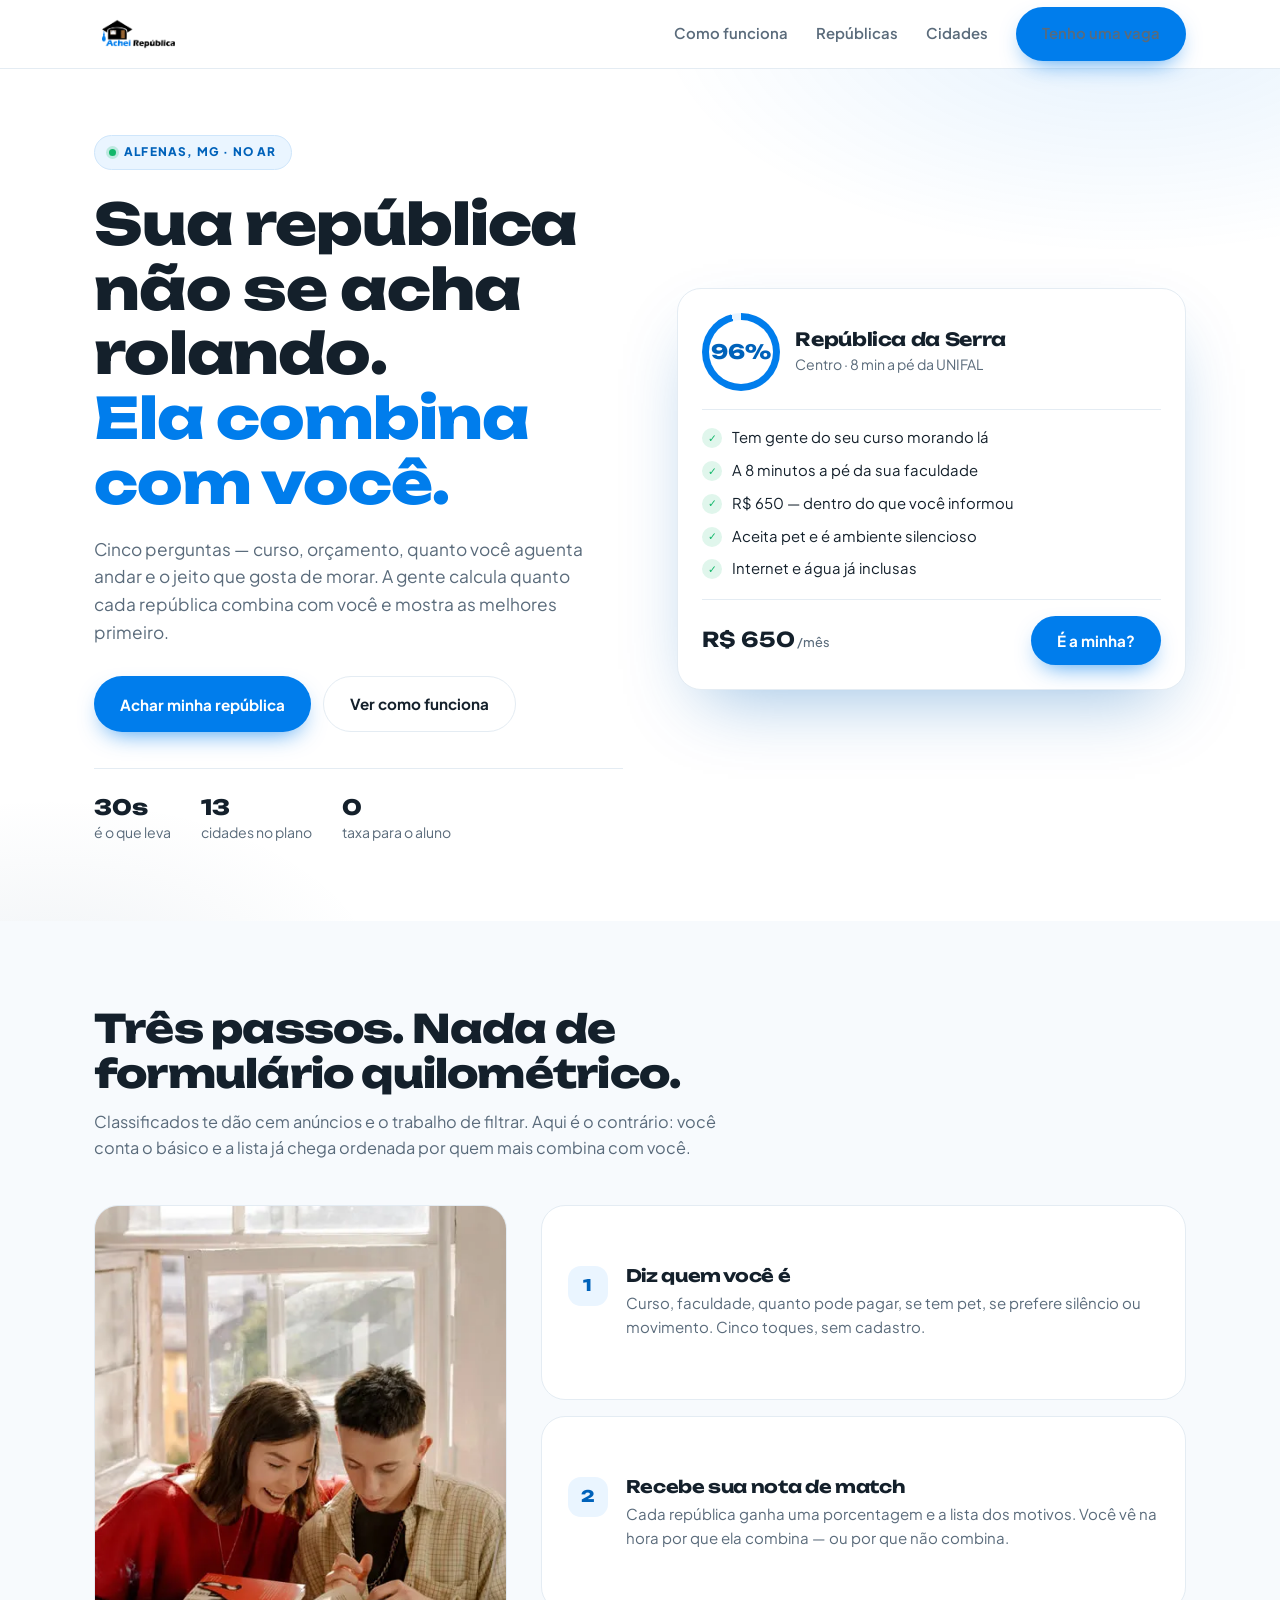
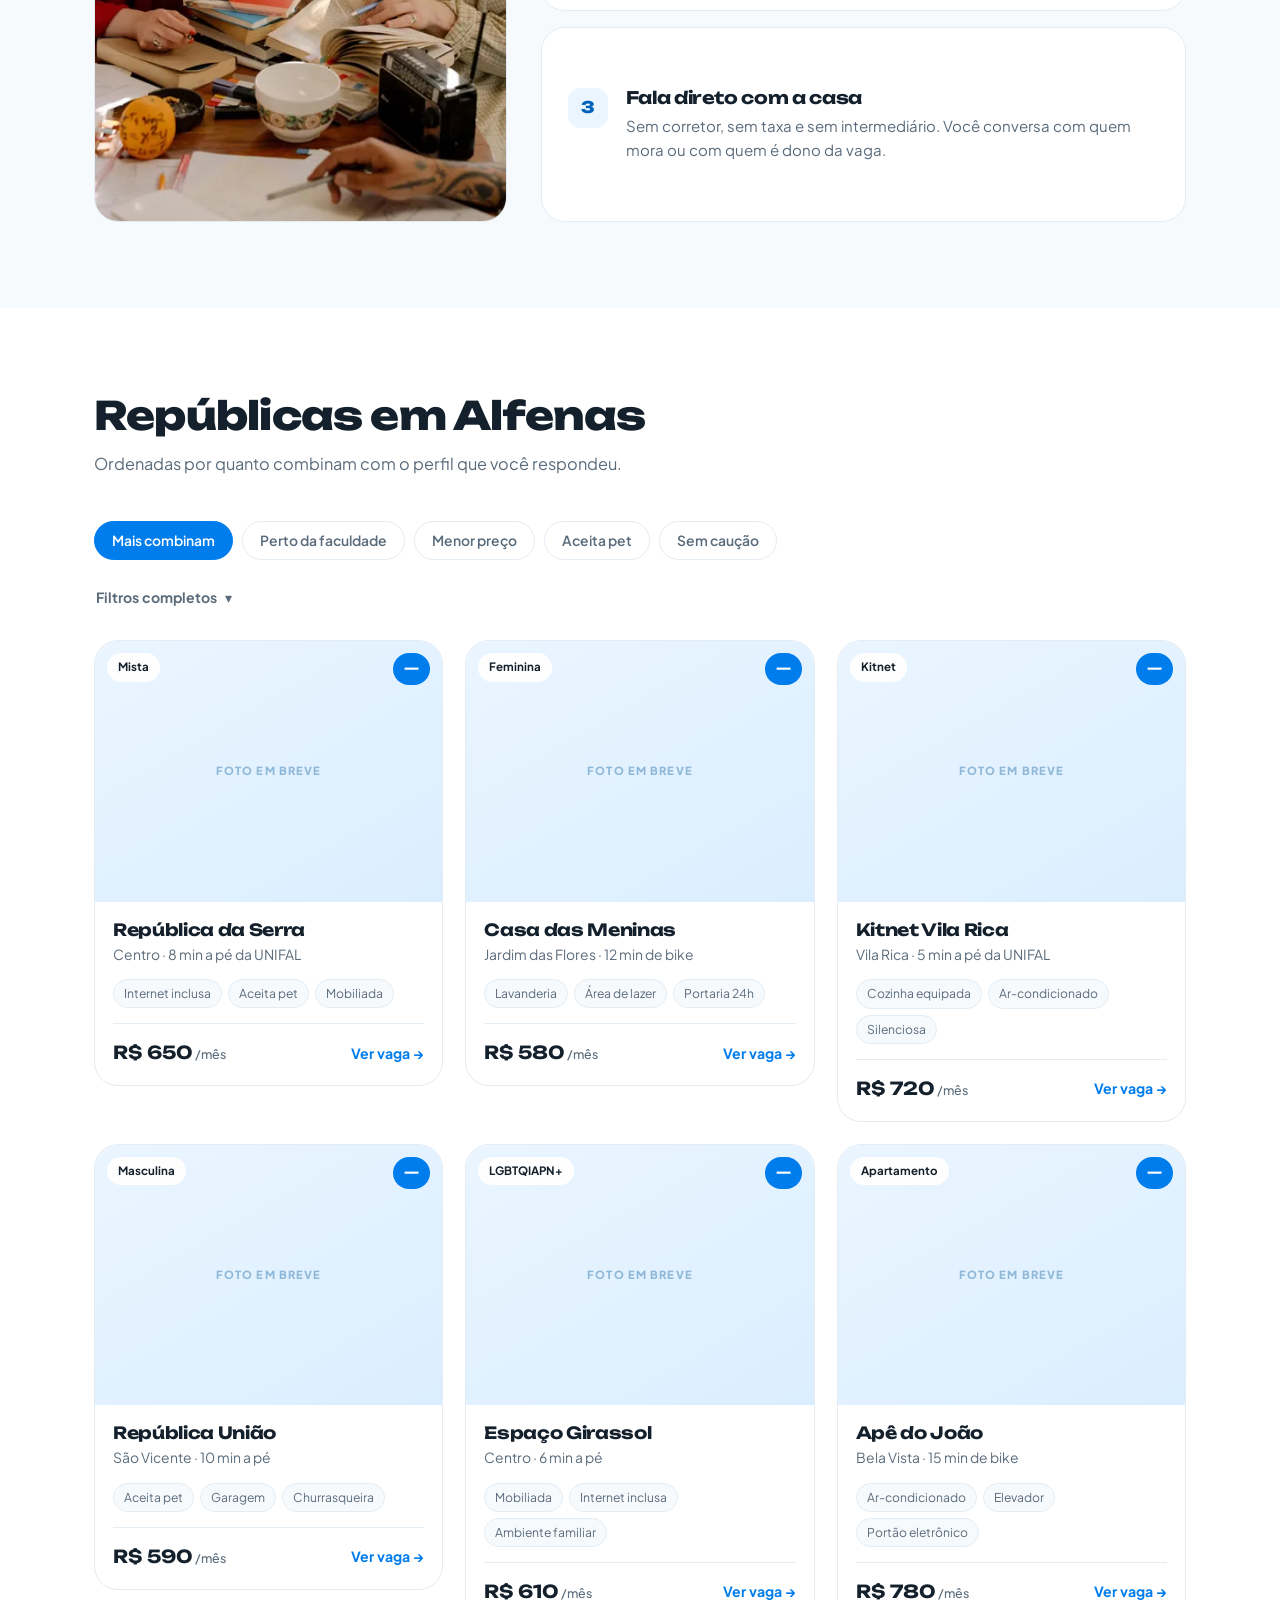
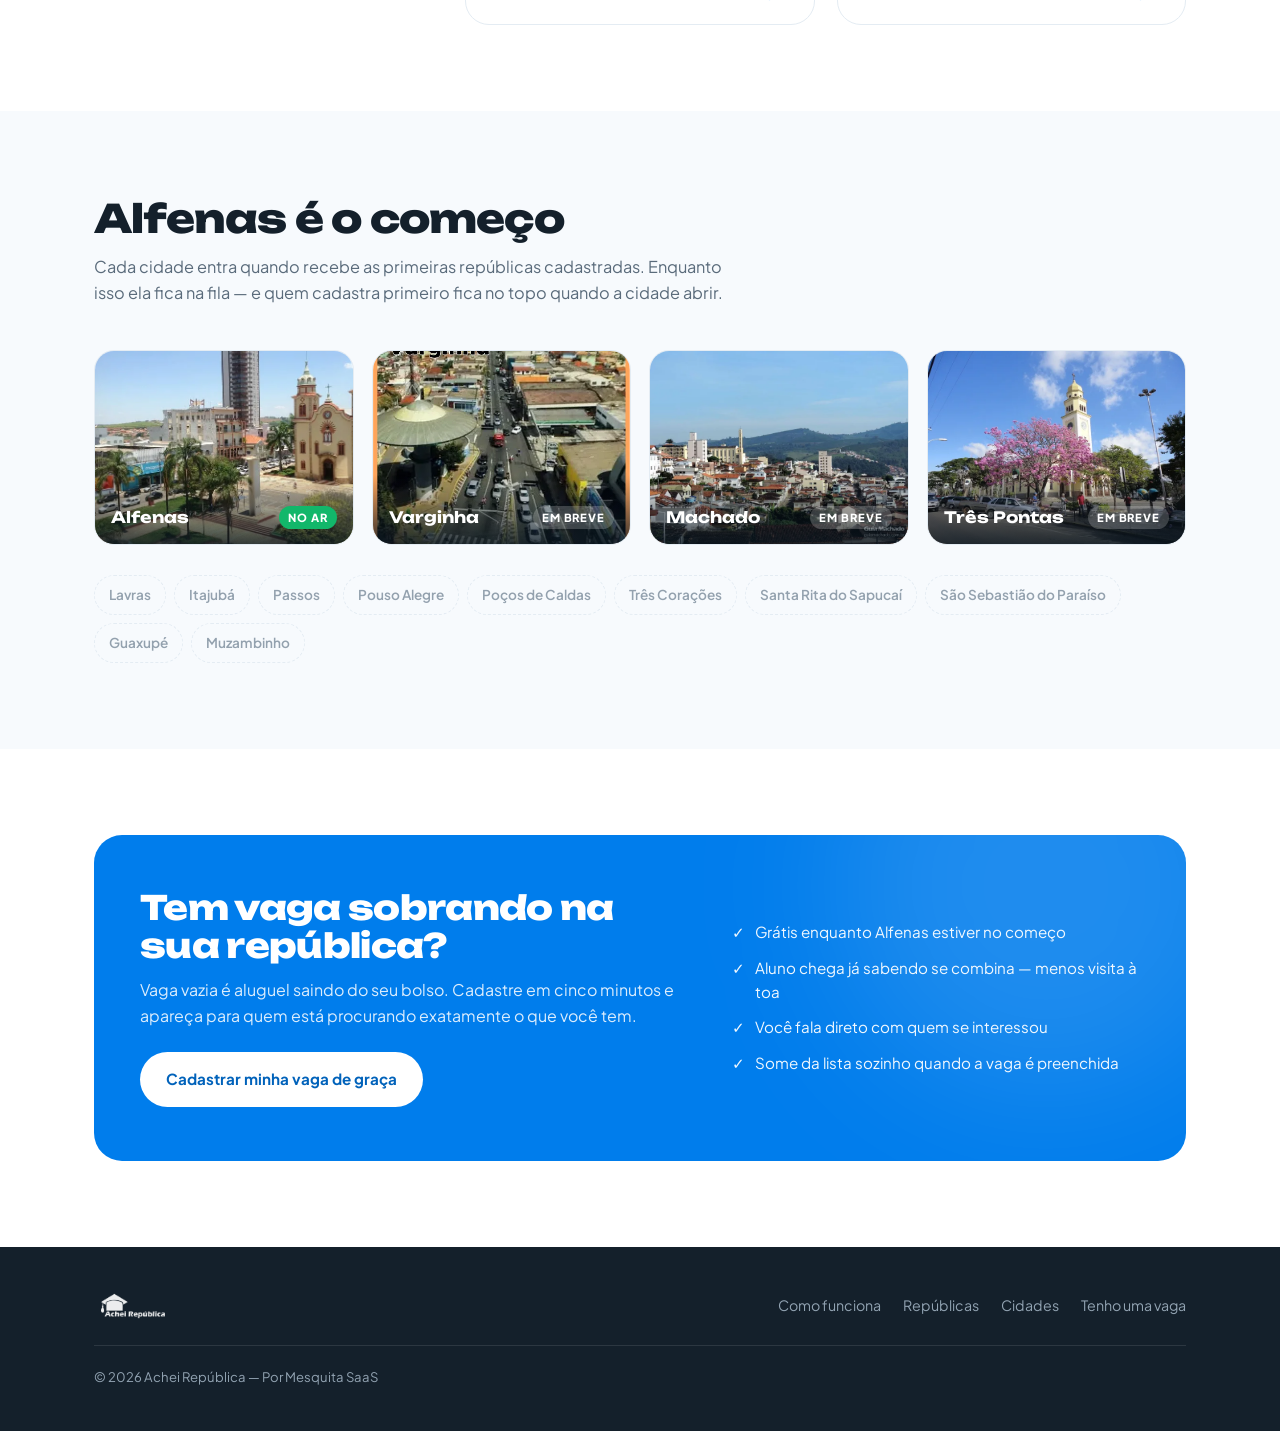
==== achei-republica-prototipo/index.html @ eece2d99 "Rodape assina Mesquita SaaS Sai "nascido em Alfenas, MG" e entra "Por Mesquita SaaS". O produto pass" ====
<!DOCTYPE html>
<html lang="pt-BR">
<head>
<meta charset="UTF-8" />
<meta name="viewport" content="width=device-width, initial-scale=1.0" />
<title>Achei República — a república certa para você, em Alfenas e região</title>
<meta name="description" content="Responda cinco perguntas e veja quais repúblicas combinam com você: curso, orçamento, distância da faculdade e jeito de morar. Alfenas e Sul de Minas." />

<meta property="og:title" content="Achei República — a república certa para você" />
<meta property="og:description" content="Cinco perguntas e a gente diz quanto cada república combina com você. Sem rolar cem anúncios." />
<meta property="og:type" content="website" />

<link rel="icon" type="image/png" href="img/logo.png" />
<link rel="preconnect" href="https://fonts.googleapis.com" />
<link rel="preconnect" href="https://fonts.gstatic.com" crossorigin />
<link href="https://fonts.googleapis.com/css2?family=Unbounded:wght@600;700;800&family=Plus+Jakarta+Sans:wght@400;500;600;700;800&display=swap" rel="stylesheet" />
<link rel="stylesheet" href="css/style.css" />
</head>
<body>

<!-- =====================================================================
     TOPO
     ===================================================================== -->
<header class="topo" id="topo">
  <div class="wrap">
    <div class="topo-barra">
      <a href="#topo" class="marca" aria-label="Achei República">
        <img src="img/logo.png" alt="Achei República" width="800" height="307" />
      </a>

      <button class="menu-botao" type="button" aria-label="Abrir menu" aria-expanded="false" aria-controls="menu">
        <span></span><span></span><span></span>
      </button>

      <nav class="menu" id="menu">
        <a href="#como">Como funciona</a>
        <a href="#republicas">Repúblicas</a>
        <a href="#cidades">Cidades</a>
        <a href="#anunciar" class="btn btn-azul">Tenho uma vaga</a>
      </nav>
    </div>
  </div>
</header>

<!-- =====================================================================
     PRIMEIRA DOBRA — o match, não a busca
     ===================================================================== -->
<section class="heroi">
  <div class="wrap">
    <div class="heroi-grade">

      <div>
        <span class="chapeu"><span class="pisca"></span>Alfenas, MG · no ar</span>

        <h1>Sua república não se acha rolando.<br /><em>Ela combina com você.</em></h1>

        <p class="heroi-linha">
          Cinco perguntas — curso, orçamento, quanto você aguenta andar e o
          jeito que gosta de morar. A gente calcula quanto cada república
          combina com você e mostra as melhores primeiro.
        </p>

        <div class="heroi-acoes">
          <button type="button" class="btn btn-azul" data-abre-quiz>Achar minha república</button>
          <a href="#como" class="btn btn-linha">Ver como funciona</a>
        </div>

        <div class="heroi-prova">
          <div><b>30s</b>é o que leva</div>
          <div><b>13</b>cidades no plano</div>
          <div><b>0</b>taxa para o aluno</div>
        </div>
      </div>

      <div class="palco">
        <!-- O cartão de compatibilidade: o produto inteiro numa peça só. -->
        <article class="match" id="cartaoMatch">
          <div class="match-topo">
            <div class="match-nota" id="notaMatch" role="img" aria-label="96 por cento de compatibilidade">
              <b>96%</b>
            </div>
            <div class="match-quem">
              <h3>República da Serra</h3>
              <p>Centro · 8 min a pé da UNIFAL</p>
            </div>
          </div>

          <ul class="match-lista">
            <li><span class="ok">✓</span>Tem gente do seu curso morando lá</li>
            <li><span class="ok">✓</span>A 8 minutos a pé da sua faculdade</li>
            <li><span class="ok">✓</span>R$ 650 — dentro do que você informou</li>
            <li><span class="ok">✓</span>Aceita pet e é ambiente silencioso</li>
            <li><span class="ok">✓</span>Internet e água já inclusas</li>
          </ul>

          <div class="match-pe">
            <div class="match-preco">R$ 650<span> /mês</span></div>
            <button type="button" class="btn btn-azul" data-abre-quiz>É a minha?</button>
          </div>
        </article>

      </div>

    </div>
  </div>
</section>

<!-- =====================================================================
     COMO FUNCIONA
     ===================================================================== -->
<section class="secao nevoa" id="como">
  <div class="wrap">
    <div class="cabeca">
      <h2>Três passos. Nada de formulário quilométrico.</h2>
      <p>
        Classificados te dão cem anúncios e o trabalho de filtrar. Aqui é o
        contrário: você conta o básico e a lista já chega ordenada por quem
        mais combina com você.
      </p>
    </div>

    <div class="como-grade">
      <figure class="como-foto">
        <img src="img/estudantes.webp" alt="Dois estudantes estudando juntos em casa"
             width="467" height="700" loading="lazy" />
      </figure>

      <div class="passos">
      <div class="passo">
        <div class="passo-num">1</div>
        <h3>Diz quem você é</h3>
        <p>
          Curso, faculdade, quanto pode pagar, se tem pet, se prefere silêncio
          ou movimento. Cinco toques, sem cadastro.
        </p>
      </div>
      <div class="passo">
        <div class="passo-num">2</div>
        <h3>Recebe sua nota de match</h3>
        <p>
          Cada república ganha uma porcentagem e a lista dos motivos. Você vê
          na hora por que ela combina — ou por que não combina.
        </p>
      </div>
      <div class="passo">
        <div class="passo-num">3</div>
        <h3>Fala direto com a casa</h3>
        <p>
          Sem corretor, sem taxa e sem intermediário. Você conversa com quem
          mora ou com quem é dono da vaga.
        </p>
      </div>
      </div>
    </div>
  </div>
</section>

<!-- =====================================================================
     REPÚBLICAS
     ===================================================================== -->
<section class="secao" id="republicas">
  <div class="wrap">
    <div class="cabeca">
      <h2>Repúblicas em Alfenas</h2>
      <p>Ordenadas por quanto combinam com o perfil que você respondeu.</p>
    </div>

    <!-- Aparece depois que a pessoa responde: diz que a lista mudou por
         causa dela, senão a reordenação passa despercebida. -->
    <div class="resultado-aviso" id="resultadoAviso" role="status">
      <span>✨ <b>Ordenado para você.</b> As notas abaixo são o quanto cada república combina com o que você respondeu.</span>
      <button type="button" id="refazerQuiz">Refazer as perguntas</button>
    </div>

    <div class="fichas" role="group" aria-label="Ordenar por">
      <button class="ficha ativa" type="button">Mais combinam</button>
      <button class="ficha" type="button">Perto da faculdade</button>
      <button class="ficha" type="button">Menor preço</button>
      <button class="ficha" type="button">Aceita pet</button>
      <button class="ficha" type="button">Sem caução</button>
    </div>

    <button class="abrir-filtros" id="abrirFiltros" type="button"
            aria-expanded="false" aria-controls="painelFiltros">
      Filtros completos <span class="seta" aria-hidden="true">▾</span>
    </button>

    <!-- Todos os filtros do documento continuam aqui, mas fechados. -->
    <div class="painel" id="painelFiltros">
      <div class="painel-caixa">

        <div class="grupo">
          <h4>Localização</h4>
          <div class="campos">
            <div class="campo">
              <label for="fBairro">Bairro</label>
              <select id="fBairro"><option>Todos</option><option>Centro</option><option>Jardim das Flores</option><option>Vila Rica</option><option>São Vicente</option><option>Bela Vista</option></select>
            </div>
            <div class="campo">
              <label for="fUni">Faculdade</label>
              <select id="fUni"><option>Todas</option><option>UNIFAL</option><option>UNIFENAS</option><option>IFSULDEMINAS</option></select>
            </div>
            <div class="campo">
              <label for="fComo">Como você vai</label>
              <select id="fComo"><option>A pé</option><option>De bike</option><option>De carro</option></select>
            </div>
            <div class="campo">
              <label for="fTempo">Tempo máximo</label>
              <select id="fTempo"><option>Até 5 min</option><option>Até 10 min</option><option>Até 15 min</option><option>Até 20 min</option></select>
            </div>
          </div>
        </div>

        <div class="grupo">
          <h4>Tipo de acomodação</h4>
          <div class="marcas">
            <label class="marca-item"><input type="checkbox" /><span>Cama</span></label>
            <label class="marca-item"><input type="checkbox" /><span>Quarto compartilhado</span></label>
            <label class="marca-item"><input type="checkbox" /><span>Quarto individual</span></label>
            <label class="marca-item"><input type="checkbox" /><span>Kitnet</span></label>
            <label class="marca-item"><input type="checkbox" /><span>Apartamento</span></label>
            <label class="marca-item"><input type="checkbox" /><span>Casa</span></label>
            <label class="marca-item"><input type="checkbox" /><span>República</span></label>
          </div>
        </div>

        <div class="grupo">
          <h4>Valor</h4>
          <div class="campos" style="margin-bottom:14px">
            <div class="campo">
              <label for="fMin">De</label>
              <input type="number" id="fMin" placeholder="R$ 300" />
            </div>
            <div class="campo">
              <label for="fMax">Até</label>
              <input type="number" id="fMax" placeholder="R$ 900" />
            </div>
          </div>
          <div class="marcas">
            <label class="marca-item"><input type="checkbox" /><span>Sem caução</span></label>
            <label class="marca-item"><input type="checkbox" /><span>Sem taxa de condomínio</span></label>
            <label class="marca-item"><input type="checkbox" /><span>Sem taxa de limpeza</span></label>
          </div>
        </div>

        <div class="grupo">
          <h4>Já vem incluso</h4>
          <div class="marcas">
            <label class="marca-item"><input type="checkbox" /><span>Água</span></label>
            <label class="marca-item"><input type="checkbox" /><span>Energia</span></label>
            <label class="marca-item"><input type="checkbox" /><span>Internet</span></label>
            <label class="marca-item"><input type="checkbox" /><span>Gás</span></label>
            <label class="marca-item"><input type="checkbox" /><span>IPTU</span></label>
            <label class="marca-item"><input type="checkbox" /><span>Condomínio</span></label>
          </div>
        </div>

        <div class="grupo">
          <h4>Estrutura</h4>
          <div class="marcas">
            <label class="marca-item"><input type="checkbox" /><span>Mobiliado</span></label>
            <label class="marca-item"><input type="checkbox" /><span>Cozinha equipada</span></label>
            <label class="marca-item"><input type="checkbox" /><span>Máquina de lavar</span></label>
            <label class="marca-item"><input type="checkbox" /><span>Escrivaninha</span></label>
            <label class="marca-item"><input type="checkbox" /><span>Guarda-roupa</span></label>
            <label class="marca-item"><input type="checkbox" /><span>Ar-condicionado</span></label>
            <label class="marca-item"><input type="checkbox" /><span>Garagem</span></label>
            <label class="marca-item"><input type="checkbox" /><span>Área de lazer</span></label>
            <label class="marca-item"><input type="checkbox" /><span>Churrasqueira</span></label>
            <label class="marca-item"><input type="checkbox" /><span>Piscina</span></label>
            <label class="marca-item"><input type="checkbox" /><span>Academia</span></label>
            <label class="marca-item"><input type="checkbox" /><span>Lavanderia</span></label>
            <label class="marca-item"><input type="checkbox" /><span>Sacada</span></label>
            <label class="marca-item"><input type="checkbox" /><span>Elevador</span></label>
            <label class="marca-item"><input type="checkbox" /><span>Portaria 24h</span></label>
            <label class="marca-item"><input type="checkbox" /><span>Câmeras</span></label>
            <label class="marca-item"><input type="checkbox" /><span>Portão eletrônico</span></label>
            <label class="marca-item"><input type="checkbox" /><span>Acessível (PCD)</span></label>
          </div>
        </div>

        <div class="grupo">
          <h4>Jeito da casa</h4>
          <div class="marcas">
            <label class="marca-item"><input type="checkbox" /><span>Mista</span></label>
            <label class="marca-item"><input type="checkbox" /><span>Somente feminina</span></label>
            <label class="marca-item"><input type="checkbox" /><span>Somente masculina</span></label>
            <label class="marca-item"><input type="checkbox" /><span>LGBTQIAPN+</span></label>
            <label class="marca-item"><input type="checkbox" /><span>Ambiente silencioso</span></label>
            <label class="marca-item"><input type="checkbox" /><span>Ambiente familiar</span></label>
            <label class="marca-item"><input type="checkbox" /><span>Aceita calouros</span></label>
            <label class="marca-item"><input type="checkbox" /><span>Aceita intercambistas</span></label>
          </div>
        </div>

        <div class="grupo">
          <h4>Regras</h4>
          <div class="marcas">
            <label class="marca-item"><input type="checkbox" /><span>Aceita pet</span></label>
            <label class="marca-item"><input type="checkbox" /><span>Aceita visitas</span></label>
            <label class="marca-item"><input type="checkbox" /><span>Permite pernoite</span></label>
            <label class="marca-item"><input type="checkbox" /><span>Horário de silêncio</span></label>
            <label class="marca-item"><input type="checkbox" /><span>Sem festas</span></label>
            <label class="marca-item"><input type="checkbox" /><span>Tem festas</span></label>
            <label class="marca-item"><input type="checkbox" /><span>Aceita fumantes</span></label>
          </div>
        </div>

        <div class="grupo">
          <h4>Quando você entra</h4>
          <div class="campos">
            <div class="campo">
              <label for="fData">Data de entrada</label>
              <input type="date" id="fData" />
            </div>
            <div class="campo">
              <label for="fVagas">Vagas (mínimo)</label>
              <input type="number" id="fVagas" min="1" placeholder="1" />
            </div>
          </div>
          <div class="marcas" style="margin-top:14px">
            <label class="marca-item"><input type="checkbox" /><span>Disponível agora</span></label>
          </div>
        </div>

        <div class="painel-pe">
          <button class="limpar" id="limparFiltros" type="button">Limpar tudo</button>
          <button class="btn btn-azul" type="button">Aplicar filtros</button>
        </div>

      </div>
    </div>

    <!-- Os dados de cada república ficam no próprio cartão. Assim a
         página funciona sem script nenhum, e o questionário só entra por
         cima reordenando e recalculando as notas. -->
    <div class="vitrine" id="vitrine">

      <article class="anuncio" data-uni="UNIFAL" data-cursos="Medicina,Enfermagem"
               data-preco="650" data-min="8" data-modo="pe" data-perfil="silencioso,pet,mista">
        <div class="anuncio-foto">
          <small>Foto em breve</small>
          <span class="selo-tipo">Mista</span>
          <span class="selo-match">—</span>
        </div>
        <div class="anuncio-corpo">
          <h3>República da Serra</h3>
          <p class="anuncio-onde">Centro · 8 min a pé da UNIFAL</p>
          <div class="mimos"><span class="mimo">Internet inclusa</span><span class="mimo">Aceita pet</span><span class="mimo">Mobiliada</span></div>
          <div class="anuncio-pe">
            <div class="preco">R$ 650<span> /mês</span></div>
            <a href="#" class="ver">Ver vaga →</a>
          </div>
        </div>
      </article>

      <article class="anuncio" data-uni="UNIFAL" data-cursos="Enfermagem,Nutrição"
               data-preco="580" data-min="12" data-modo="bike" data-perfil="silencioso,feminina">
        <div class="anuncio-foto">
          <small>Foto em breve</small>
          <span class="selo-tipo">Feminina</span>
          <span class="selo-match">—</span>
        </div>
        <div class="anuncio-corpo">
          <h3>Casa das Meninas</h3>
          <p class="anuncio-onde">Jardim das Flores · 12 min de bike</p>
          <div class="mimos"><span class="mimo">Lavanderia</span><span class="mimo">Área de lazer</span><span class="mimo">Portaria 24h</span></div>
          <div class="anuncio-pe">
            <div class="preco">R$ 580<span> /mês</span></div>
            <a href="#" class="ver">Ver vaga →</a>
          </div>
        </div>
      </article>

      <article class="anuncio" data-uni="UNIFAL" data-cursos="Medicina,Odontologia"
               data-preco="720" data-min="5" data-modo="pe" data-perfil="silencioso,individual">
        <div class="anuncio-foto">
          <small>Foto em breve</small>
          <span class="selo-tipo">Kitnet</span>
          <span class="selo-match">—</span>
        </div>
        <div class="anuncio-corpo">
          <h3>Kitnet Vila Rica</h3>
          <p class="anuncio-onde">Vila Rica · 5 min a pé da UNIFAL</p>
          <div class="mimos"><span class="mimo">Cozinha equipada</span><span class="mimo">Ar-condicionado</span><span class="mimo">Silenciosa</span></div>
          <div class="anuncio-pe">
            <div class="preco">R$ 720<span> /mês</span></div>
            <a href="#" class="ver">Ver vaga →</a>
          </div>
        </div>
      </article>

      <article class="anuncio" data-uni="UNIFENAS" data-cursos="Agronomia,Veterinária"
               data-preco="590" data-min="10" data-modo="pe" data-perfil="pet,festas,masculina">
        <div class="anuncio-foto">
          <small>Foto em breve</small>
          <span class="selo-tipo">Masculina</span>
          <span class="selo-match">—</span>
        </div>
        <div class="anuncio-corpo">
          <h3>República União</h3>
          <p class="anuncio-onde">São Vicente · 10 min a pé</p>
          <div class="mimos"><span class="mimo">Aceita pet</span><span class="mimo">Garagem</span><span class="mimo">Churrasqueira</span></div>
          <div class="anuncio-pe">
            <div class="preco">R$ 590<span> /mês</span></div>
            <a href="#" class="ver">Ver vaga →</a>
          </div>
        </div>
      </article>

      <article class="anuncio" data-uni="UNIFAL" data-cursos="Direito,Letras"
               data-preco="610" data-min="6" data-modo="pe" data-perfil="silencioso,pet,mista">
        <div class="anuncio-foto">
          <small>Foto em breve</small>
          <span class="selo-tipo">LGBTQIAPN+</span>
          <span class="selo-match">—</span>
        </div>
        <div class="anuncio-corpo">
          <h3>Espaço Girassol</h3>
          <p class="anuncio-onde">Centro · 6 min a pé</p>
          <div class="mimos"><span class="mimo">Mobiliada</span><span class="mimo">Internet inclusa</span><span class="mimo">Ambiente familiar</span></div>
          <div class="anuncio-pe">
            <div class="preco">R$ 610<span> /mês</span></div>
            <a href="#" class="ver">Ver vaga →</a>
          </div>
        </div>
      </article>

      <article class="anuncio" data-uni="IFSULDEMINAS" data-cursos="Administração,Informática"
               data-preco="780" data-min="15" data-modo="bike" data-perfil="individual,silencioso">
        <div class="anuncio-foto">
          <small>Foto em breve</small>
          <span class="selo-tipo">Apartamento</span>
          <span class="selo-match">—</span>
        </div>
        <div class="anuncio-corpo">
          <h3>Apê do João</h3>
          <p class="anuncio-onde">Bela Vista · 15 min de bike</p>
          <div class="mimos"><span class="mimo">Ar-condicionado</span><span class="mimo">Elevador</span><span class="mimo">Portão eletrônico</span></div>
          <div class="anuncio-pe">
            <div class="preco">R$ 780<span> /mês</span></div>
            <a href="#" class="ver">Ver vaga →</a>
          </div>
        </div>
      </article>

    </div>
  </div>
</section>

<!-- =====================================================================
     CIDADES
     ===================================================================== -->
<section class="secao nevoa" id="cidades">
  <div class="wrap">
    <div class="cabeca">
      <h2>Alfenas é o começo</h2>
      <p>
        Cada cidade entra quando recebe as primeiras repúblicas cadastradas.
        Enquanto isso ela fica na fila — e quem cadastra primeiro fica no
        topo quando a cidade abrir.
      </p>
    </div>

    <div class="cidades">
      <figure class="cidade viva">
        <img src="img/cidade-alfenas.webp" alt="Praça central de Alfenas, MG" width="537" height="537" loading="lazy" />
        <figcaption><b>Alfenas</b><span class="estado">No ar</span></figcaption>
      </figure>
      <figure class="cidade">
        <img src="img/cidade-varginha.webp" alt="Varginha, MG" width="509" height="509" loading="lazy" />
        <figcaption><b>Varginha</b><span class="estado">Em breve</span></figcaption>
      </figure>
      <figure class="cidade">
        <img src="img/cidade-machado.webp" alt="Machado, MG" width="800" height="564" loading="lazy" />
        <figcaption><b>Machado</b><span class="estado">Em breve</span></figcaption>
      </figure>
      <figure class="cidade">
        <img src="img/cidade-tres-pontas.webp" alt="Três Pontas, MG" width="640" height="480" loading="lazy" />
        <figcaption><b>Três Pontas</b><span class="estado">Em breve</span></figcaption>
      </figure>
    </div>

    <div class="proximas">
      <span class="proxima">Lavras</span>
      <span class="proxima">Itajubá</span>
      <span class="proxima">Passos</span>
      <span class="proxima">Pouso Alegre</span>
      <span class="proxima">Poços de Caldas</span>
      <span class="proxima">Três Corações</span>
      <span class="proxima">Santa Rita do Sapucaí</span>
      <span class="proxima">São Sebastião do Paraíso</span>
      <span class="proxima">Guaxupé</span>
      <span class="proxima">Muzambinho</span>
    </div>
  </div>
</section>

<!-- =====================================================================
     LADO DO DONO — sem oferta não existe marketplace
     ===================================================================== -->
<section class="secao" id="anunciar">
  <div class="wrap">
    <div class="dono">
      <div>
        <h2>Tem vaga sobrando na sua república?</h2>
        <p>
          Vaga vazia é aluguel saindo do seu bolso. Cadastre em cinco minutos
          e apareça para quem está procurando exatamente o que você tem.
        </p>
        <a href="#" class="btn btn-branco">Cadastrar minha vaga de graça</a>
      </div>
      <ul>
        <li><span class="ok">✓</span>Grátis enquanto Alfenas estiver no começo</li>
        <li><span class="ok">✓</span>Aluno chega já sabendo se combina — menos visita à toa</li>
        <li><span class="ok">✓</span>Você fala direto com quem se interessou</li>
        <li><span class="ok">✓</span>Some da lista sozinho quando a vaga é preenchida</li>
      </ul>
    </div>
  </div>
</section>

<!-- =====================================================================
     RODAPÉ
     ===================================================================== -->
<footer class="rodape">
  <div class="wrap">
    <div class="rodape-inner">
      <a href="#topo"><img src="img/logo.png" alt="Achei República" width="800" height="307" /></a>
      <nav class="rodape-links">
        <a href="#como">Como funciona</a>
        <a href="#republicas">Repúblicas</a>
        <a href="#cidades">Cidades</a>
        <a href="#anunciar">Tenho uma vaga</a>
      </nav>
    </div>
    <p class="direitos">© 2026 Achei República — Por Mesquita SaaS</p>
  </div>
</footer>

<!-- =====================================================================
     QUESTIONÁRIO

     Uma pergunta por tela, resposta num toque. É o que a página promete
     na primeira linha; sem ele o botão principal só rolava para uma
     lista parada.
     ===================================================================== -->
<div class="quiz" id="quiz" role="dialog" aria-modal="true" aria-labelledby="quizPergunta" hidden>
  <div class="quiz-caixa">

    <div class="quiz-topo">
      <div class="quiz-progresso"><span id="quizBarra"></span></div>
      <button class="quiz-fechar" id="quizFechar" type="button" aria-label="Fechar">✕</button>
    </div>

    <div class="quiz-corpo">
      <span class="quiz-conta" id="quizConta">Pergunta 1 de 5</span>
      <h2 id="quizPergunta">Onde você estuda?</h2>
      <p class="quiz-dica" id="quizDica">Assim a gente calcula o trajeto de verdade.</p>
      <div class="quiz-opcoes" id="quizOpcoes"></div>
    </div>

    <div class="quiz-pe">
      <button class="quiz-voltar" id="quizVoltar" type="button">← Voltar</button>
      <button class="btn btn-azul" id="quizSeguir" type="button">Continuar</button>
    </div>

  </div>
</div>

<a class="subir" href="#topo" aria-label="Voltar ao início">
  <svg viewBox="0 0 24 24" aria-hidden="true"><path d="M12 4.6 4.9 11.7a1 1 0 0 0 1.4 1.4L11 8.4V19a1 1 0 1 0 2 0V8.4l4.7 4.7a1 1 0 0 0 1.4-1.4z"/></svg>
</a>

<script src="js/script.js" defer></script>

</body>
</html>
---- achei-republica-prototipo/css/style.css ----
/* =====================================================================
   Achei República — protótipo.

   Branco dominante, azul da logo como única cor de ação. O laranja da
   logo antiga e o roxo do protótipo anterior saíram: três cores de
   marca no mesmo produto confundem, e a versão azul da logo é a que
   combina com um produto de tecnologia.

   Regra que guia tudo aqui: o aluno decide em segundos, no celular,
   com uma mão. Então pouco texto, alvo grande e uma ação clara por
   tela. Nada de parede de caixinha.
   ===================================================================== */

:root {
    --azul: #007dec;
    --azul-forte: #0062ba;
    --azul-fraco: #eaf5ff;
    --azul-linha: #cfe6fb;
    --petroleo: #26547c;

    --papel: #ffffff;
    --nevoa: #f7fafd;
    --tinta: #14202b;
    --tinta-suave: #5a6b7b;
    --tinta-fraca: #93a1ae;
    --linha: #e4ecf3;

    --verde: #12b76a;

    --raio: 14px;
    --raio-g: 24px;
    --sombra: 0 1px 2px rgba(20,32,43,.04), 0 16px 34px -18px rgba(20,32,43,.2);
    --sombra-alta: 0 30px 70px -26px rgba(0,98,186,.42);

    --display: 'Unbounded', system-ui, sans-serif;
    --texto: 'Plus Jakarta Sans', system-ui, sans-serif;
}

* { box-sizing: border-box; margin: 0; padding: 0; }

html { scroll-behavior: smooth; }
@media (prefers-reduced-motion: reduce) { html { scroll-behavior: auto; } }

body {
    background: var(--papel);
    color: var(--tinta);
    font-family: var(--texto);
    font-size: 16px;
    line-height: 1.6;
    -webkit-font-smoothing: antialiased;
}

a { color: inherit; text-decoration: none; }
img { max-width: 100%; display: block; }
button, select, input { font-family: inherit; font-size: inherit; }
button { cursor: pointer; border: none; background: none; color: inherit; }
h1, h2, h3 { font-family: var(--display); line-height: 1.14; letter-spacing: -0.02em; }

.wrap { max-width: 1140px; margin: 0 auto; padding: 0 24px; }

/* ---------- Botões ---------- */
.btn {
    display: inline-flex;
    align-items: center;
    justify-content: center;
    gap: 8px;
    font-weight: 700;
    font-size: .95rem;
    padding: 15px 26px;
    border-radius: 999px;
    transition: transform .14s, background-color .2s, box-shadow .2s;
    white-space: nowrap;
}
.btn:active { transform: translateY(1px); }

.btn-azul { background: var(--azul); color: #fff; box-shadow: 0 10px 24px -10px rgba(0,125,236,.8); }
.btn-azul:hover { background: var(--azul-forte); }

.btn-linha { border: 1.5px solid var(--linha); color: var(--tinta); background: #fff; }
.btn-linha:hover { border-color: var(--azul); color: var(--azul-forte); }

.btn-branco { background: #fff; color: var(--azul-forte); }
.btn-branco:hover { background: var(--azul-fraco); }

/* ---------- Topo ---------- */
/* Grudado no alto porque a página é de busca e se rola muito: trocar de
   cidade ou anunciar não pode exigir voltar lá em cima. */
.topo {
    position: sticky;
    top: 0;
    z-index: 80;
    background: rgba(255,255,255,.86);
    backdrop-filter: blur(14px);
    border-bottom: 1px solid var(--linha);
}

.topo-barra {
    position: relative;
    display: flex;
    align-items: center;
    gap: 18px;
    height: 68px;
}

.marca img { height: 34px; width: auto; }

.menu {
    display: flex;
    align-items: center;
    gap: 28px;
    margin-left: auto;
}
.menu a { font-size: .93rem; font-weight: 600; color: var(--tinta-suave); transition: color .18s; }
.menu a:hover { color: var(--azul-forte); }

.menu-botao {
    display: none;
    flex-direction: column;
    gap: 5px;
    width: 42px; height: 38px;
    margin-left: auto;
    align-items: center;
    justify-content: center;
    border: 1px solid var(--linha);
    border-radius: 10px;
}
.menu-botao span {
    display: block; width: 17px; height: 2px;
    border-radius: 2px; background: var(--tinta);
    transition: transform .2s, opacity .2s;
}
.menu-botao.aberto span:nth-child(1) { transform: translateY(7px) rotate(45deg); }
.menu-botao.aberto span:nth-child(2) { opacity: 0; }
.menu-botao.aberto span:nth-child(3) { transform: translateY(-7px) rotate(-45deg); }

@media (max-width: 880px) {
    .menu-botao { display: flex; }
    .menu {
        display: none;
        position: absolute;
        top: calc(100% + 10px);
        left: 0; right: 0;
        flex-direction: column;
        align-items: stretch;
        gap: 2px;
        padding: 10px;
        background: #fff;
        border: 1px solid var(--linha);
        border-radius: 18px;
        box-shadow: var(--sombra);
    }
    .menu.aberto { display: flex; }
    .menu a { padding: 13px 14px; border-radius: 11px; }
    .menu a:hover { background: var(--azul-fraco); }
    .menu .btn { margin-top: 6px; }
}

/* ---------- Primeira dobra ---------- */
.heroi {
    position: relative;
    padding: 66px 0 78px;
    overflow: hidden;
    background:
        radial-gradient(760px 380px at 88% -6%, rgba(0,125,236,.10), transparent 62%),
        radial-gradient(560px 320px at 4% 108%, rgba(38,84,124,.07), transparent 60%);
}

.heroi-grade {
    display: grid;
    grid-template-columns: 1.02fr .98fr;
    gap: 54px;
    align-items: center;
}
@media (max-width: 980px) { .heroi-grade { grid-template-columns: 1fr; gap: 44px; } }

.chapeu {
    display: inline-flex;
    align-items: center;
    gap: 8px;
    font-size: .74rem;
    font-weight: 800;
    letter-spacing: .1em;
    text-transform: uppercase;
    color: var(--azul-forte);
    background: var(--azul-fraco);
    border: 1px solid var(--azul-linha);
    padding: 7px 14px;
    border-radius: 999px;
    margin-bottom: 22px;
}
.chapeu .pisca {
    width: 7px; height: 7px; border-radius: 50%;
    background: var(--verde);
    box-shadow: 0 0 0 3px rgba(18,183,106,.2);
}

.heroi h1 {
    font-size: clamp(2.15rem, 5.6vw, 3.55rem);
    font-weight: 800;
    margin-bottom: 20px;
}
.heroi h1 em { font-style: normal; color: var(--azul); }

.heroi-linha {
    font-size: 1.08rem;
    color: var(--tinta-suave);
    max-width: 29em;
    margin-bottom: 30px;
}

.heroi-acoes { display: flex; gap: 12px; flex-wrap: wrap; }

.heroi-prova {
    display: flex;
    gap: 30px;
    flex-wrap: wrap;
    margin-top: 36px;
    padding-top: 26px;
    border-top: 1px solid var(--linha);
    font-size: .88rem;
    color: var(--tinta-suave);
}
.heroi-prova b {
    display: block;
    font-family: var(--display);
    font-weight: 800;
    font-size: 1.32rem;
    color: var(--tinta);
    line-height: 1.2;
}

/* ---------- Cartão de compatibilidade ---------- */
/* É o produto inteiro num cartão. Vem antes de qualquer anúncio de
   propósito: mostra na primeira olhada que aqui não é lista de
   classificados, é recomendação — e é o que o aluno manda no grupo. */
.palco { position: relative; }

.match {
    background: #fff;
    border: 1px solid var(--linha);
    border-radius: var(--raio-g);
    padding: 24px;
    box-shadow: var(--sombra-alta);
    position: relative;
    z-index: 1;
}

.match-topo {
    display: flex;
    align-items: center;
    gap: 15px;
    padding-bottom: 18px;
    border-bottom: 1px solid var(--linha);
}

.match-nota {
    position: relative;
    width: 78px; height: 78px;
    flex-shrink: 0;
    border-radius: 50%;
    display: grid; place-items: center;
    background: conic-gradient(var(--azul) var(--fatia, 0deg), var(--azul-fraco) 0);
    transition: background .9s ease;
}
.match-nota::after {
    content: '';
    position: absolute; inset: 7px;
    background: #fff; border-radius: 50%;
}
.match-nota b {
    position: relative; z-index: 1;
    font-family: var(--display); font-weight: 800; font-size: 1.24rem;
    color: var(--azul-forte);
}

.match-quem h3 { font-size: 1.14rem; font-weight: 700; margin-bottom: 3px; }
.match-quem p { font-size: .88rem; color: var(--tinta-suave); }

.match-lista { padding-top: 16px; display: grid; gap: 9px; list-style: none; }

.match-lista li {
    display: flex; align-items: flex-start; gap: 10px;
    font-size: .93rem;
    opacity: 0; transform: translateY(6px);
    animation: entra .5s ease forwards;
}
.match-lista li:nth-child(1) { animation-delay: .15s; }
.match-lista li:nth-child(2) { animation-delay: .30s; }
.match-lista li:nth-child(3) { animation-delay: .45s; }
.match-lista li:nth-child(4) { animation-delay: .60s; }
.match-lista li:nth-child(5) { animation-delay: .75s; }

@keyframes entra { to { opacity: 1; transform: none; } }
@media (prefers-reduced-motion: reduce) {
    .match-lista li { opacity: 1; transform: none; animation: none; }
    .match-nota { transition: none; }
}

.match-lista .ok {
    width: 20px; height: 20px; flex-shrink: 0; margin-top: 2px;
    border-radius: 50%;
    background: rgba(18,183,106,.13);
    color: var(--verde);
    display: grid; place-items: center;
    font-size: .66rem; font-weight: 900;
}

.match-pe {
    margin-top: 18px; padding-top: 16px;
    border-top: 1px solid var(--linha);
    display: flex; align-items: center; justify-content: space-between; gap: 12px;
}
.match-preco { font-family: var(--display); font-weight: 700; font-size: 1.28rem; }
.match-preco span { font-family: var(--texto); font-size: .8rem; font-weight: 500; color: var(--tinta-suave); }

/* ---------- Como funciona ---------- */
/* A foto ao lado dos passos, e não atrás do cartão do match: encoberta
   pelo cartão ela aparecia pela metade e não valia o peso que custa. */
.como-grade {
    display: grid;
    grid-template-columns: .78fr 1.22fr;
    gap: 34px;
    align-items: stretch;
}
@media (max-width: 900px) { .como-grade { grid-template-columns: 1fr; } }

.como-foto {
    border-radius: var(--raio-g);
    overflow: hidden;
    border: 1px solid var(--linha);
    min-height: 100%;
}
/* width/height do <img> valem como altura fixa: sem o height:auto eles
   engolem o object-fit e a foto sai com a altura original do arquivo. */
.como-foto img { width: 100%; height: 100%; min-height: 320px; object-fit: cover; }
@media (max-width: 900px) { .como-foto img { min-height: 240px; max-height: 320px; } }

/* ---------- Seções ---------- */
.secao { padding: 86px 0; }
.secao.nevoa { background: var(--nevoa); }

.cabeca { max-width: 40em; margin-bottom: 44px; }
.cabeca h2 { font-size: clamp(1.7rem, 3.9vw, 2.45rem); font-weight: 800; margin-bottom: 12px; }
.cabeca p { color: var(--tinta-suave); font-size: 1.02rem; }

/* ---------- Como funciona ---------- */
/* Os três passos empilhados ao lado da foto: lidos de cima para baixo,
   na ordem em que acontecem. Lado a lado em três colunas eles perdem a
   noção de sequência. */
.passos { display: grid; gap: 16px; }

.passo {
    background: #fff;
    border: 1px solid var(--linha);
    border-radius: var(--raio-g);
    padding: 24px 26px;
    display: grid;
    grid-template-columns: 40px 1fr;
    grid-template-rows: auto auto;
    column-gap: 18px;
    row-gap: 0;
    /* Os passos esticam para acompanhar a altura da foto ao lado; o
       conteúdo centralizado evita que sobre um vazio no pé de cada um. */
    align-content: center;
}
/* O número ocupa as duas linhas da coluna da esquerda; título e texto
   ficam empilhados na direita. Sem isto o texto cairia embaixo do
   número em vez de ao lado. */
.passo-num {
    grid-row: 1 / span 2;
    width: 40px; height: 40px; border-radius: 13px;
    background: var(--azul-fraco); color: var(--azul-forte);
    display: grid; place-items: center;
    font-family: var(--display); font-weight: 800;
}
.passo h3 { grid-column: 2; font-size: 1.08rem; font-weight: 700; margin-bottom: 6px; }
.passo p { grid-column: 2; color: var(--tinta-suave); font-size: .94rem; }

/* ---------- Vitrine ---------- */
.fichas { display: flex; gap: 9px; flex-wrap: wrap; margin-bottom: 20px; }

.ficha {
    font-size: .87rem; font-weight: 600;
    padding: 10px 17px; border-radius: 999px;
    border: 1px solid var(--linha); background: #fff;
    color: var(--tinta-suave);
    transition: all .16s;
}
.ficha:hover { border-color: var(--azul-linha); color: var(--azul-forte); }
.ficha.ativa { background: var(--azul); border-color: var(--azul); color: #fff; }

.abrir-filtros {
    display: inline-flex; align-items: center; gap: 8px;
    font-size: .88rem; font-weight: 700; color: var(--tinta-suave);
    padding: 8px 2px; margin-bottom: 26px;
}
.abrir-filtros:hover { color: var(--azul-forte); }
.abrir-filtros .seta { transition: transform .2s; }
.abrir-filtros.aberto .seta { transform: rotate(180deg); }

/* Os oitenta filtros continuam existindo, mas fechados por padrão.
   Abertos de largada viram um paredão de caixinha e o aluno desiste
   antes de ver o primeiro anúncio. */
.painel { display: none; margin-bottom: 30px; }
.painel.aberto { display: block; }

.painel-caixa {
    background: #fff; border: 1px solid var(--linha);
    border-radius: var(--raio-g); padding: 28px;
    display: grid; gap: 26px;
}

.grupo h4 {
    font-family: var(--texto);
    font-size: .73rem; font-weight: 800;
    letter-spacing: .1em; text-transform: uppercase;
    color: var(--tinta-fraca); margin-bottom: 12px;
}

.marcas { display: flex; gap: 8px; flex-wrap: wrap; }
.marca-item input { position: absolute; opacity: 0; width: 0; height: 0; }
.marca-item span {
    display: inline-block;
    font-size: .86rem; padding: 8px 14px;
    border-radius: 999px; border: 1px solid var(--linha);
    color: var(--tinta-suave); cursor: pointer;
    transition: all .16s;
}
.marca-item input:checked + span {
    background: var(--azul-fraco); border-color: var(--azul);
    color: var(--azul-forte); font-weight: 700;
}
.marca-item input:focus-visible + span { outline: 2px solid var(--azul); outline-offset: 2px; }

.campos { display: grid; grid-template-columns: repeat(4, 1fr); gap: 14px; }
@media (max-width: 840px) { .campos { grid-template-columns: 1fr 1fr; } }
@media (max-width: 520px) { .campos { grid-template-columns: 1fr; } }

.campo label { display: block; font-size: .73rem; font-weight: 800; color: var(--tinta-fraca); margin-bottom: 6px; }
.campo select, .campo input {
    width: 100%; padding: 12px 13px;
    border: 1px solid var(--linha); border-radius: 12px;
    background: #fff; color: var(--tinta);
}
.campo select:focus, .campo input:focus { outline: 2px solid var(--azul); outline-offset: -1px; }

.painel-pe { display: flex; align-items: center; justify-content: space-between; gap: 14px; flex-wrap: wrap; }
.limpar { font-size: .88rem; font-weight: 700; color: var(--tinta-suave); }
.limpar:hover { color: var(--azul-forte); }

/* ---------- Cartões de anúncio ---------- */
.vitrine { display: grid; grid-template-columns: repeat(3, 1fr); gap: 22px; align-items: start; }
@media (max-width: 940px) { .vitrine { grid-template-columns: repeat(2, 1fr); } }
@media (max-width: 620px) { .vitrine { grid-template-columns: 1fr; } }

.anuncio {
    background: #fff;
    border: 1px solid var(--linha);
    border-radius: var(--raio-g);
    overflow: hidden;
    transition: transform .18s, box-shadow .18s, border-color .18s;
}
.anuncio:hover { transform: translateY(-3px); border-color: var(--azul-linha); box-shadow: var(--sombra); }

.anuncio-foto {
    position: relative;
    aspect-ratio: 4 / 3;
    background: linear-gradient(150deg, var(--azul-fraco), #dbeeff);
    display: grid; place-items: center;
}
/* Marcador honesto: ainda não há foto real de república nenhuma, e
   maquete não pode passar por anúncio de verdade. */
.anuncio-foto small {
    font-size: .7rem; font-weight: 800;
    letter-spacing: .1em; text-transform: uppercase;
    color: #8fb8d8;
}

.selo-tipo {
    position: absolute; top: 12px; left: 12px;
    font-size: .72rem; font-weight: 700;
    background: rgba(255,255,255,.95); color: var(--tinta);
    padding: 5px 11px; border-radius: 999px;
}
.selo-match {
    position: absolute; top: 12px; right: 12px;
    font-family: var(--display); font-size: .78rem; font-weight: 800;
    background: var(--azul); color: #fff;
    padding: 6px 11px; border-radius: 999px;
}

.anuncio-corpo { padding: 18px; }
.anuncio-corpo h3 { font-size: 1.05rem; font-weight: 700; margin-bottom: 5px; }
.anuncio-onde { font-size: .87rem; color: var(--tinta-suave); margin-bottom: 13px; }

.mimos { display: flex; gap: 6px; flex-wrap: wrap; margin-bottom: 15px; }
.mimo {
    font-size: .76rem;
    background: var(--nevoa); border: 1px solid var(--linha);
    color: var(--tinta-suave);
    padding: 4px 10px; border-radius: 999px;
}

.anuncio-pe {
    display: flex; align-items: center; justify-content: space-between;
    gap: 10px; padding-top: 14px; border-top: 1px solid var(--linha);
}
.preco { font-family: var(--display); font-weight: 700; font-size: 1.12rem; }
.preco span { font-family: var(--texto); font-size: .78rem; font-weight: 500; color: var(--tinta-suave); }
.ver { font-size: .88rem; font-weight: 700; color: var(--azul); }
.ver:hover { color: var(--azul-forte); text-decoration: underline; }

/* ---------- Cidades ---------- */
.cidades { display: grid; grid-template-columns: repeat(4, 1fr); gap: 18px; margin-bottom: 30px; }
@media (max-width: 900px) { .cidades { grid-template-columns: repeat(2, 1fr); } }
@media (max-width: 520px) { .cidades { grid-template-columns: 1fr; } }

.cidade {
    position: relative;
    border-radius: 20px;
    overflow: hidden;
    border: 1px solid var(--linha);
    background: #fff;
}
.cidade img { width: 100%; height: auto; aspect-ratio: 4/3; object-fit: cover; }
.cidade figcaption {
    position: absolute; left: 0; right: 0; bottom: 0;
    padding: 30px 16px 14px;
    background: linear-gradient(transparent, rgba(10,22,32,.82));
    color: #fff;
    display: flex; align-items: center; justify-content: space-between; gap: 8px;
}
.cidade b { font-family: var(--display); font-weight: 700; font-size: .98rem; }
.cidade .estado {
    font-size: .7rem; font-weight: 800; text-transform: uppercase; letter-spacing: .08em;
    background: rgba(255,255,255,.2); padding: 3px 9px; border-radius: 999px;
}
.cidade.viva .estado { background: var(--verde); }

.proximas { display: flex; gap: 8px; flex-wrap: wrap; }
.proxima {
    font-size: .85rem; font-weight: 600;
    padding: 8px 14px; border-radius: 999px;
    border: 1px dashed var(--linha); color: var(--tinta-fraca);
}

/* ---------- Chamada do dono ---------- */
/* Marketplace morre por falta de oferta, não de procura. Esta seção é
   para o outro lado: quem tem vaga vazia e paga aluguel do mesmo jeito. */
.dono {
    background: var(--azul);
    color: #fff;
    border-radius: 28px;
    padding: 54px 46px;
    display: grid; grid-template-columns: 1.15fr .85fr; gap: 40px; align-items: center;
    position: relative; overflow: hidden;
}
.dono::before {
    content: ''; position: absolute;
    width: 420px; height: 420px; border-radius: 50%;
    background: rgba(255,255,255,.12); filter: blur(70px);
    top: -160px; right: -70px; pointer-events: none;
}
@media (max-width: 840px) { .dono { grid-template-columns: 1fr; padding: 38px 26px; } }

.dono > * { position: relative; }
.dono h2 { font-size: clamp(1.55rem, 3.5vw, 2.1rem); font-weight: 800; margin-bottom: 12px; }
.dono p { color: rgba(255,255,255,.86); margin-bottom: 24px; }
.dono ul { display: grid; gap: 11px; list-style: none; }
.dono li { display: flex; gap: 10px; align-items: flex-start; font-size: .95rem; color: rgba(255,255,255,.94); }
.dono li .ok { font-weight: 900; }

/* ---------- Rodapé ---------- */
.rodape { background: var(--tinta); color: #92a3b2; padding: 44px 0; font-size: .89rem; }
.rodape-inner { display: flex; align-items: center; justify-content: space-between; gap: 20px; flex-wrap: wrap; }
.rodape img { height: 30px; width: auto; filter: brightness(0) invert(1); opacity: .92; }
.rodape-links { display: flex; gap: 22px; flex-wrap: wrap; }
.rodape a:hover { color: #fff; }
.direitos { margin-top: 24px; padding-top: 20px; border-top: 1px solid rgba(255,255,255,.1); font-size: .82rem; }

/* ---------- Voltar ao topo ---------- */
.subir {
    position: fixed; right: 20px; bottom: 20px; z-index: 90;
    width: 46px; height: 46px; border-radius: 50%;
    background: var(--azul);
    box-shadow: 0 10px 26px -8px rgba(0,125,236,.8);
    display: grid; place-items: center;
    opacity: 0; visibility: hidden;
    transition: opacity .25s, visibility .25s, background-color .2s;
}
.subir.aparece { opacity: 1; visibility: visible; }
.subir:hover { background: var(--azul-forte); }
.subir svg { width: 20px; height: 20px; fill: #fff; }

/* ---------- Questionário ---------- */
/* Tela cheia e uma pergunta de cada vez. Formulário longo é onde o
   aluno desiste; aqui cada tela pede uma decisão só, em alvo grande o
   bastante para o polegar. */
.quiz {
    position: fixed;
    inset: 0;
    z-index: 200;
    background: rgba(10, 22, 32, .55);
    backdrop-filter: blur(6px);
    display: grid;
    place-items: center;
    padding: 20px;
}
.quiz[hidden] { display: none; }

.quiz-caixa {
    width: min(560px, 100%);
    max-height: 92vh;
    overflow: auto;
    background: #fff;
    border-radius: 26px;
    box-shadow: 0 40px 90px -30px rgba(0,0,0,.6);
    display: flex;
    flex-direction: column;
    animation: sobe .28s ease;
}
@keyframes sobe { from { opacity: 0; transform: translateY(14px); } }
@media (prefers-reduced-motion: reduce) { .quiz-caixa { animation: none; } }

.quiz-topo {
    display: flex; align-items: center; gap: 16px;
    padding: 20px 22px 0;
}

.quiz-progresso {
    flex: 1;
    height: 6px;
    background: var(--azul-fraco);
    border-radius: 999px;
    overflow: hidden;
}
.quiz-progresso span {
    display: block; height: 100%; width: 20%;
    background: var(--azul);
    border-radius: 999px;
    transition: width .32s ease;
}

.quiz-fechar {
    width: 34px; height: 34px; border-radius: 50%;
    color: var(--tinta-fraca); font-size: .9rem;
    display: grid; place-items: center;
    flex-shrink: 0;
}
.quiz-fechar:hover { background: var(--nevoa); color: var(--tinta); }

.quiz-corpo { padding: 22px 26px 8px; }
.quiz-conta {
    font-size: .74rem; font-weight: 800;
    letter-spacing: .1em; text-transform: uppercase;
    color: var(--azul-forte);
}
.quiz-corpo h2 { font-size: 1.6rem; font-weight: 800; margin: 10px 0 6px; }
.quiz-dica { color: var(--tinta-suave); font-size: .94rem; margin-bottom: 22px; }

.quiz-opcoes { display: grid; gap: 10px; }

/* Alvo de 56px: dá para acertar com o polegar andando na rua, que é
   onde o aluno vai mexer nisto. */
.opcao {
    display: flex; align-items: center; gap: 13px;
    min-height: 56px;
    padding: 12px 18px;
    border: 1.5px solid var(--linha);
    border-radius: 15px;
    background: #fff;
    font-size: .98rem; font-weight: 600;
    text-align: left;
    transition: border-color .16s, background-color .16s;
}
.opcao:hover { border-color: var(--azul-linha); background: var(--azul-fraco); }

.opcao .marca {
    width: 22px; height: 22px; flex-shrink: 0;
    border: 2px solid var(--linha);
    border-radius: 50%;
    display: grid; place-items: center;
    font-size: .62rem; color: transparent;
    transition: all .16s;
}
.opcao.escolhida { border-color: var(--azul); background: var(--azul-fraco); }
.opcao.escolhida .marca { background: var(--azul); border-color: var(--azul); color: #fff; }

.quiz-opcoes.multi { grid-template-columns: 1fr 1fr; }
@media (max-width: 480px) { .quiz-opcoes.multi { grid-template-columns: 1fr; } }
.quiz-opcoes.multi .marca { border-radius: 7px; }

.quiz-pe {
    display: flex; align-items: center; justify-content: space-between;
    gap: 12px; padding: 18px 26px 24px;
}
.quiz-voltar { font-size: .92rem; font-weight: 700; color: var(--tinta-suave); padding: 10px 2px; }
.quiz-voltar:hover { color: var(--tinta); }
.quiz-voltar[hidden] { visibility: hidden; display: block; }
.quiz-pe .btn:disabled { opacity: .4; cursor: not-allowed; box-shadow: none; }

/* Aviso que aparece na vitrine depois de responder. */
.resultado-aviso {
    display: none;
    align-items: center; gap: 12px; flex-wrap: wrap;
    background: var(--azul-fraco);
    border: 1px solid var(--azul-linha);
    border-radius: var(--raio);
    padding: 14px 18px;
    margin-bottom: 22px;
    font-size: .93rem;
}
.resultado-aviso.aparece { display: flex; }
.resultado-aviso b { font-weight: 800; }
.resultado-aviso button {
    margin-left: auto; font-size: .88rem; font-weight: 700;
    color: var(--azul-forte); text-decoration: underline;
}
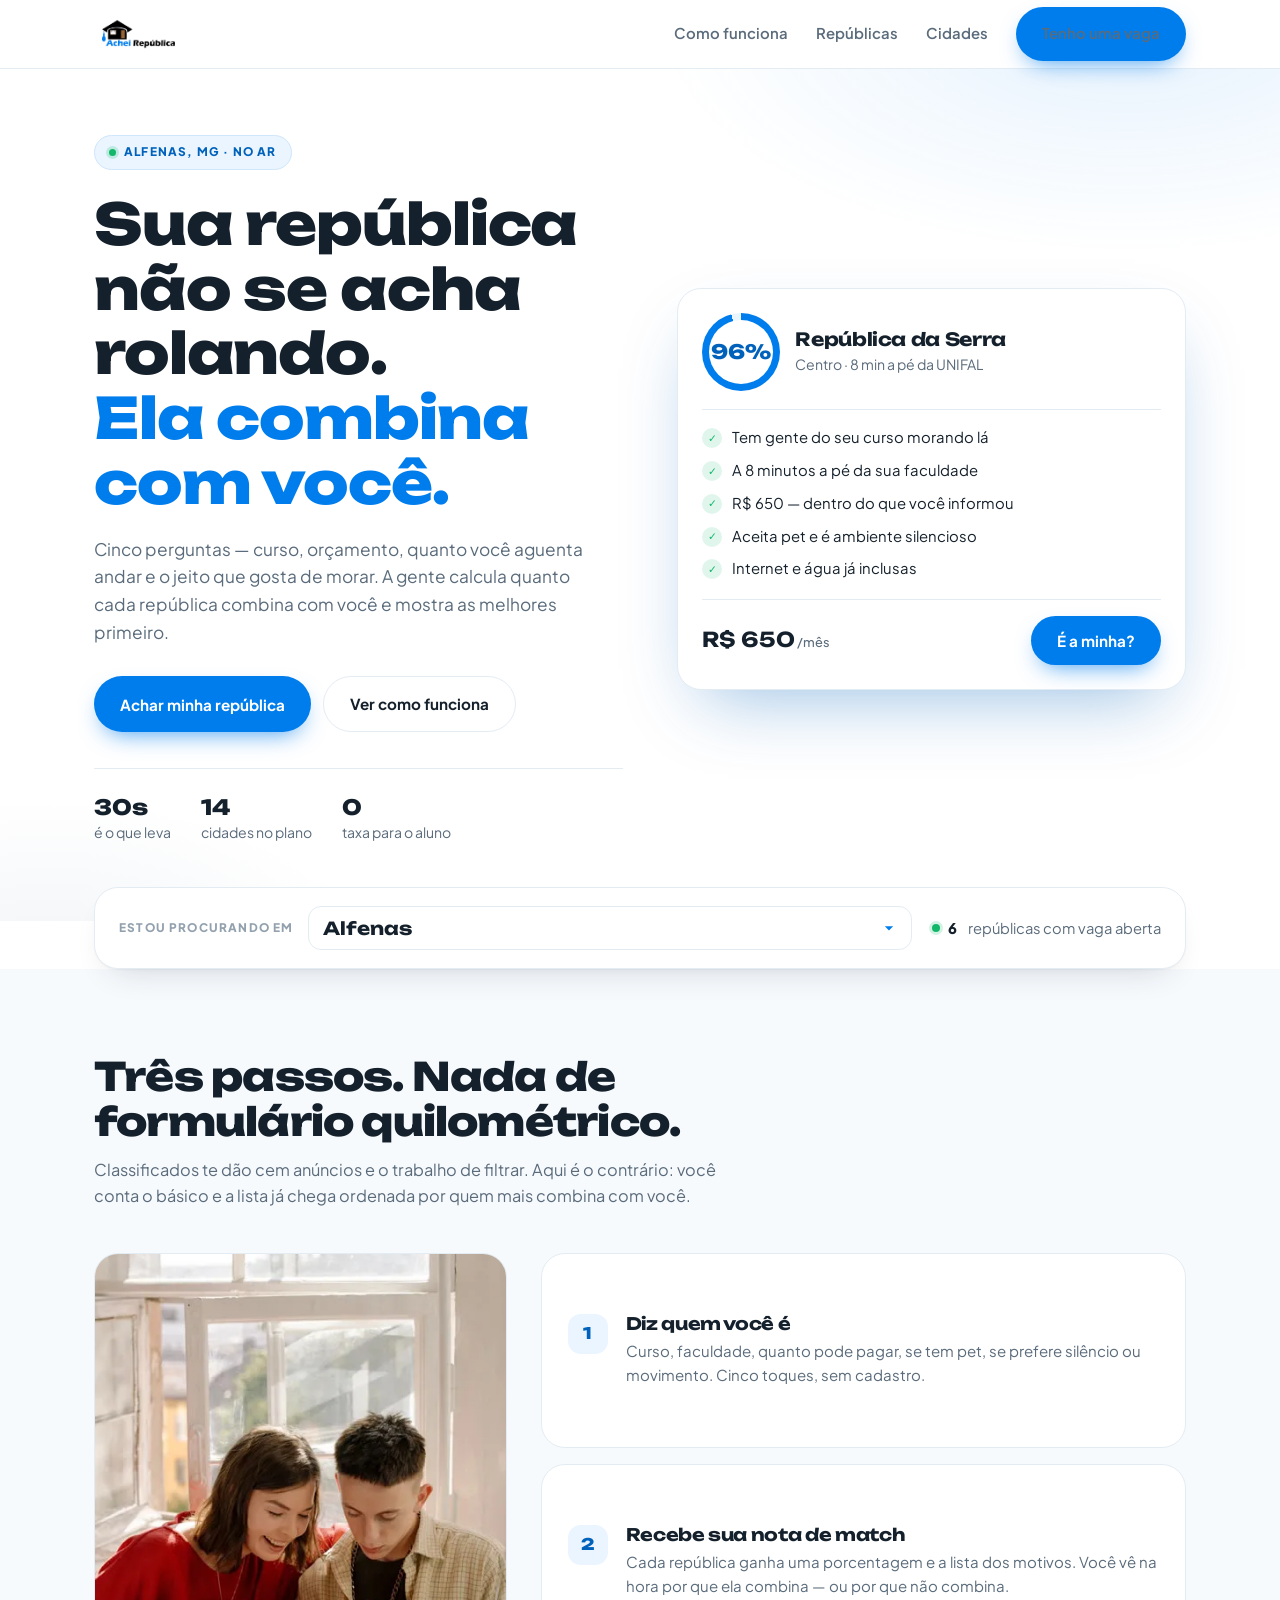
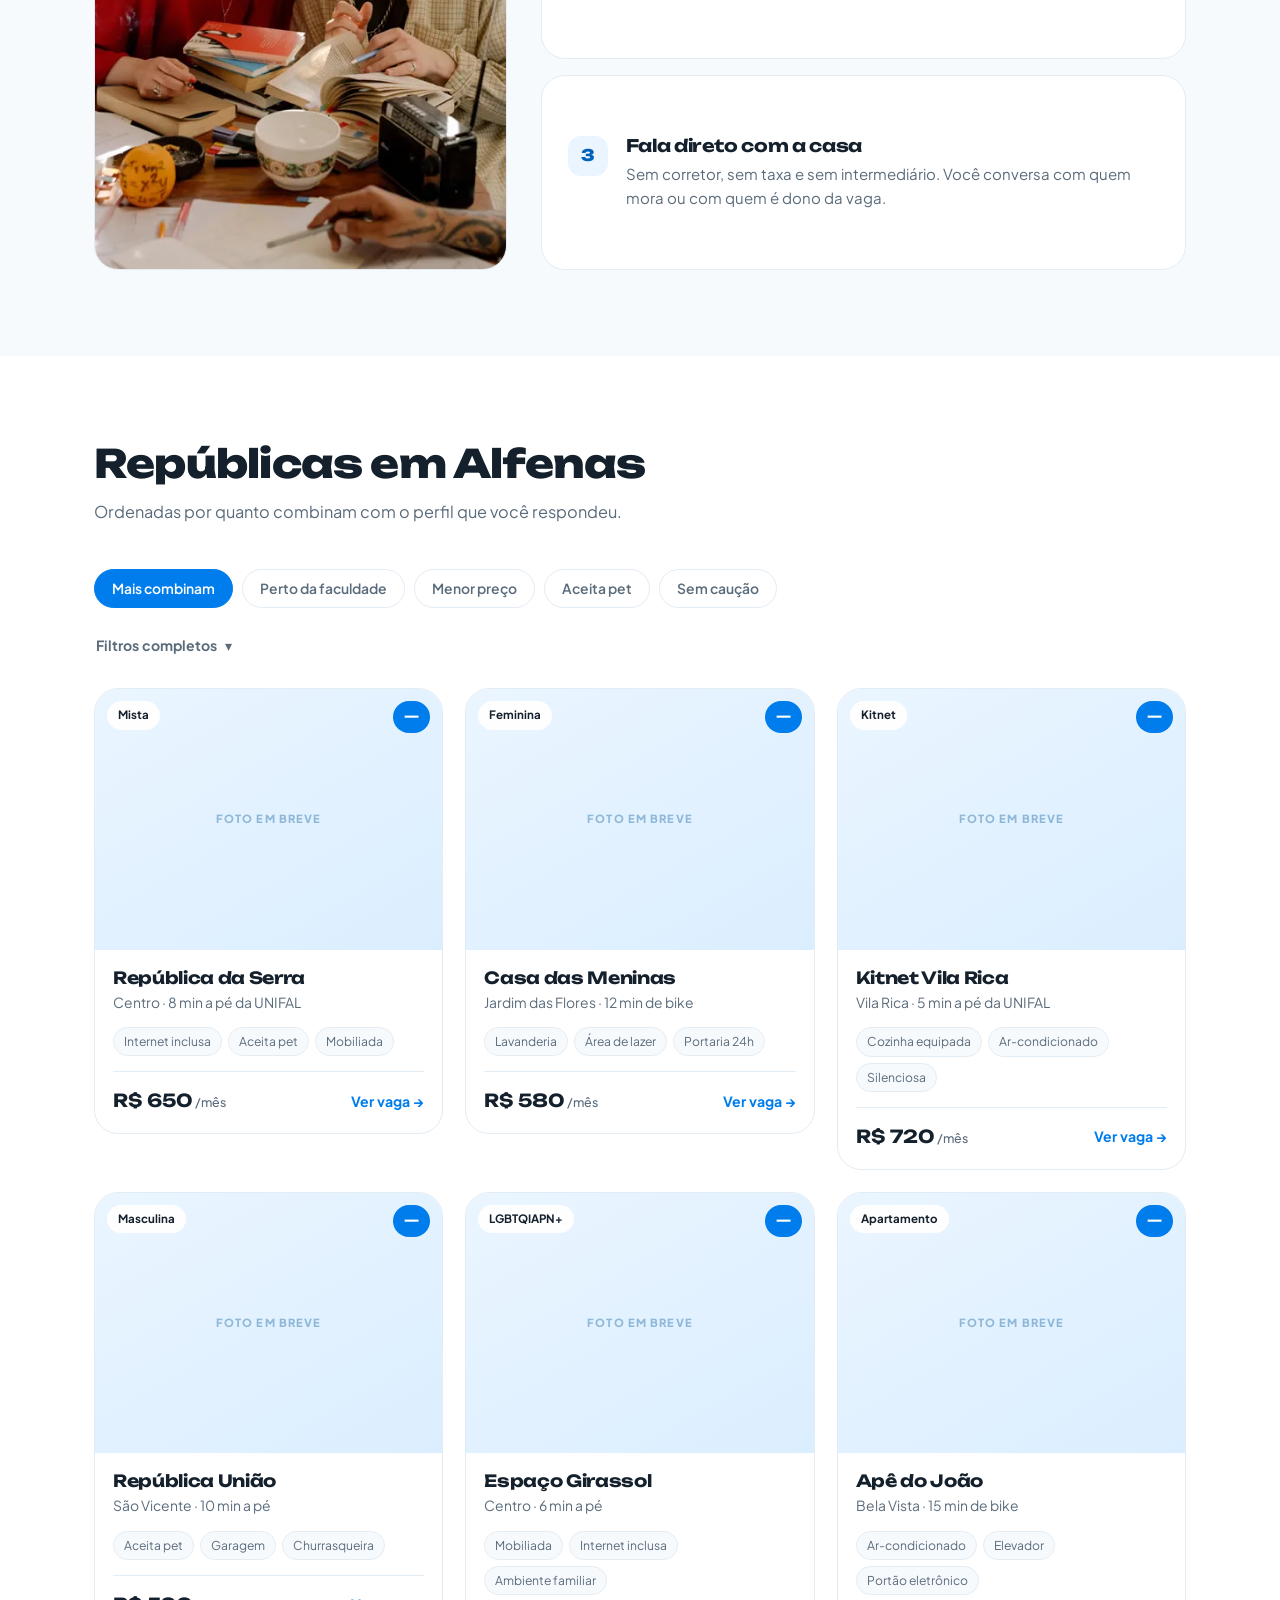
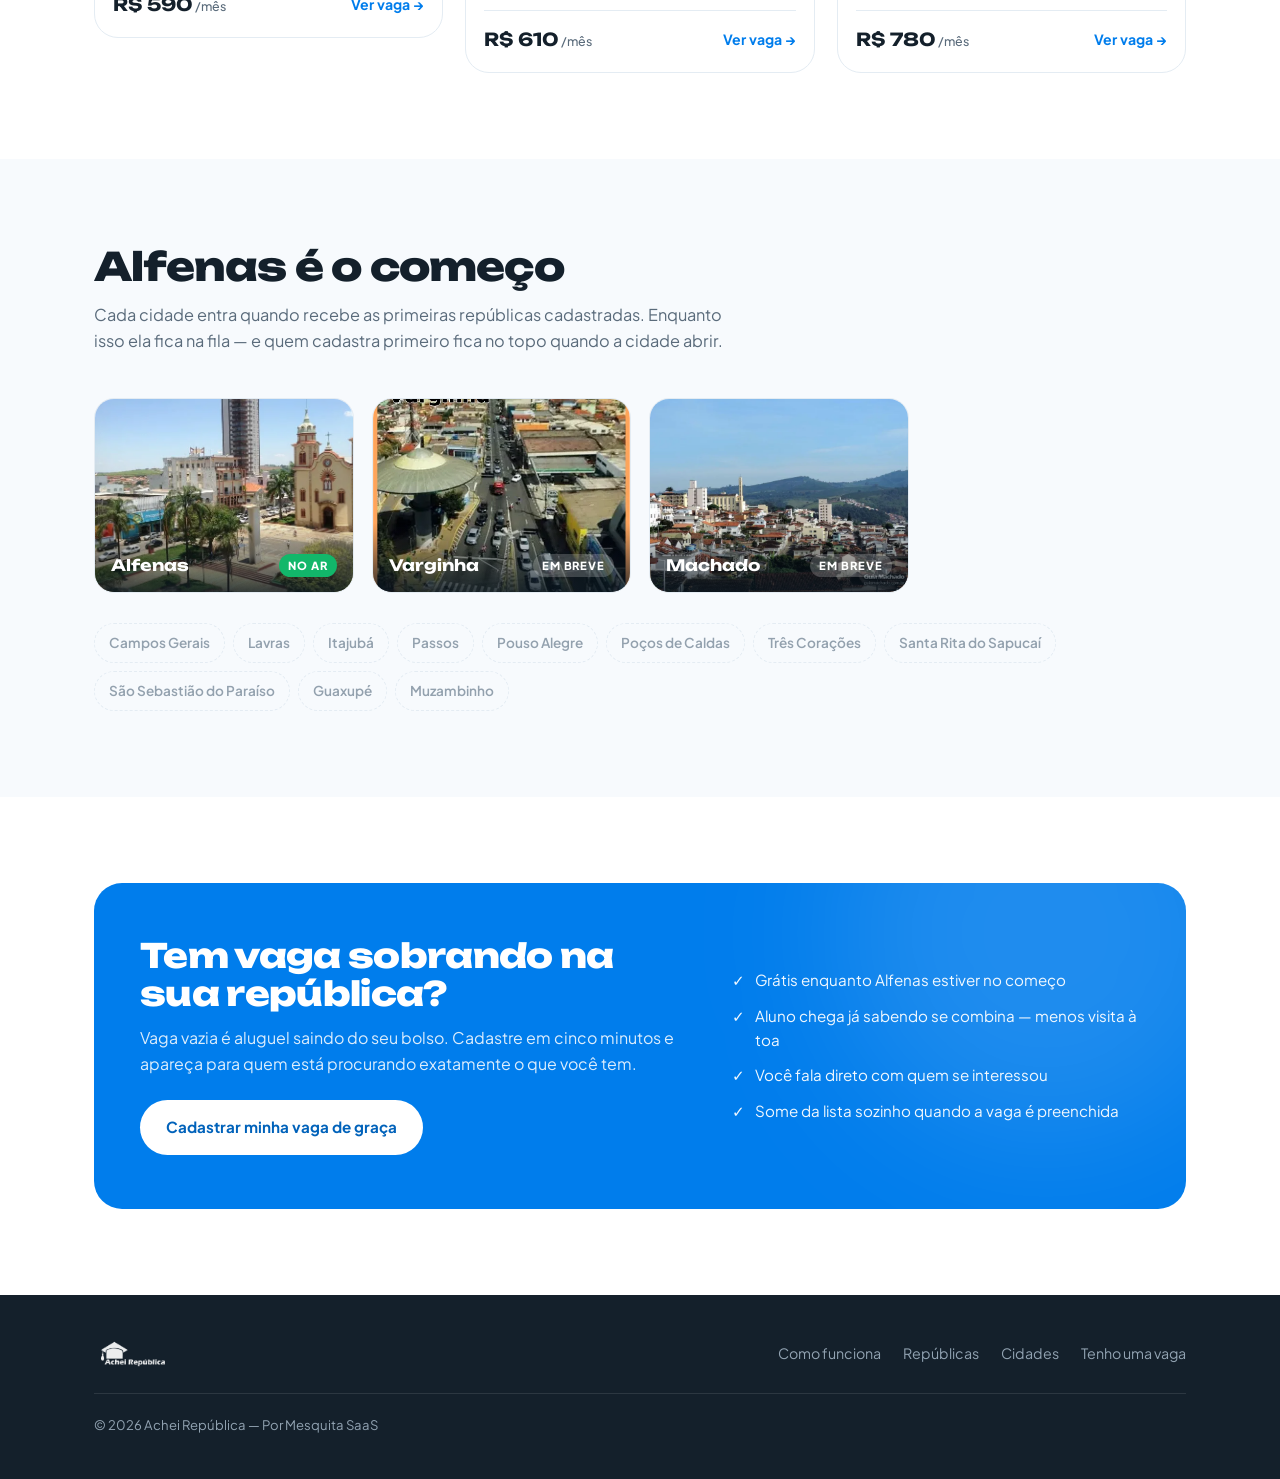
==== commit aa126cf0: "Cidade escolhida manda na pagina inteira Entra um seletor entre a primeira dobra e o "Tres passos", " ====
--- a/achei-republica-prototipo/index.html
+++ b/achei-republica-prototipo/index.html
@@ -67,7 +67,7 @@
 
         <div class="heroi-prova">
           <div><b>30s</b>é o que leva</div>
-          <div><b>13</b>cidades no plano</div>
+          <div><b>14</b>cidades no plano</div>
           <div><b>0</b>taxa para o aluno</div>
         </div>
       </div>
@@ -101,6 +101,40 @@
 
       </div>
 
+    </div>
+  </div>
+</section>
+
+<!-- =====================================================================
+     SELETOR DE CIDADE
+
+     Fica entre a primeira dobra e o resto porque é a primeira decisão
+     que importa: tudo abaixo — título da vitrine, anúncios e contagem —
+     passa a falar da cidade escolhida aqui.
+     ===================================================================== -->
+<section class="barra-cidade" id="cidade">
+  <div class="wrap">
+    <div class="barra-caixa">
+      <div class="barra-campo">
+        <label for="selCidade">Estou procurando em</label>
+        <select id="selCidade">
+          <option value="alfenas" selected>Alfenas</option>
+          <option value="campos-gerais">Campos Gerais</option>
+          <option value="guaxupe">Guaxupé</option>
+          <option value="itajuba">Itajubá</option>
+          <option value="lavras">Lavras</option>
+          <option value="machado">Machado</option>
+          <option value="muzambinho">Muzambinho</option>
+          <option value="passos">Passos</option>
+          <option value="pocos-de-caldas">Poços de Caldas</option>
+          <option value="pouso-alegre">Pouso Alegre</option>
+          <option value="santa-rita-do-sapucai">Santa Rita do Sapucaí</option>
+          <option value="sao-sebastiao-do-paraiso">São Sebastião do Paraíso</option>
+          <option value="tres-coracoes">Três Corações</option>
+          <option value="varginha">Varginha</option>
+        </select>
+      </div>
+      <p class="barra-conta" id="barraConta"></p>
     </div>
   </div>
 </section>
@@ -161,7 +195,7 @@
 <section class="secao" id="republicas">
   <div class="wrap">
     <div class="cabeca">
-      <h2>Repúblicas em Alfenas</h2>
+      <h2>Repúblicas em <span id="nomeCidade">Alfenas</span></h2>
       <p>Ordenadas por quanto combinam com o perfil que você respondeu.</p>
     </div>
 
@@ -336,7 +370,7 @@
          cima reordenando e recalculando as notas. -->
     <div class="vitrine" id="vitrine">
 
-      <article class="anuncio" data-uni="UNIFAL" data-cursos="Medicina,Enfermagem"
+      <article class="anuncio" data-cidade="alfenas" data-uni="UNIFAL" data-cursos="Medicina,Enfermagem"
                data-preco="650" data-min="8" data-modo="pe" data-perfil="silencioso,pet,mista">
         <div class="anuncio-foto">
           <small>Foto em breve</small>
@@ -354,7 +388,7 @@
         </div>
       </article>
 
-      <article class="anuncio" data-uni="UNIFAL" data-cursos="Enfermagem,Nutrição"
+      <article class="anuncio" data-cidade="alfenas" data-uni="UNIFAL" data-cursos="Enfermagem,Nutrição"
                data-preco="580" data-min="12" data-modo="bike" data-perfil="silencioso,feminina">
         <div class="anuncio-foto">
           <small>Foto em breve</small>
@@ -372,7 +406,7 @@
         </div>
       </article>
 
-      <article class="anuncio" data-uni="UNIFAL" data-cursos="Medicina,Odontologia"
+      <article class="anuncio" data-cidade="alfenas" data-uni="UNIFAL" data-cursos="Medicina,Odontologia"
                data-preco="720" data-min="5" data-modo="pe" data-perfil="silencioso,individual">
         <div class="anuncio-foto">
           <small>Foto em breve</small>
@@ -390,7 +424,7 @@
         </div>
       </article>
 
-      <article class="anuncio" data-uni="UNIFENAS" data-cursos="Agronomia,Veterinária"
+      <article class="anuncio" data-cidade="alfenas" data-uni="UNIFENAS" data-cursos="Agronomia,Veterinária"
                data-preco="590" data-min="10" data-modo="pe" data-perfil="pet,festas,masculina">
         <div class="anuncio-foto">
           <small>Foto em breve</small>
@@ -408,7 +442,7 @@
         </div>
       </article>
 
-      <article class="anuncio" data-uni="UNIFAL" data-cursos="Direito,Letras"
+      <article class="anuncio" data-cidade="alfenas" data-uni="UNIFAL" data-cursos="Direito,Letras"
                data-preco="610" data-min="6" data-modo="pe" data-perfil="silencioso,pet,mista">
         <div class="anuncio-foto">
           <small>Foto em breve</small>
@@ -426,7 +460,7 @@
         </div>
       </article>
 
-      <article class="anuncio" data-uni="IFSULDEMINAS" data-cursos="Administração,Informática"
+      <article class="anuncio" data-cidade="alfenas" data-uni="IFSULDEMINAS" data-cursos="Administração,Informática"
                data-preco="780" data-min="15" data-modo="bike" data-perfil="individual,silencioso">
         <div class="anuncio-foto">
           <small>Foto em breve</small>
@@ -444,6 +478,19 @@
         </div>
       </article>
 
+    </div>
+
+    <!-- Cidade sem república cadastrada. Não é erro: é a hora exata de
+         pedir o cadastro para quem mora lá. -->
+    <div class="vazio" id="vitrineVazia" hidden>
+      <div class="vazio-icone" aria-hidden="true">🏠</div>
+      <h3>Ainda não tem república em <span id="nomeCidadeVazia">Lavras</span></h3>
+      <p>
+        Esta cidade entra no ar assim que receber o primeiro anúncio. Se você
+        tem vaga aí, cadastre agora — quem chega primeiro fica no topo quando
+        a cidade abrir.
+      </p>
+      <a href="#anunciar" class="btn btn-azul">Cadastrar a primeira</a>
     </div>
   </div>
 </section>
@@ -475,13 +522,10 @@
         <img src="img/cidade-machado.webp" alt="Machado, MG" width="800" height="564" loading="lazy" />
         <figcaption><b>Machado</b><span class="estado">Em breve</span></figcaption>
       </figure>
-      <figure class="cidade">
-        <img src="img/cidade-tres-pontas.webp" alt="Três Pontas, MG" width="640" height="480" loading="lazy" />
-        <figcaption><b>Três Pontas</b><span class="estado">Em breve</span></figcaption>
-      </figure>
     </div>
 
     <div class="proximas">
+      <span class="proxima">Campos Gerais</span>
       <span class="proxima">Lavras</span>
       <span class="proxima">Itajubá</span>
       <span class="proxima">Passos</span>
--- a/achei-republica-prototipo/css/style.css
+++ b/achei-republica-prototipo/css/style.css
@@ -716,3 +716,93 @@
     margin-left: auto; font-size: .88rem; font-weight: 700;
     color: var(--azul-forte); text-decoration: underline;
 }
+
+/* ---------- Seletor de cidade ---------- */
+/* Um cartão que cavalga a borda entre a primeira dobra e o resto: a
+   escolha de cidade separa fisicamente "o que é o produto" de "o que
+   tem perto de você". */
+.barra-cidade { position: relative; z-index: 2; margin-top: -34px; }
+
+.barra-caixa {
+    background: #fff;
+    border: 1px solid var(--linha);
+    border-radius: var(--raio-g);
+    box-shadow: var(--sombra);
+    padding: 18px 24px;
+    display: flex;
+    align-items: center;
+    gap: 20px;
+    flex-wrap: wrap;
+}
+
+.barra-campo { display: flex; align-items: center; gap: 14px; flex: 1; min-width: 260px; }
+
+.barra-campo label {
+    font-size: .74rem; font-weight: 800;
+    letter-spacing: .1em; text-transform: uppercase;
+    color: var(--tinta-fraca);
+    white-space: nowrap;
+}
+
+/* Continua sendo um <select> de verdade: no celular ele abre a roda
+   nativa do sistema, que é mais fácil de acertar do que qualquer lista
+   que eu desenhasse. */
+.barra-campo select {
+    flex: 1;
+    min-width: 0;
+    font-family: var(--display);
+    font-size: 1.12rem;
+    font-weight: 700;
+    color: var(--tinta);
+    padding: 10px 40px 10px 14px;
+    border: 1.5px solid var(--linha);
+    border-radius: 13px;
+    background: #fff url("data:image/svg+xml;charset=utf8,%3Csvg xmlns='http://www.w3.org/2000/svg' viewBox='0 0 24 24' fill='%23007dec'%3E%3Cpath d='M7 10l5 5 5-5z'/%3E%3C/svg%3E") no-repeat right 12px center;
+    background-size: 20px;
+    appearance: none;
+    cursor: pointer;
+}
+.barra-campo select:hover { border-color: var(--azul-linha); }
+.barra-campo select:focus { outline: 2px solid var(--azul); outline-offset: -1px; }
+
+.barra-conta {
+    font-size: .92rem;
+    color: var(--tinta-suave);
+    display: flex; align-items: center; gap: 8px;
+    white-space: nowrap;
+}
+.barra-conta b { color: var(--tinta); font-weight: 800; }
+.barra-conta .bolinha {
+    width: 8px; height: 8px; border-radius: 50%;
+    background: var(--verde);
+    box-shadow: 0 0 0 3px rgba(18,183,106,.18);
+}
+.barra-conta.vazia .bolinha { background: var(--tinta-fraca); box-shadow: 0 0 0 3px rgba(147,161,174,.2); }
+
+@media (max-width: 640px) {
+    .barra-campo { flex-direction: column; align-items: stretch; gap: 8px; }
+    .barra-campo label { white-space: normal; }
+    .barra-conta { white-space: normal; }
+}
+
+/* ---------- Cidade sem anúncio ---------- */
+/* Não é tela de erro: é o pedido de cadastro na hora exata em que a
+   falta de oferta fica evidente para quem está olhando. */
+.vazio {
+    text-align: center;
+    background: var(--nevoa);
+    border: 1px dashed var(--azul-linha);
+    border-radius: var(--raio-g);
+    padding: 54px 28px;
+}
+.vazio[hidden] { display: none; }
+.vazio-icone { font-size: 2.4rem; margin-bottom: 14px; }
+.vazio h3 { font-size: 1.35rem; font-weight: 800; margin-bottom: 10px; }
+.vazio p { color: var(--tinta-suave); max-width: 34em; margin: 0 auto 22px; }
+
+/* O hidden precisa vencer o display da grade, senão o anúncio de outra
+   cidade continuaria aparecendo. */
+.anuncio[hidden], .vitrine[hidden] { display: none; }
+
+/* Estes usam flex, então o hidden precisa ser dito explicitamente. */
+.fichas[hidden], .abrir-filtros[hidden] { display: none; }
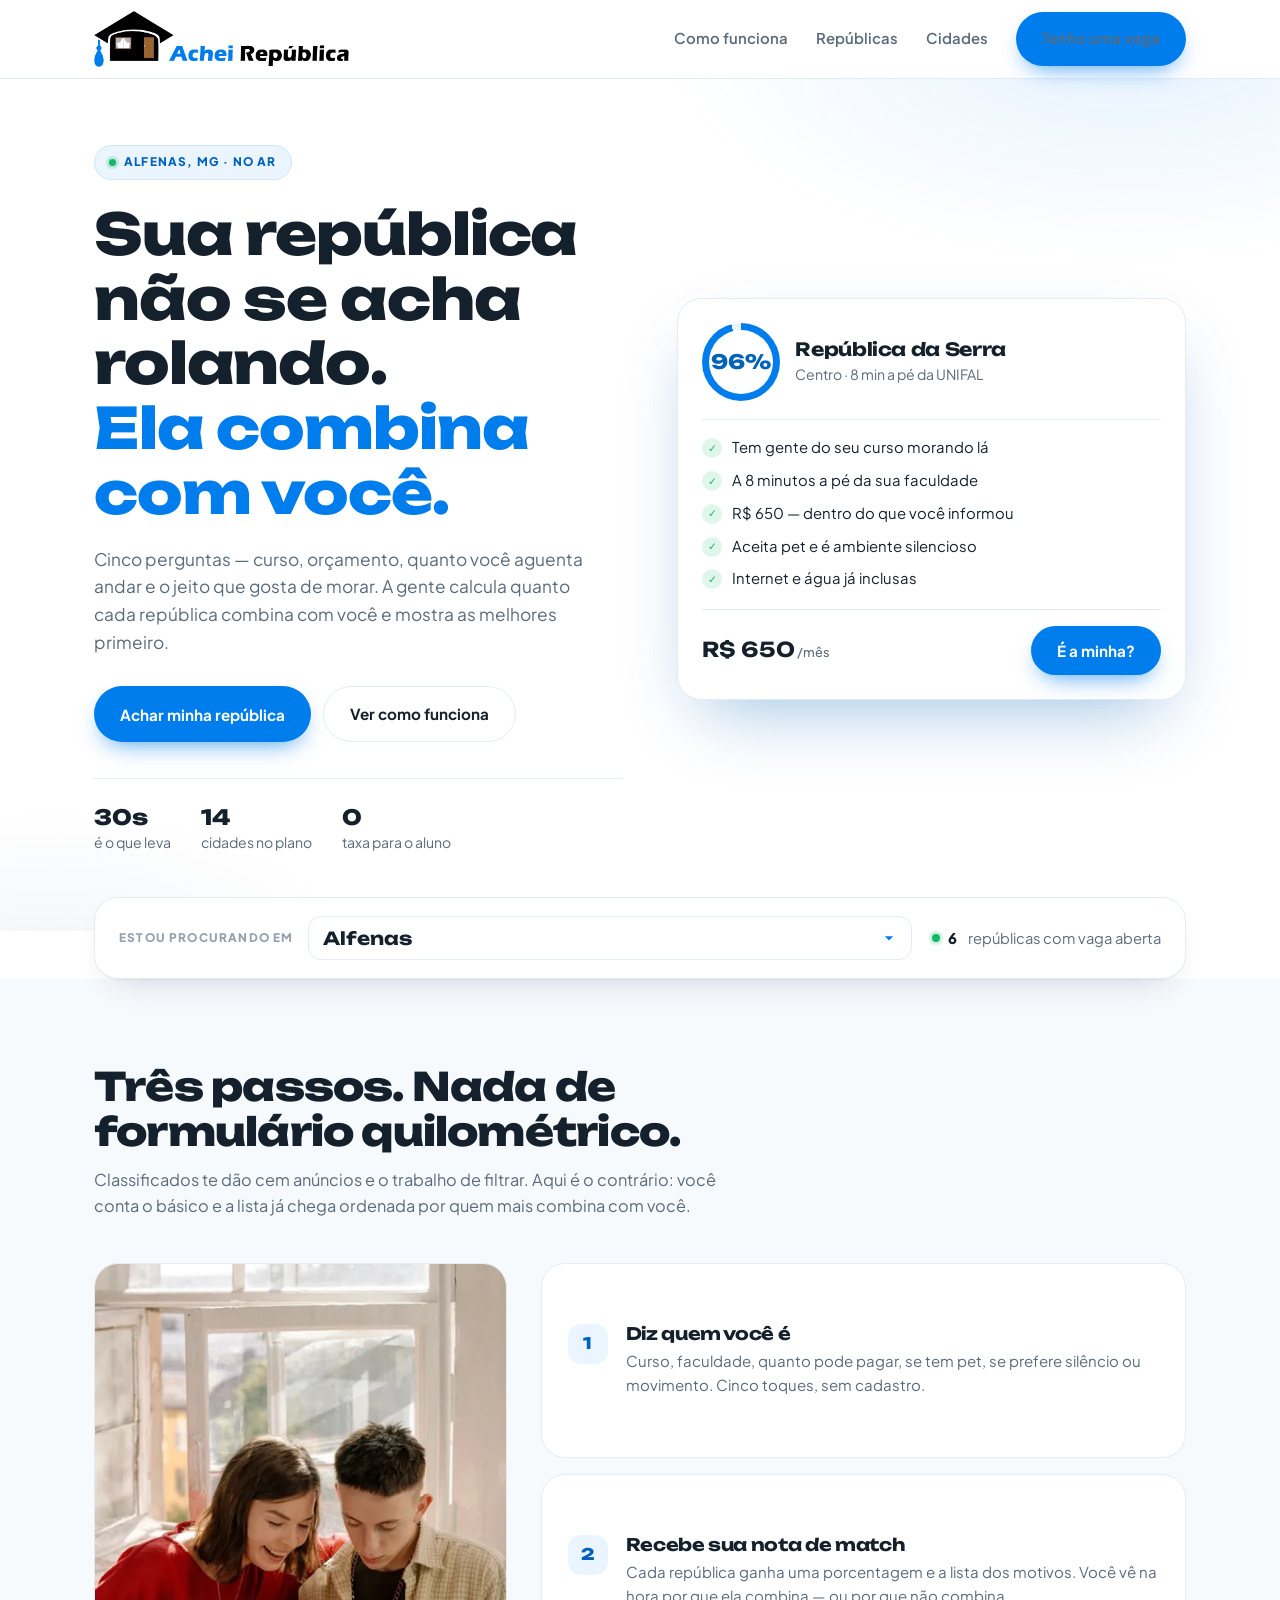
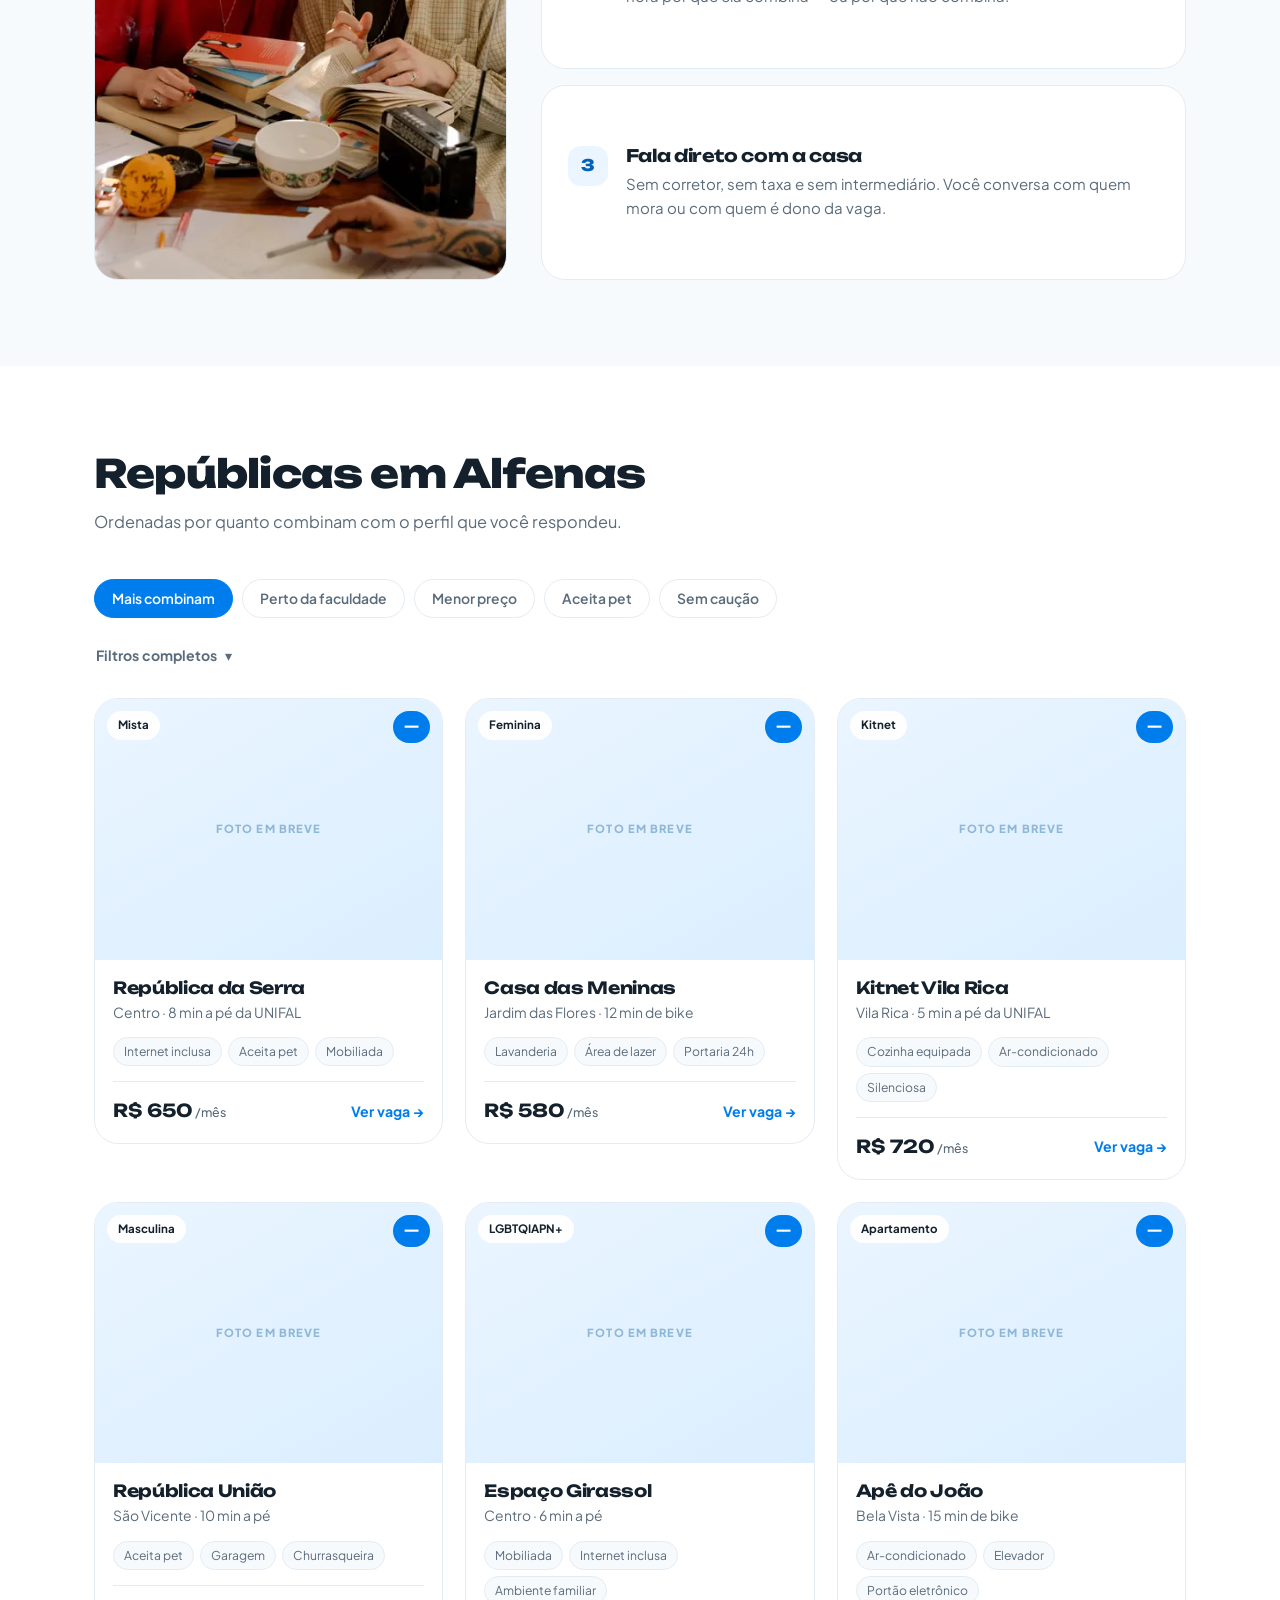
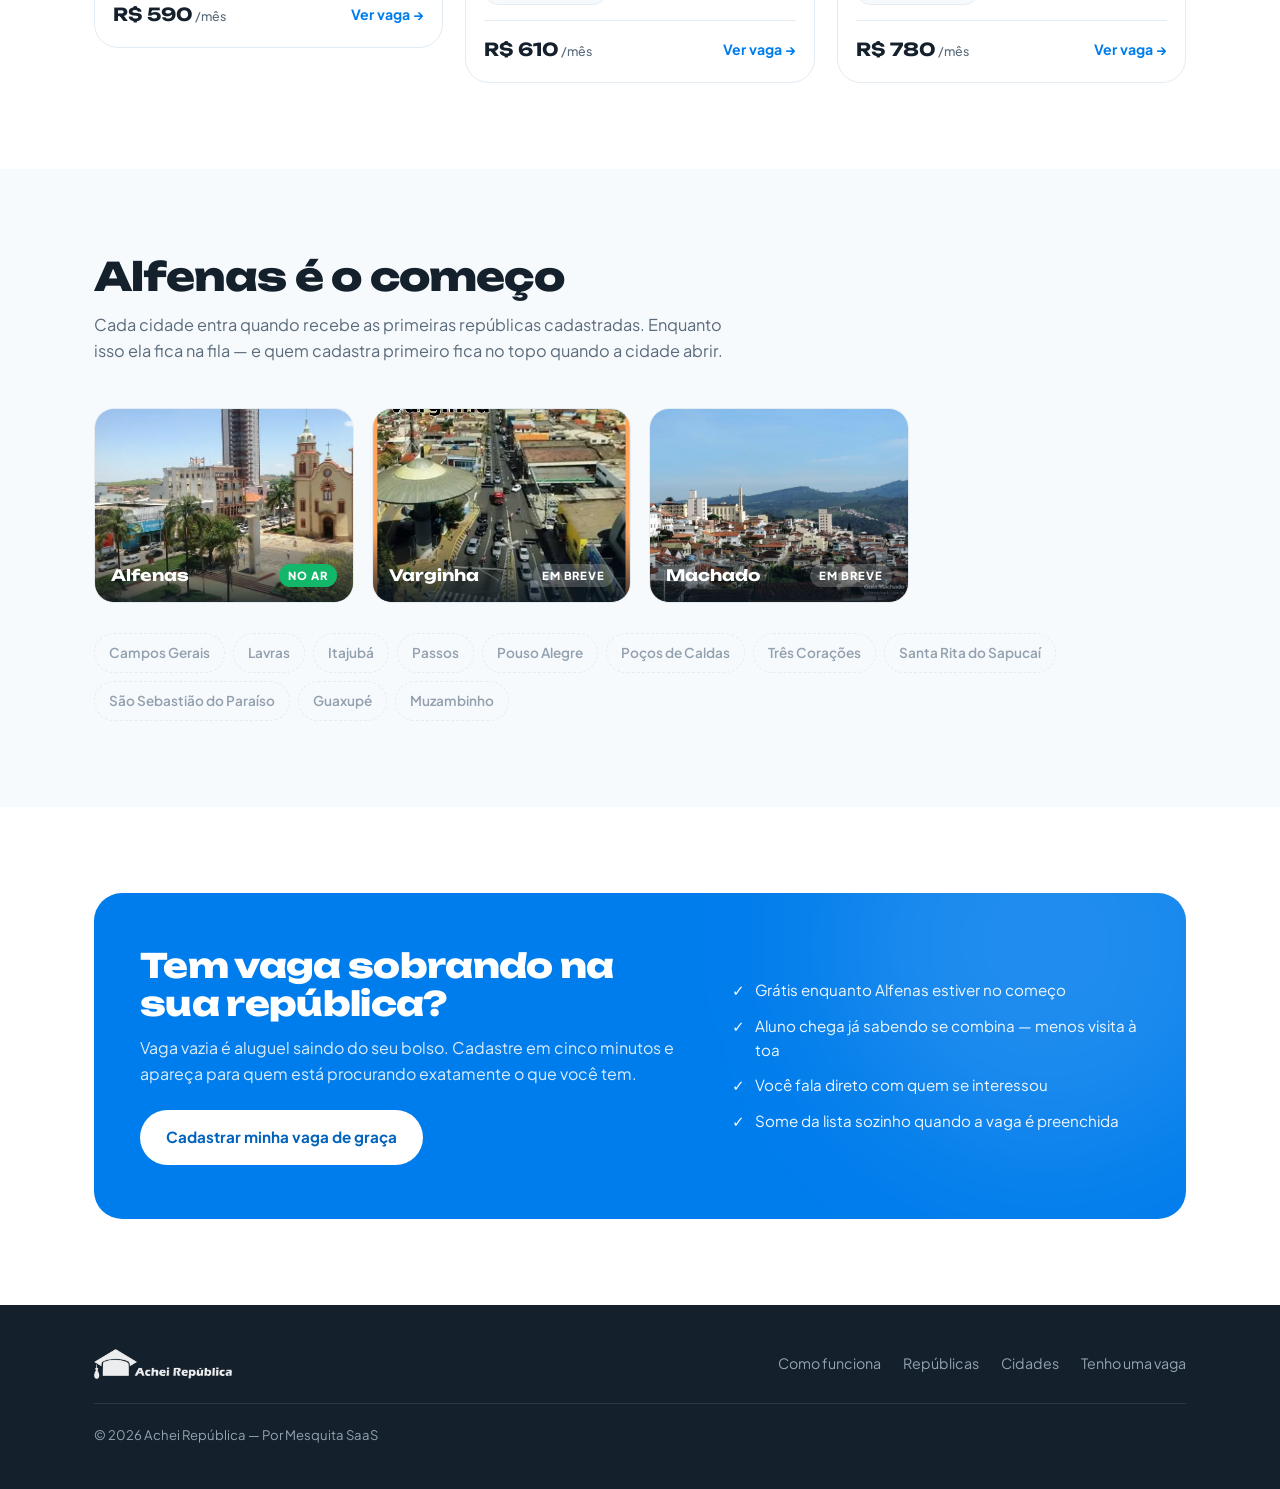
==== commit 9bd547db: "Logo horizontal nova, a 255px Entra a logoHorizontal.png que o Igor mandou: 880x191, proporcao 4,607" ====
--- a/achei-republica-prototipo/index.html
+++ b/achei-republica-prototipo/index.html
@@ -25,7 +25,7 @@
   <div class="wrap">
     <div class="topo-barra">
       <a href="#topo" class="marca" aria-label="Achei República">
-        <img src="img/logo.png" alt="Achei República" width="800" height="307" />
+        <img src="img/logoHorizontal.png" alt="Achei República" width="880" height="191" />
       </a>
 
       <button class="menu-botao" type="button" aria-label="Abrir menu" aria-expanded="false" aria-controls="menu">
@@ -570,7 +570,7 @@
 <footer class="rodape">
   <div class="wrap">
     <div class="rodape-inner">
-      <a href="#topo"><img src="img/logo.png" alt="Achei República" width="800" height="307" /></a>
+      <a href="#topo"><img src="img/logoHorizontal.png" alt="Achei República" width="880" height="191" /></a>
       <nav class="rodape-links">
         <a href="#como">Como funciona</a>
         <a href="#republicas">Repúblicas</a>
--- a/achei-republica-prototipo/css/style.css
+++ b/achei-republica-prototipo/css/style.css
@@ -99,10 +99,20 @@
     display: flex;
     align-items: center;
     gap: 18px;
-    height: 68px;
-}
-
-.marca img { height: 34px; width: auto; }
+    height: 78px;
+}
+
+/* Largura fixa e altura livre: a logo é horizontal, então o que manda
+   na presença dela é a largura. Assim trocar o arquivo por uma versão
+   mais alta ou mais baixa não deforma nada.
+   255px na proporção 4,607 do arquivo dá 55px de altura — por isso a
+   barra acima subiu para 78px, senão a logo ficaria sufocada. */
+.marca img { width: 255px; height: auto; }
+
+/* No celular ela encolhe para caber ao lado do sanduíche com folga. */
+@media (max-width: 520px) {
+    .marca img { width: 200px; }
+}
 
 .menu {
     display: flex;
@@ -806,3 +816,11 @@
 
 /* Estes usam flex, então o hidden precisa ser dito explicitamente. */
 .fichas[hidden], .abrir-filtros[hidden] { display: none; }
+
+/* ---------- Folga para o cabeçalho grudado ---------- */
+/* O cabeçalho tem 68px e fica fixo no alto. Sem esta folga, todo link de
+   âncora — os do menu e a troca de cidade — para com o título escondido
+   atrás da barra. */
+#como, #republicas, #cidades, #anunciar, #cidade {
+    scroll-margin-top: 98px;
+}
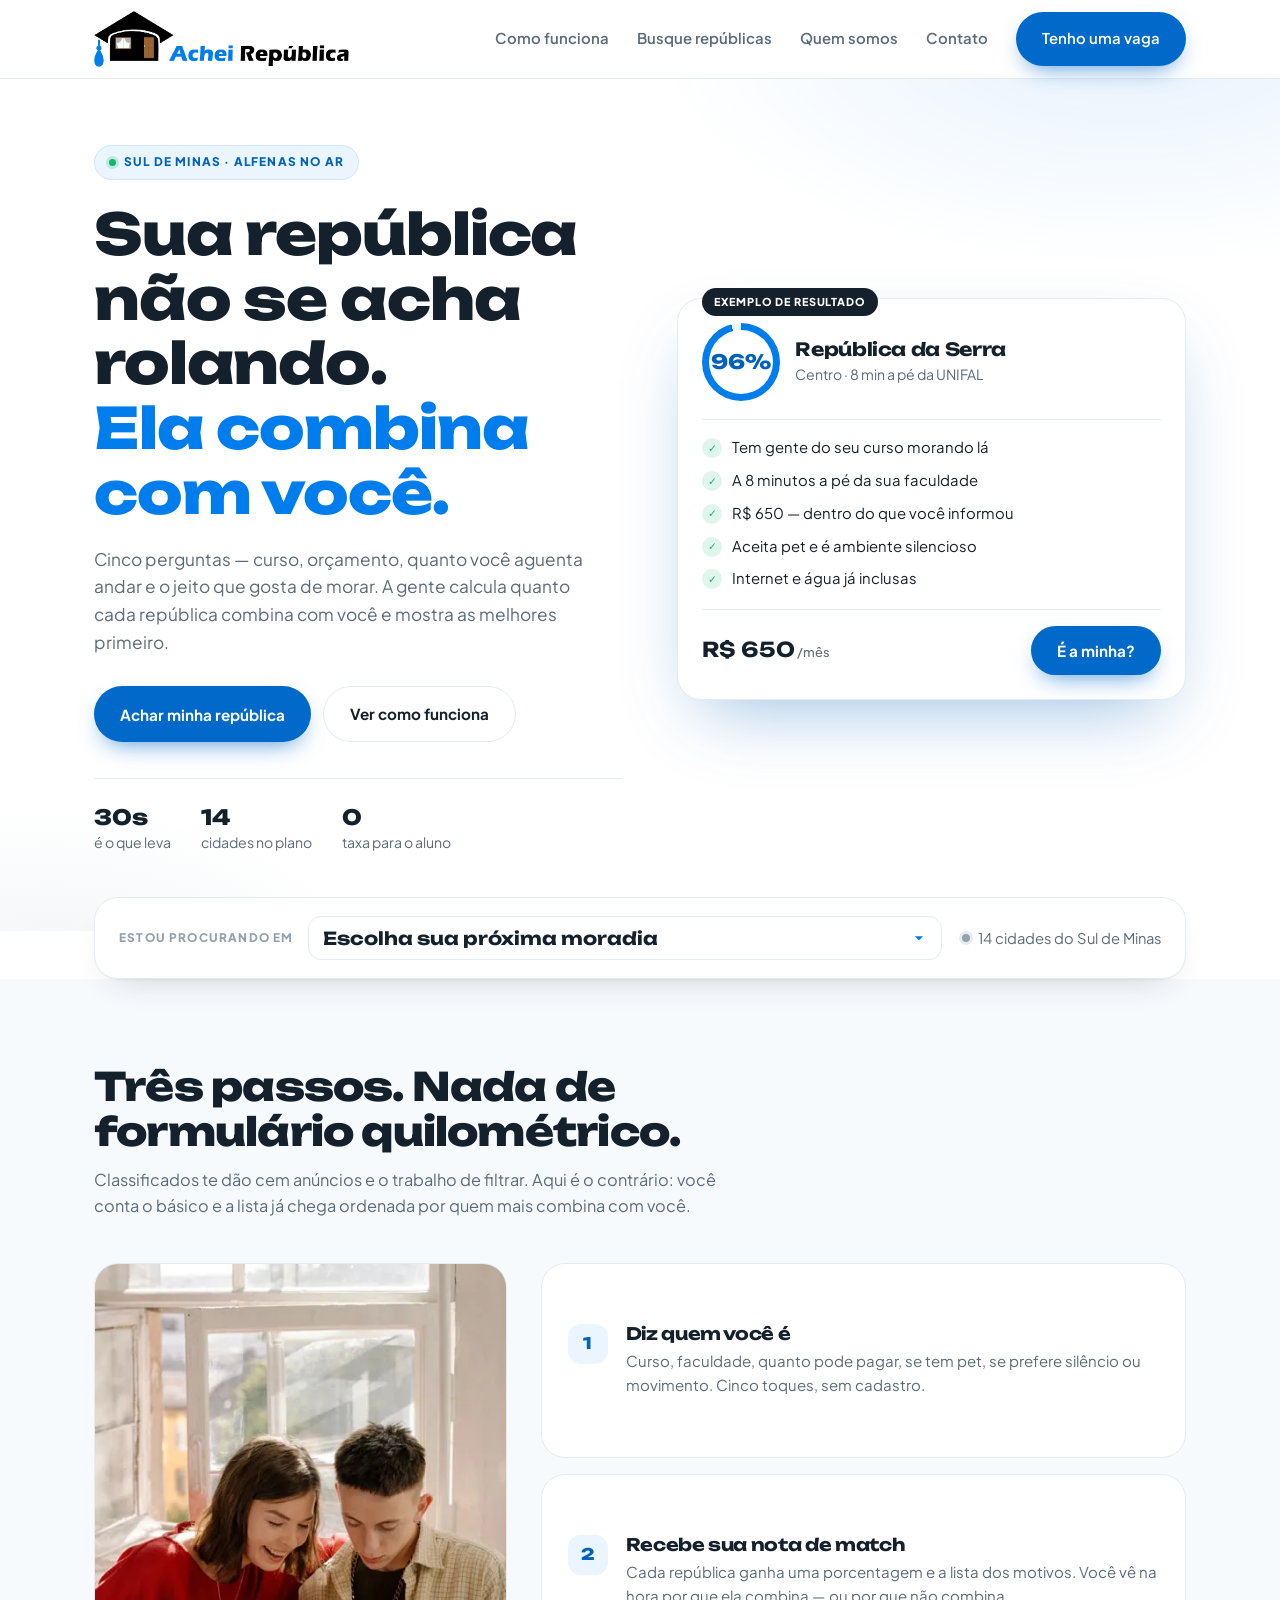
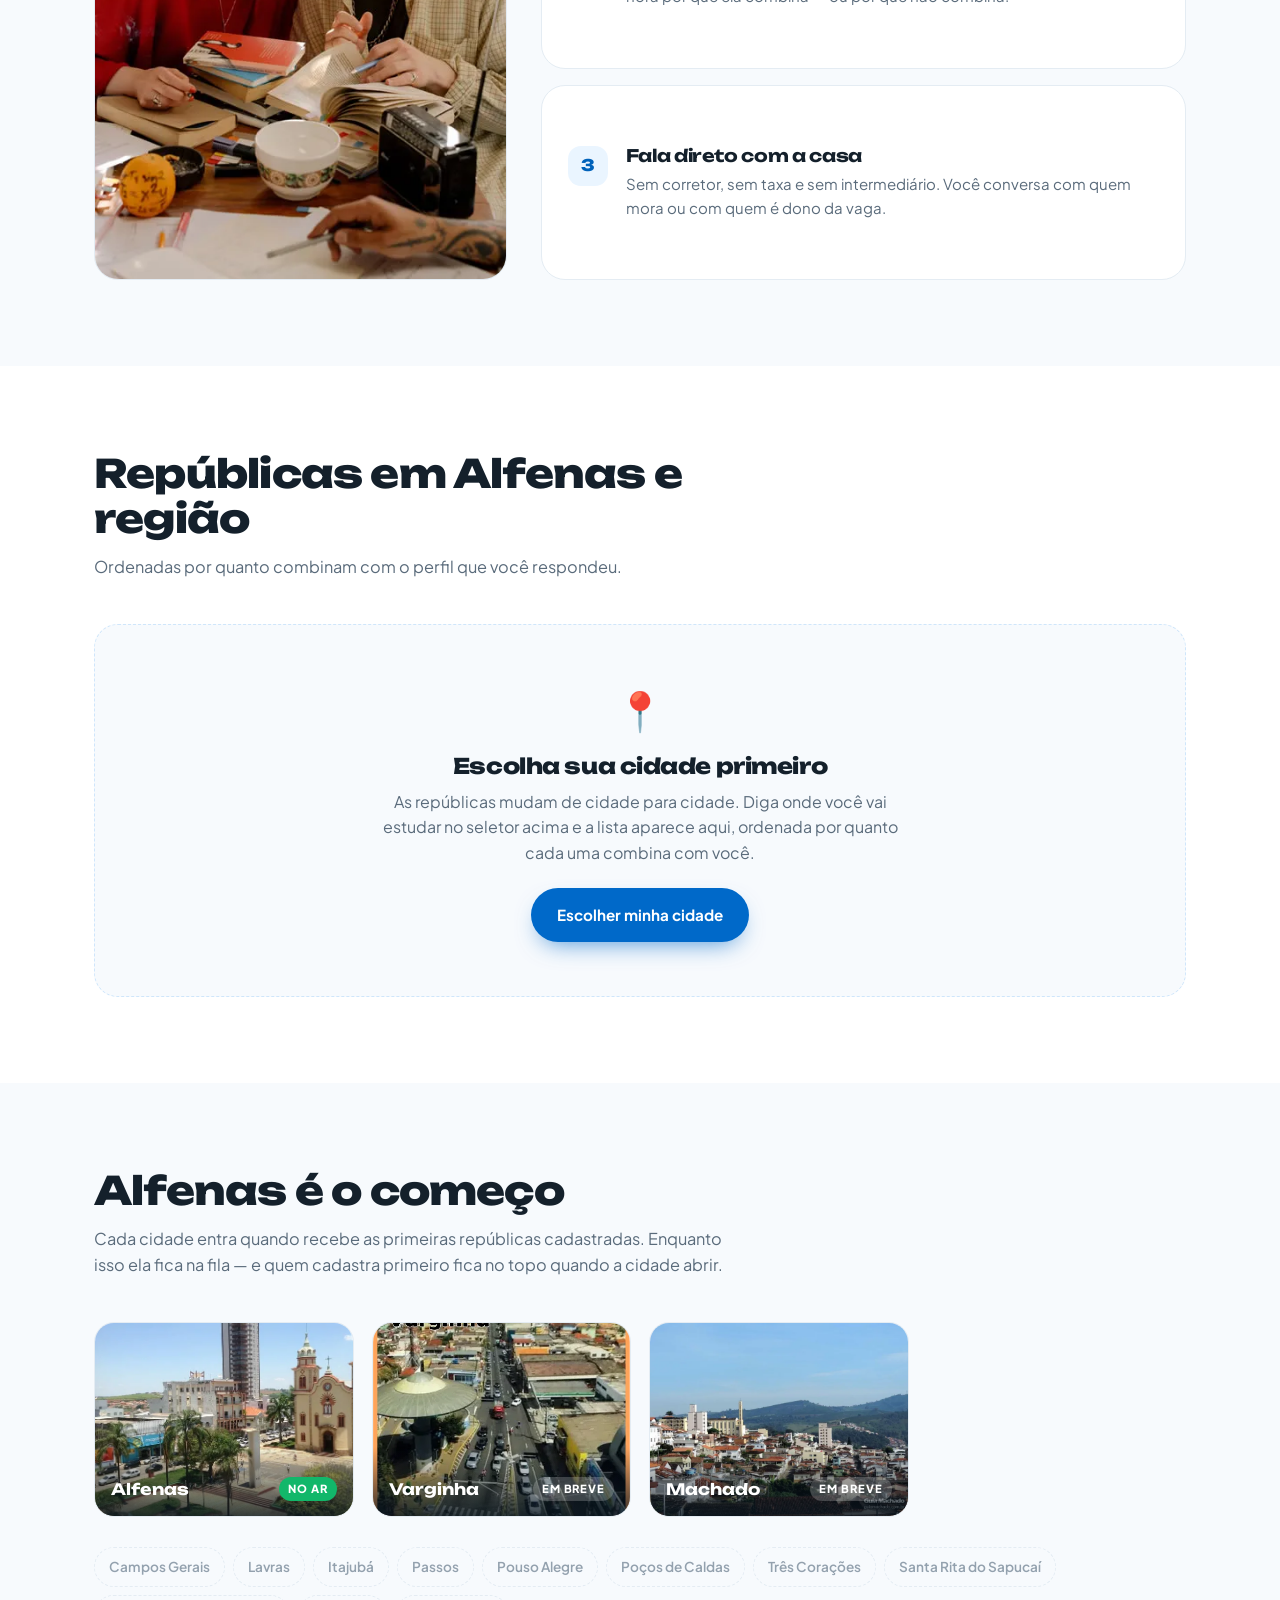
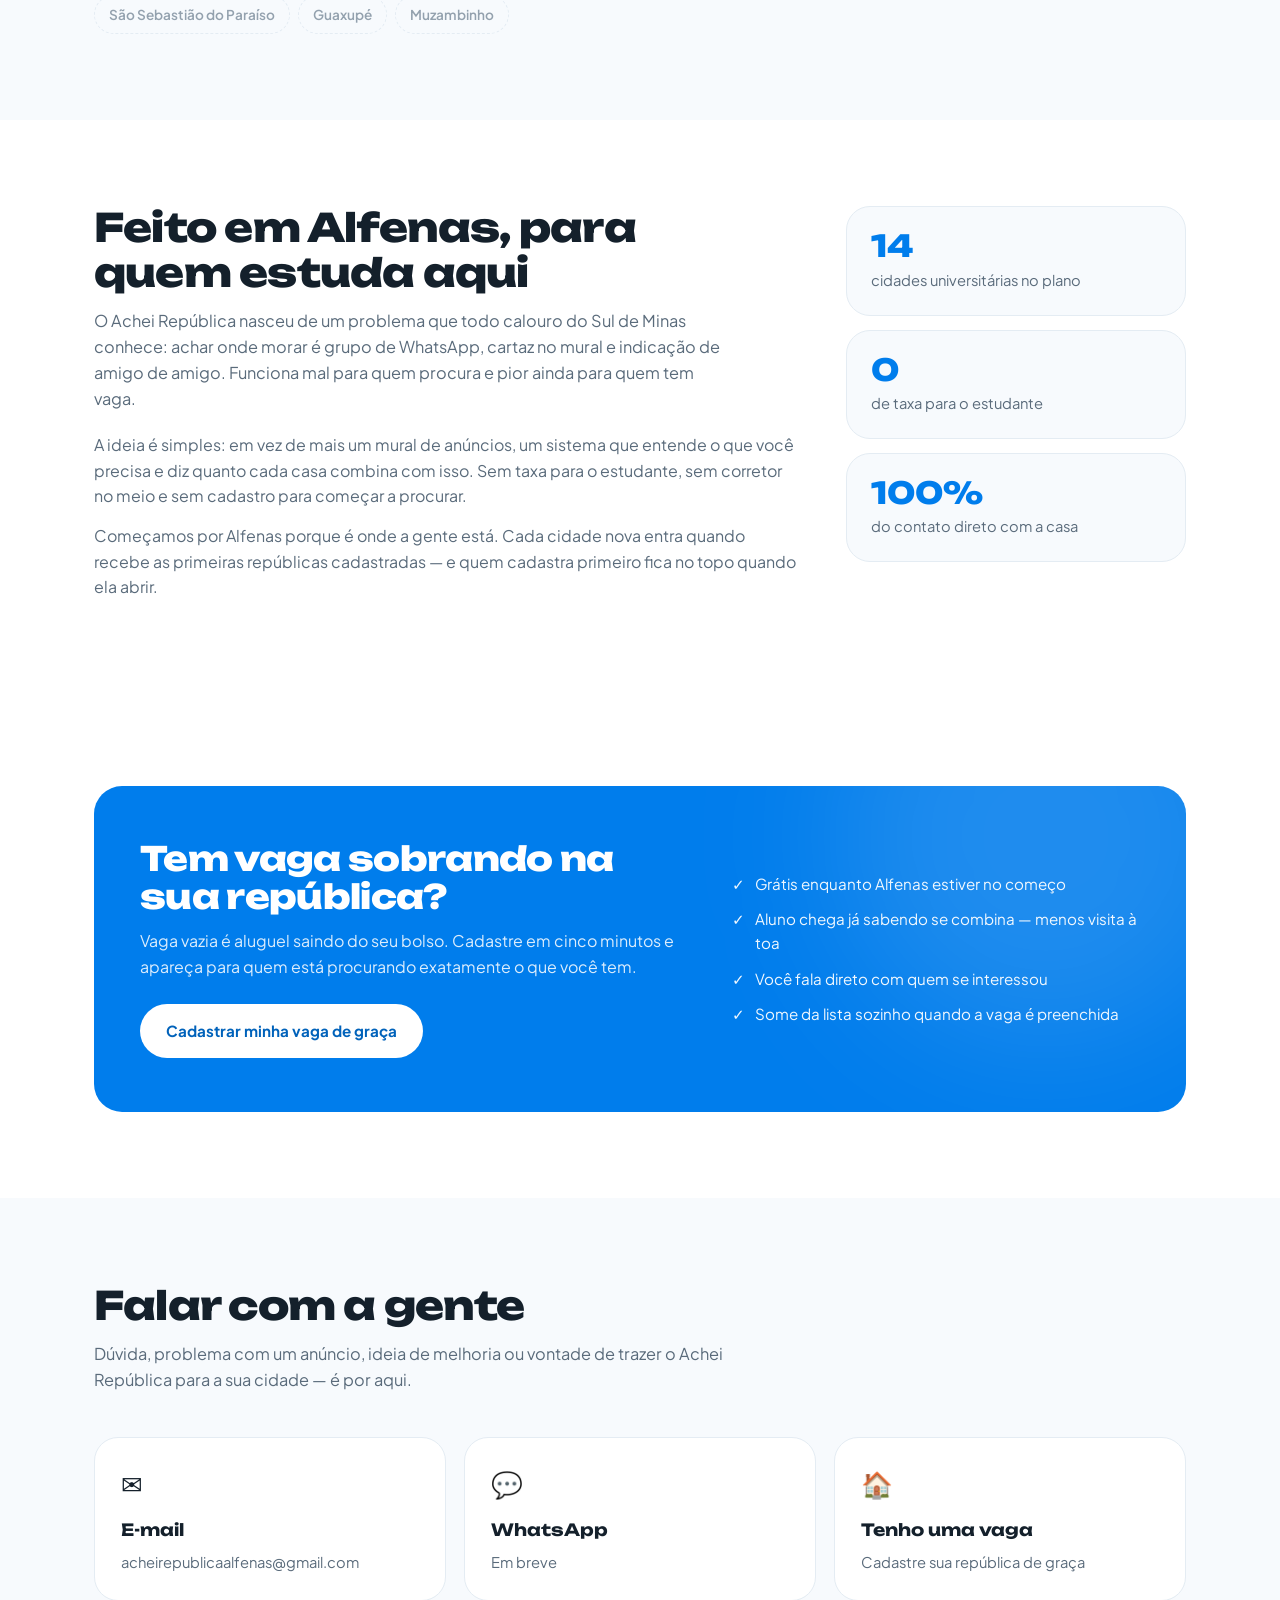
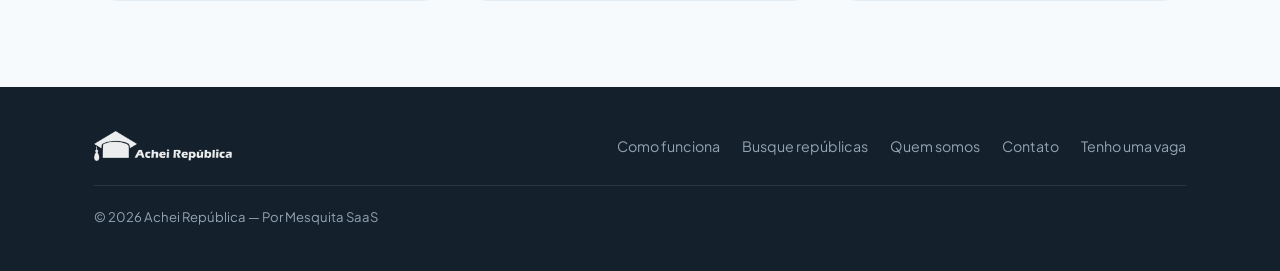
==== commit 5b785a5f: "Cartao assume que e exemplo, cidade comeca sem escolha, menu novo Botao do menu. O texto estava cinz" ====
--- a/achei-republica-prototipo/index.html
+++ b/achei-republica-prototipo/index.html
@@ -34,8 +34,9 @@
 
       <nav class="menu" id="menu">
         <a href="#como">Como funciona</a>
-        <a href="#republicas">Repúblicas</a>
-        <a href="#cidades">Cidades</a>
+        <a href="#cidade">Busque repúblicas</a>
+        <a href="#quem-somos">Quem somos</a>
+        <a href="#contato">Contato</a>
         <a href="#anunciar" class="btn btn-azul">Tenho uma vaga</a>
       </nav>
     </div>
@@ -73,8 +74,13 @@
       </div>
 
       <div class="palco">
-        <!-- O cartão de compatibilidade: o produto inteiro numa peça só. -->
+        <!-- O cartão de compatibilidade: o produto inteiro numa peça só.
+             Enquanto a pessoa não responde nada, ele é assumidamente um
+             exemplo — mostrar "96%" para quem ainda não disse a cidade
+             nem o curso seria resultado inventado. Depois do
+             questionário o selo some e ele vira o resultado real. -->
         <article class="match" id="cartaoMatch">
+          <span class="match-selo" id="matchSelo">Exemplo de resultado</span>
           <div class="match-topo">
             <div class="match-nota" id="notaMatch" role="img" aria-label="96 por cento de compatibilidade">
               <b>96%</b>
@@ -118,7 +124,8 @@
       <div class="barra-campo">
         <label for="selCidade">Estou procurando em</label>
         <select id="selCidade">
-          <option value="alfenas" selected>Alfenas</option>
+          <option value="" selected>Escolha sua próxima moradia</option>
+          <option value="alfenas">Alfenas</option>
           <option value="campos-gerais">Campos Gerais</option>
           <option value="guaxupe">Guaxupé</option>
           <option value="itajuba">Itajubá</option>
@@ -480,6 +487,19 @@
 
     </div>
 
+    <!-- Ninguém escolheu cidade ainda: em vez de mostrar Alfenas por
+         conta própria, a página pede a escolha. -->
+    <div class="vazio" id="vitrineEscolha">
+      <div class="vazio-icone" aria-hidden="true">📍</div>
+      <h3>Escolha sua cidade primeiro</h3>
+      <p>
+        As repúblicas mudam de cidade para cidade. Diga onde você vai estudar
+        no seletor acima e a lista aparece aqui, ordenada por quanto cada uma
+        combina com você.
+      </p>
+      <a href="#cidade" class="btn btn-azul">Escolher minha cidade</a>
+    </div>
+
     <!-- Cidade sem república cadastrada. Não é erro: é a hora exata de
          pedir o cadastro para quem mora lá. -->
     <div class="vazio" id="vitrineVazia" hidden>
@@ -541,6 +561,49 @@
 </section>
 
 <!-- =====================================================================
+     QUEM SOMOS
+
+     IGOR: escrevi só o que dá para afirmar com honestidade hoje. Se
+     quiser contar sua história — quem construiu, por que Alfenas, o que
+     te levou a isso — o texto fica muito mais forte. Ninguém compete
+     com a sua história.
+     ===================================================================== -->
+<section class="secao" id="quem-somos">
+  <div class="wrap">
+    <div class="quem">
+      <div>
+        <div class="cabeca">
+          <h2>Feito em Alfenas, para quem estuda aqui</h2>
+          <p>
+            O Achei República nasceu de um problema que todo calouro do Sul de
+            Minas conhece: achar onde morar é grupo de WhatsApp, cartaz no mural
+            e indicação de amigo de amigo. Funciona mal para quem procura e pior
+            ainda para quem tem vaga.
+          </p>
+        </div>
+        <p class="quem-texto">
+          A ideia é simples: em vez de mais um mural de anúncios, um sistema que
+          entende o que você precisa e diz quanto cada casa combina com isso.
+          Sem taxa para o estudante, sem corretor no meio e sem cadastro para
+          começar a procurar.
+        </p>
+        <p class="quem-texto">
+          Começamos por Alfenas porque é onde a gente está. Cada cidade nova
+          entra quando recebe as primeiras repúblicas cadastradas — e quem
+          cadastra primeiro fica no topo quando ela abrir.
+        </p>
+      </div>
+
+      <ul class="quem-numeros">
+        <li><b>14</b><span>cidades universitárias no plano</span></li>
+        <li><b>0</b><span>de taxa para o estudante</span></li>
+        <li><b>100%</b><span>do contato direto com a casa</span></li>
+      </ul>
+    </div>
+  </div>
+</section>
+
+<!-- =====================================================================
      LADO DO DONO — sem oferta não existe marketplace
      ===================================================================== -->
 <section class="secao" id="anunciar">
@@ -565,6 +628,46 @@
 </section>
 
 <!-- =====================================================================
+     CONTATO
+
+     IGOR: o e-mail veio do seu documento do projeto. Falta o WhatsApp —
+     e num produto para estudante ele importa mais que o e-mail: aluno
+     não manda e-mail, manda mensagem. Me passe o número que eu ligo o
+     botão. Deixei sem link em vez de inventar um.
+     ===================================================================== -->
+<section class="secao nevoa" id="contato">
+  <div class="wrap">
+    <div class="cabeca">
+      <h2>Falar com a gente</h2>
+      <p>
+        Dúvida, problema com um anúncio, ideia de melhoria ou vontade de trazer
+        o Achei República para a sua cidade — é por aqui.
+      </p>
+    </div>
+
+    <div class="contatos">
+      <a class="contato" href="mailto:acheirepublicaalfenas@gmail.com">
+        <span class="contato-icone" aria-hidden="true">✉️</span>
+        <b>E-mail</b>
+        <span>acheirepublicaalfenas@gmail.com</span>
+      </a>
+
+      <div class="contato">
+        <span class="contato-icone" aria-hidden="true">💬</span>
+        <b>WhatsApp</b>
+        <span>Em breve</span>
+      </div>
+
+      <a class="contato" href="#anunciar">
+        <span class="contato-icone" aria-hidden="true">🏠</span>
+        <b>Tenho uma vaga</b>
+        <span>Cadastre sua república de graça</span>
+      </a>
+    </div>
+  </div>
+</section>
+
+<!-- =====================================================================
      RODAPÉ
      ===================================================================== -->
 <footer class="rodape">
@@ -573,8 +676,9 @@
       <a href="#topo"><img src="img/logoHorizontal.png" alt="Achei República" width="880" height="191" /></a>
       <nav class="rodape-links">
         <a href="#como">Como funciona</a>
-        <a href="#republicas">Repúblicas</a>
-        <a href="#cidades">Cidades</a>
+        <a href="#cidade">Busque repúblicas</a>
+        <a href="#quem-somos">Quem somos</a>
+        <a href="#contato">Contato</a>
         <a href="#anunciar">Tenho uma vaga</a>
       </nav>
     </div>
--- a/achei-republica-prototipo/css/style.css
+++ b/achei-republica-prototipo/css/style.css
@@ -14,6 +14,7 @@
 :root {
     --azul: #007dec;
     --azul-forte: #0062ba;
+    --azul-botao: #0069c9;
     --azul-fraco: #eaf5ff;
     --azul-linha: #cfe6fb;
     --petroleo: #26547c;
@@ -73,7 +74,12 @@
 }
 .btn:active { transform: translateY(1px); }
 
-.btn-azul { background: var(--azul); color: #fff; box-shadow: 0 10px 24px -10px rgba(0,125,236,.8); }
+/* Fundo mais escuro que o azul da marca de propósito: branco sobre
+   #007DEC dá 4,08:1 de contraste e reprova no mínimo de 4,5. Com
+   #0069c9 sobe para 5,43 — e isso é o aluno conseguindo ler o botão no
+   sol, na rua, que é onde ele vai usar. O #007DEC continua nos textos e
+   detalhes, onde fica sobre branco e o problema não existe. */
+.btn-azul { background: var(--azul-botao); color: #fff; box-shadow: 0 10px 24px -10px rgba(0,105,201,.75); }
 .btn-azul:hover { background: var(--azul-forte); }
 
 .btn-linha { border: 1.5px solid var(--linha); color: var(--tinta); background: #fff; }
@@ -821,6 +827,68 @@
 /* O cabeçalho tem 68px e fica fixo no alto. Sem esta folga, todo link de
    âncora — os do menu e a troca de cidade — para com o título escondido
    atrás da barra. */
-#como, #republicas, #cidades, #anunciar, #cidade {
+#como, #republicas, #cidades, #anunciar, #cidade, #quem-somos, #contato {
     scroll-margin-top: 98px;
 }
+
+/* Botão dentro do menu: o texto tem de ser branco.
+   Sem esta regra, o seletor .menu a (0-1-1) vence .btn-azul (0-1-0) na
+   disputa de especificidade e pinta o texto do botão com o cinza do
+   menu, sobre o fundo azul. Fica ilegível. */
+.menu a.btn-azul,
+.menu a.btn-azul:hover { color: #fff; }
+
+/* Selo de exemplo no cartão da primeira dobra. Some quando o
+   questionário é respondido e o cartão passa a mostrar resultado real. */
+.match { position: relative; }
+.match-selo {
+    position: absolute;
+    top: -11px; left: 24px;
+    font-size: .68rem; font-weight: 800;
+    letter-spacing: .08em; text-transform: uppercase;
+    background: var(--tinta);
+    color: #fff;
+    padding: 5px 12px;
+    border-radius: 999px;
+}
+.match-selo[hidden] { display: none; }
+
+/* ---------- Quem somos ---------- */
+.quem { display: grid; grid-template-columns: 1.35fr .65fr; gap: 46px; align-items: start; }
+@media (max-width: 900px) { .quem { grid-template-columns: 1fr; gap: 32px; } }
+
+.quem .cabeca { margin-bottom: 20px; }
+.quem-texto { color: var(--tinta-suave); margin-bottom: 14px; max-width: 44em; }
+
+.quem-numeros { list-style: none; display: grid; gap: 14px; }
+.quem-numeros li {
+    background: var(--nevoa);
+    border: 1px solid var(--linha);
+    border-radius: var(--raio-g);
+    padding: 22px 24px;
+}
+.quem-numeros b {
+    display: block;
+    font-family: var(--display); font-weight: 800;
+    font-size: 1.9rem; color: var(--azul);
+    line-height: 1.1; margin-bottom: 4px;
+}
+.quem-numeros span { font-size: .92rem; color: var(--tinta-suave); }
+
+/* ---------- Contato ---------- */
+.contatos { display: grid; grid-template-columns: repeat(3, 1fr); gap: 18px; }
+@media (max-width: 820px) { .contatos { grid-template-columns: 1fr; } }
+
+.contato {
+    display: block;
+    background: #fff;
+    border: 1px solid var(--linha);
+    border-radius: var(--raio-g);
+    padding: 26px;
+    transition: border-color .18s, transform .18s, box-shadow .18s;
+}
+a.contato:hover { border-color: var(--azul-linha); transform: translateY(-3px); box-shadow: var(--sombra); }
+
+.contato-icone { font-size: 1.6rem; display: block; margin-bottom: 12px; }
+.contato b { display: block; font-family: var(--display); font-size: 1.05rem; margin-bottom: 5px; }
+.contato span:not(.contato-icone) { font-size: .92rem; color: var(--tinta-suave); word-break: break-word; }
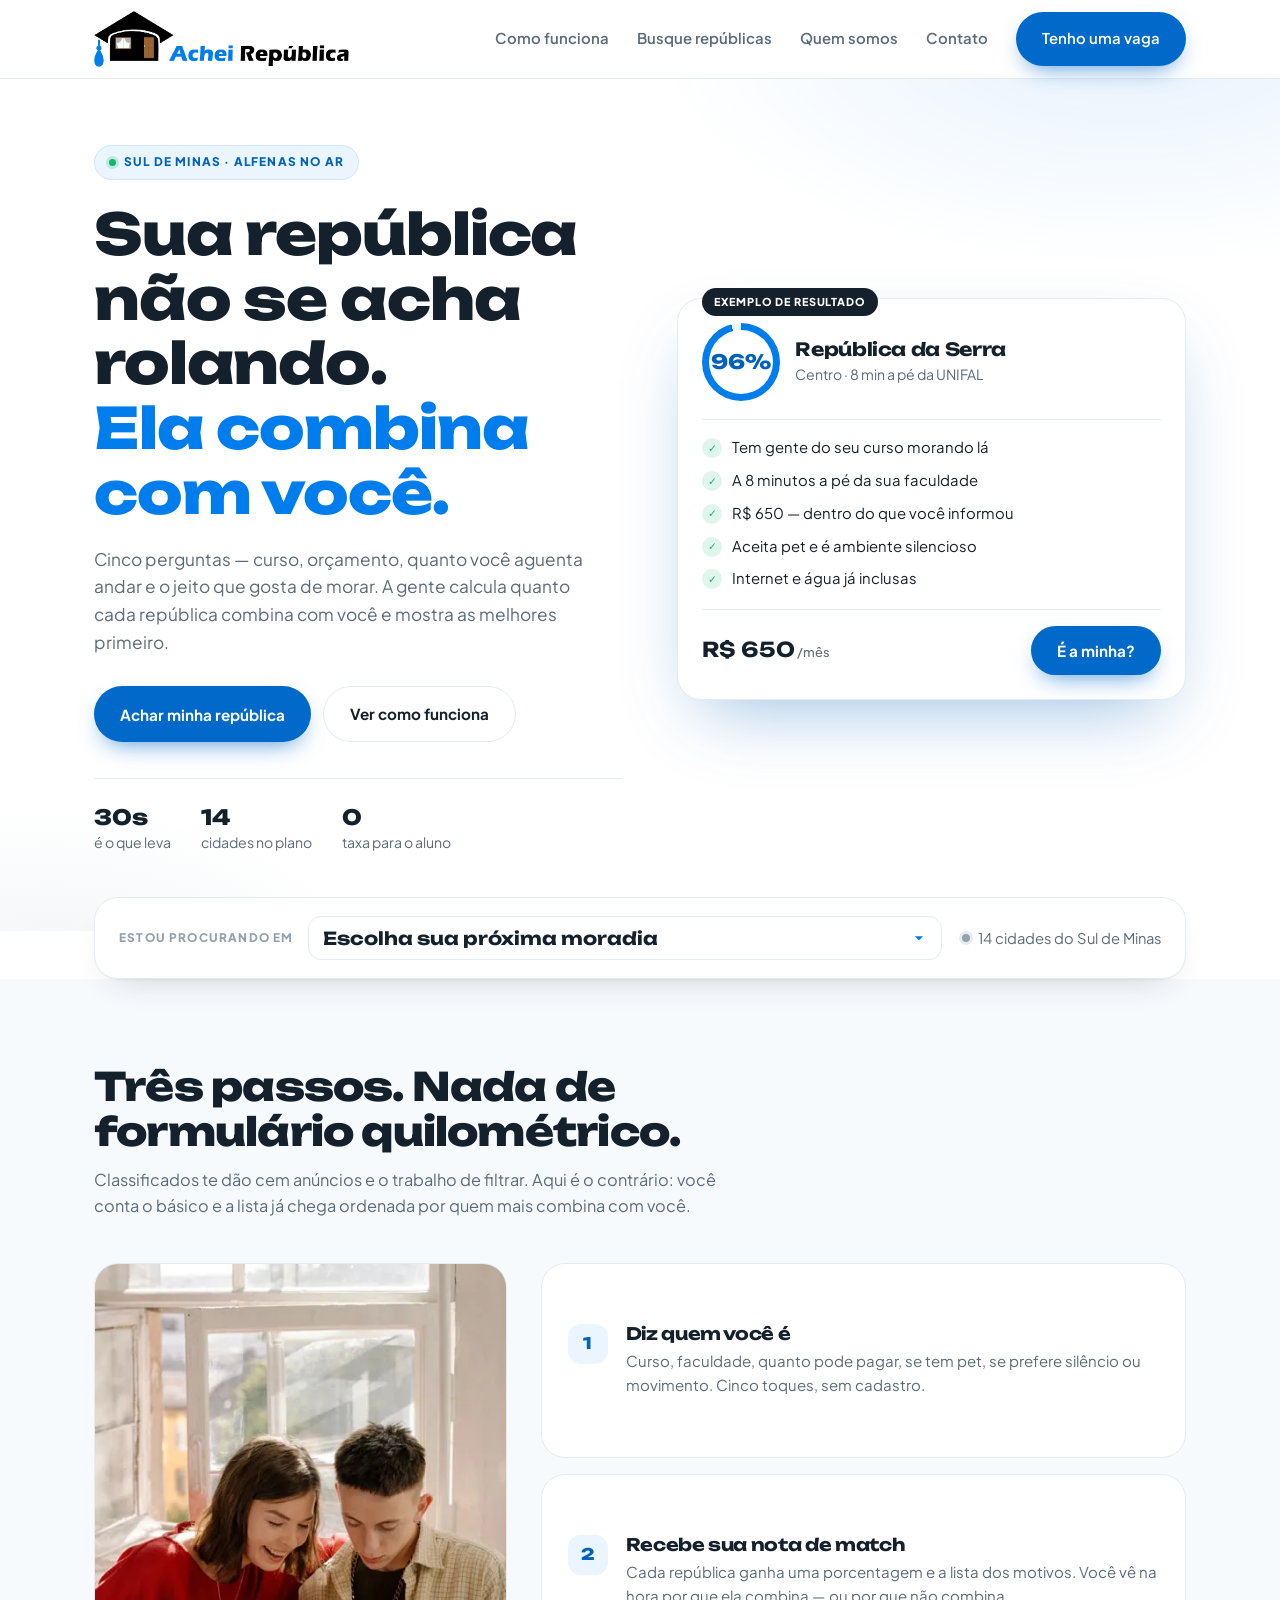
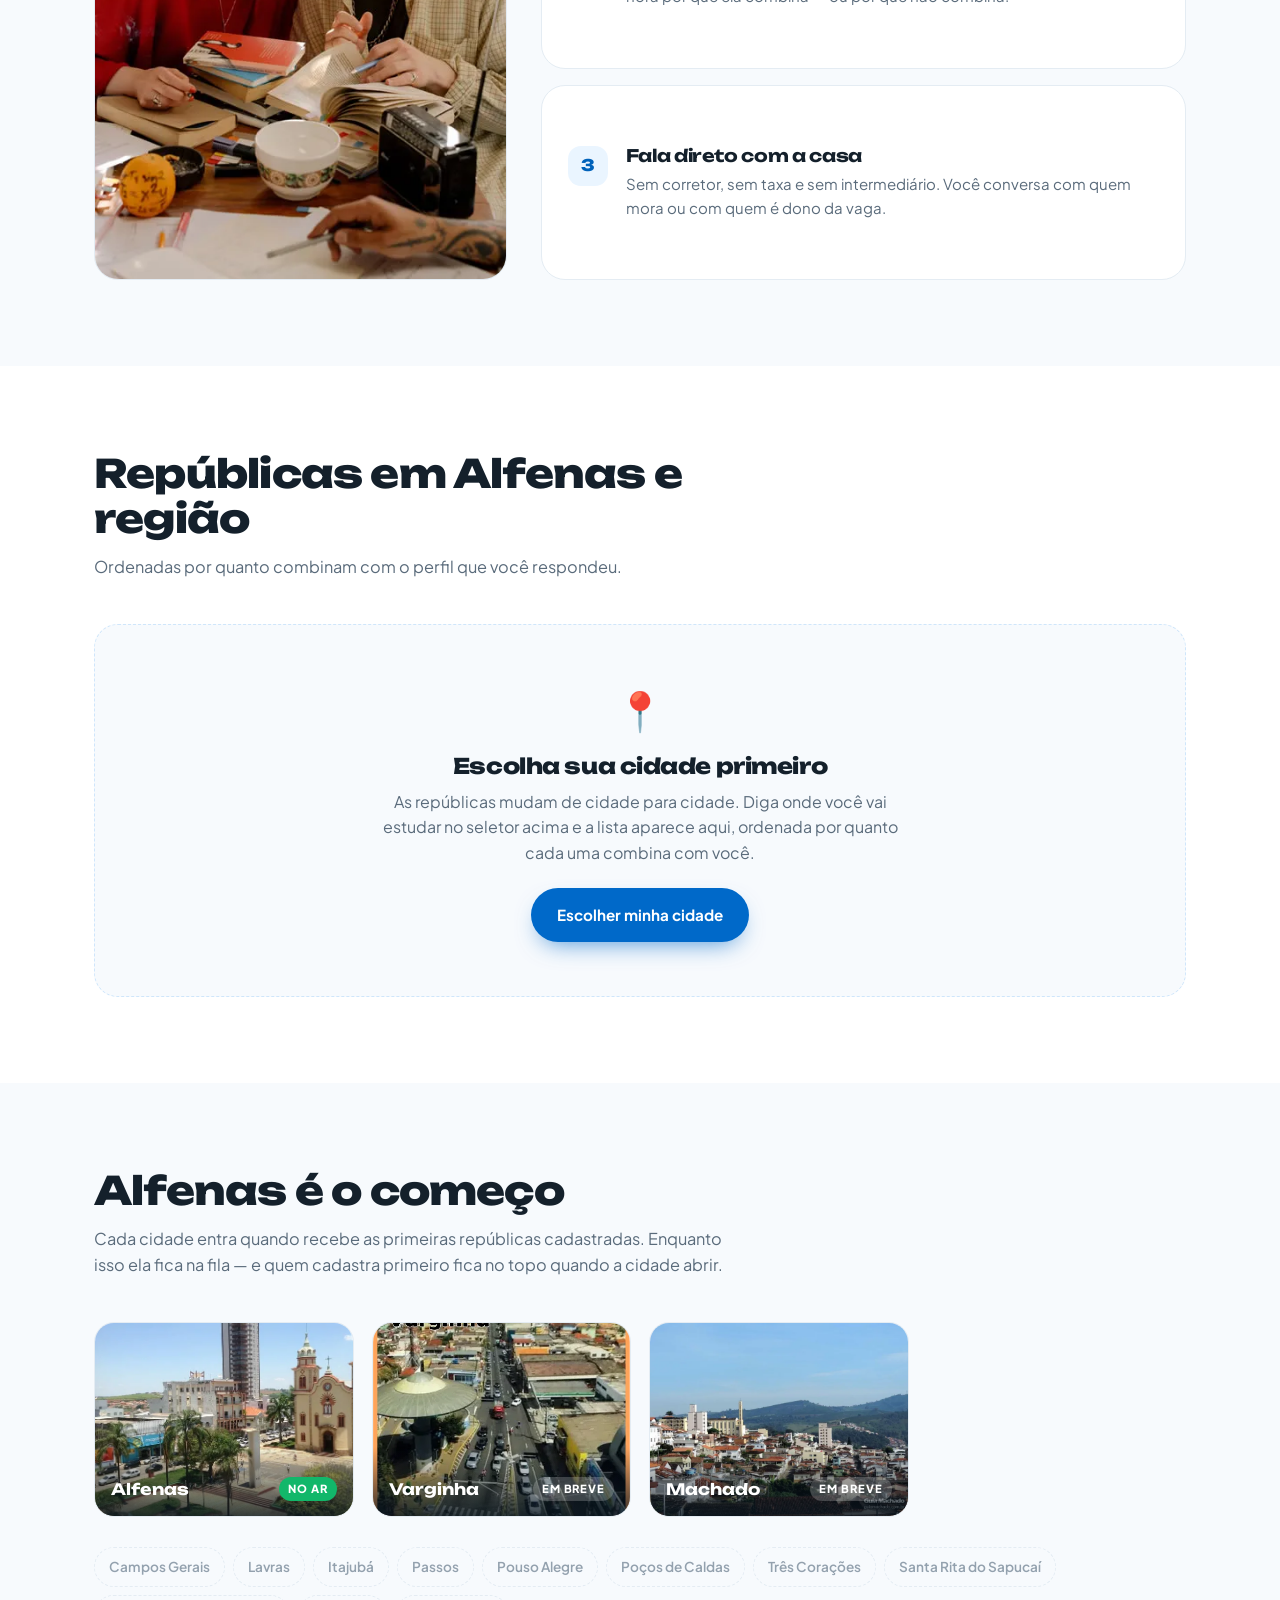
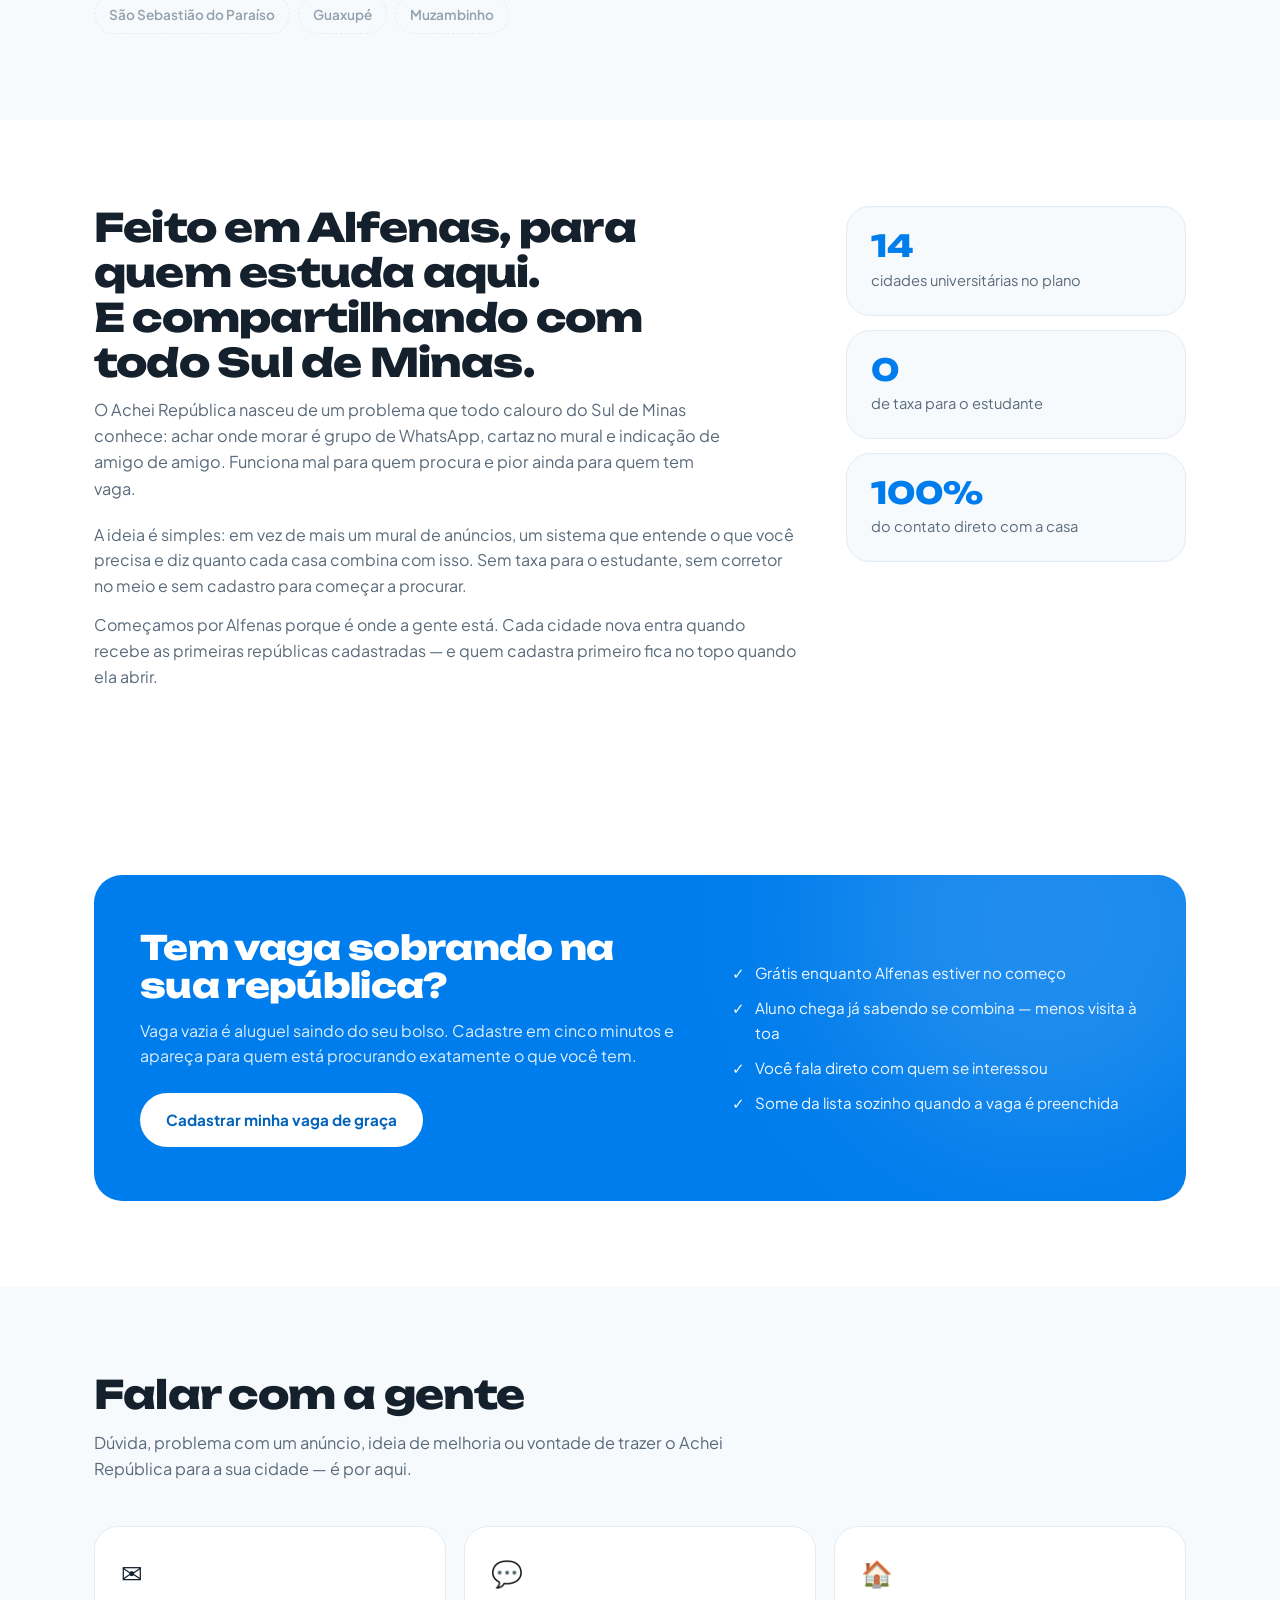
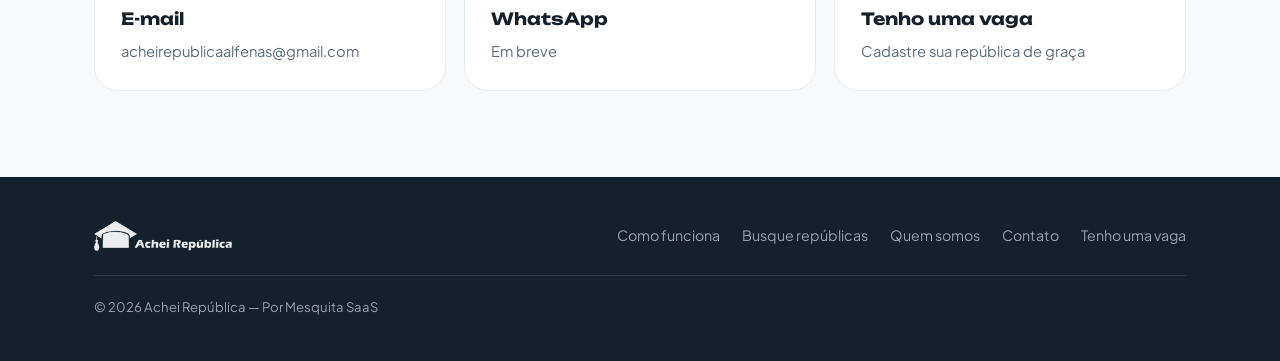
==== commit 10297ccf: "Titulo do Quem somos assume Alfenas como origem, nao como limite "Feito em Alfenas, para quem estuda" ====
--- a/achei-republica-prototipo/index.html
+++ b/achei-republica-prototipo/index.html
@@ -573,7 +573,7 @@
     <div class="quem">
       <div>
         <div class="cabeca">
-          <h2>Feito em Alfenas, para quem estuda aqui</h2>
+          <h2>Feito em Alfenas, para quem estuda aqui.<br />E compartilhando com todo Sul de Minas.</h2>
           <p>
             O Achei República nasceu de um problema que todo calouro do Sul de
             Minas conhece: achar onde morar é grupo de WhatsApp, cartaz no mural
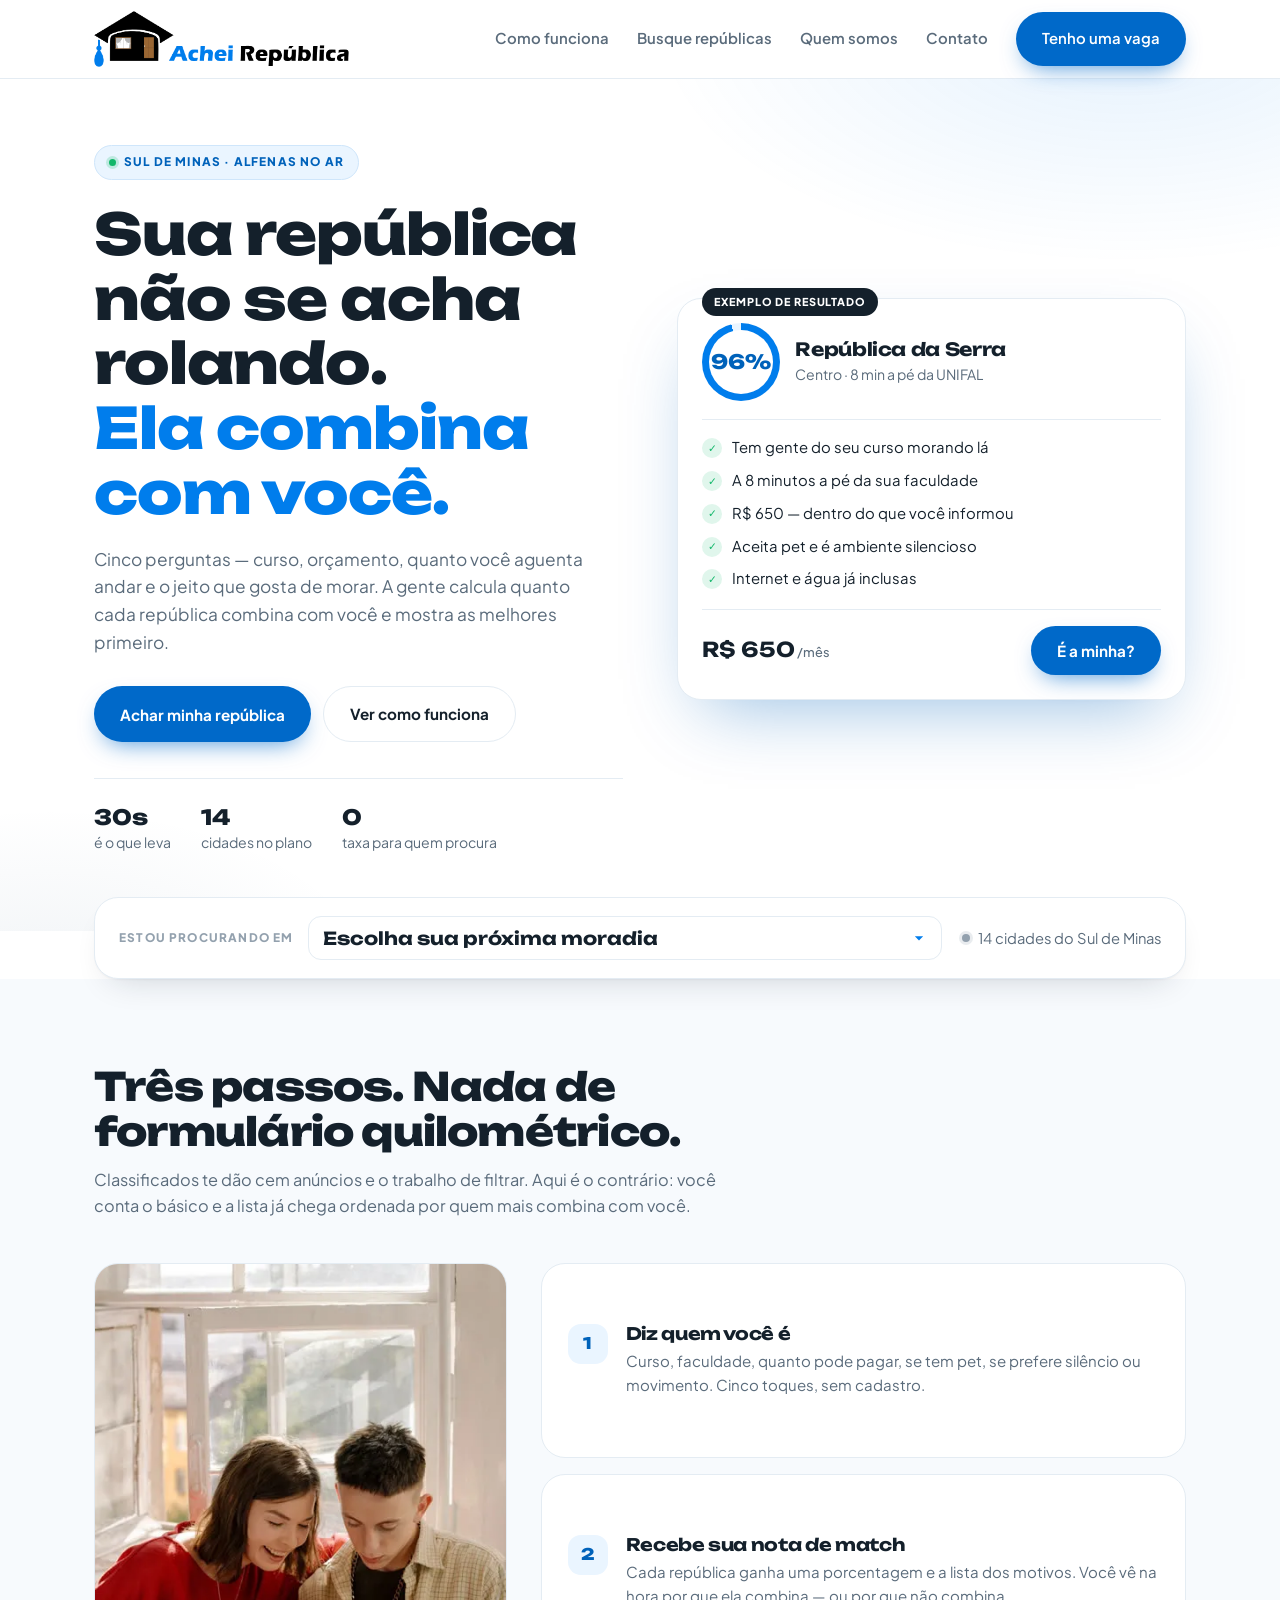
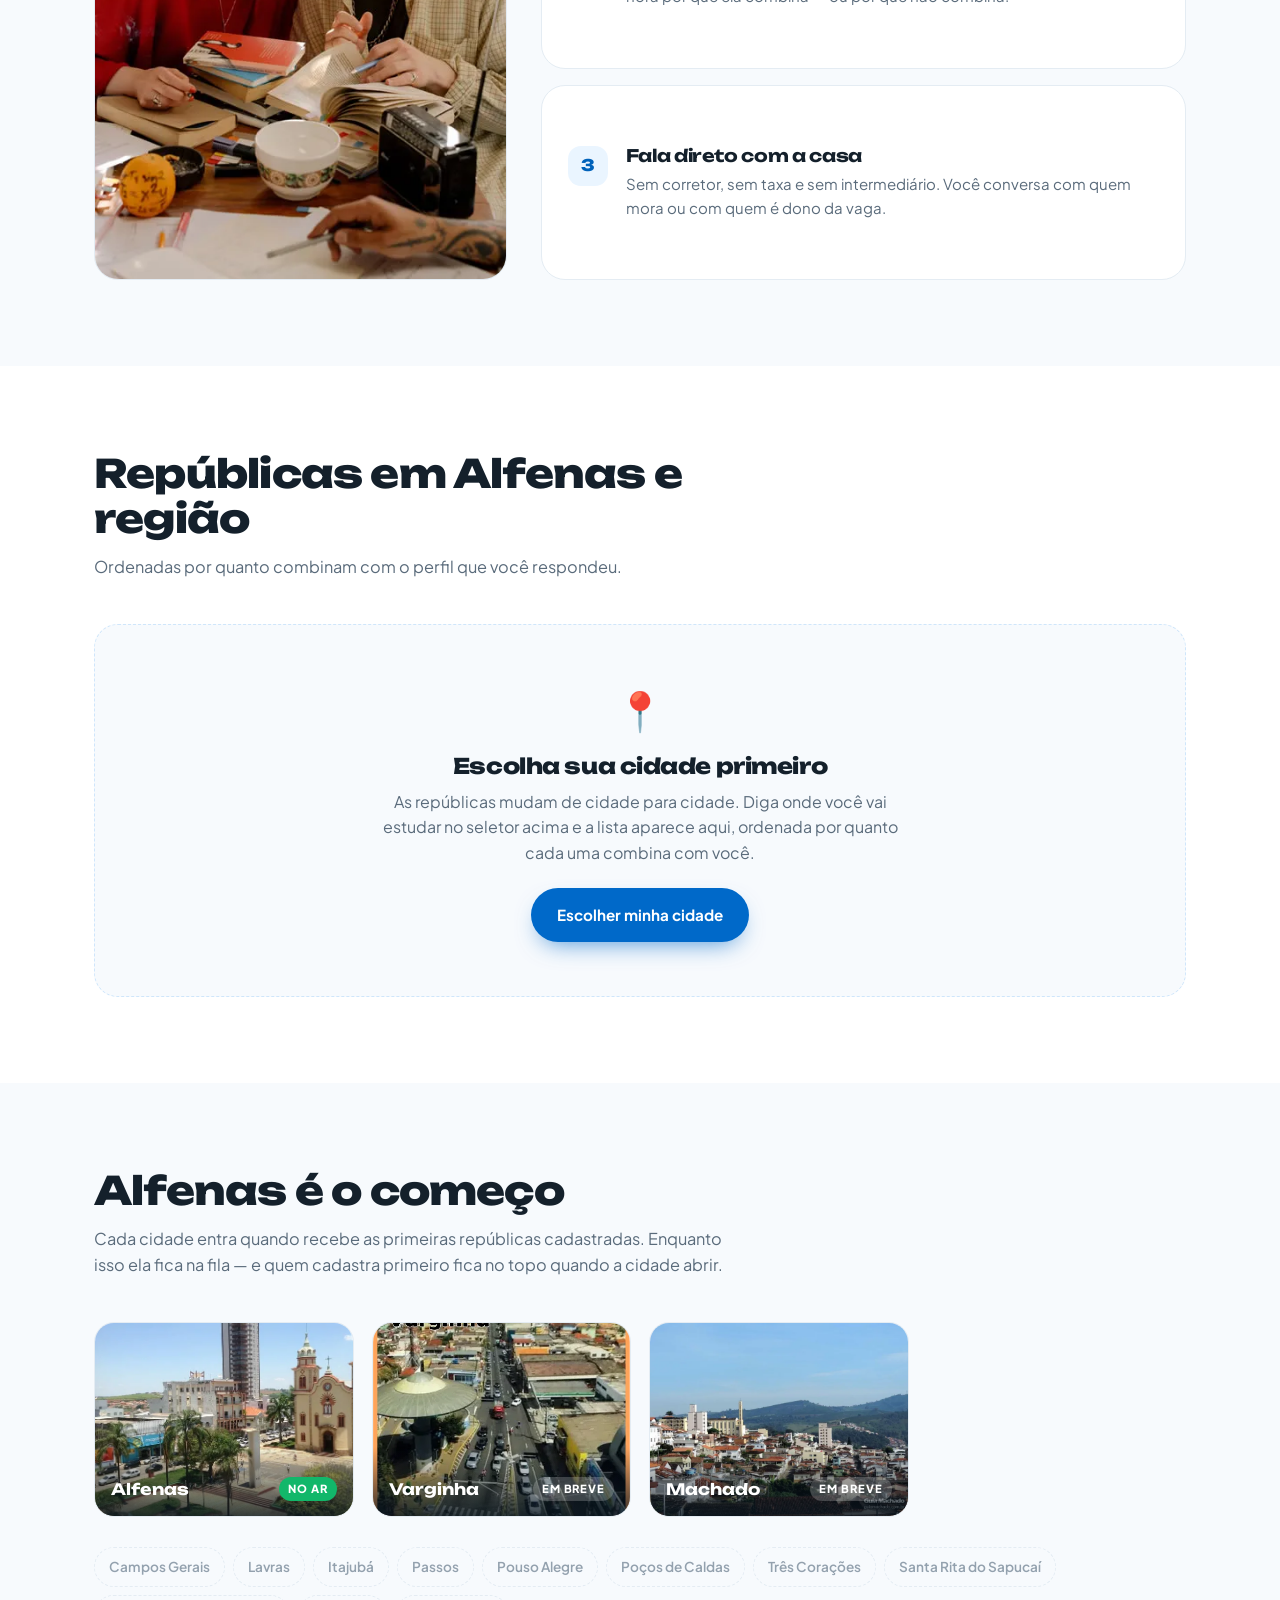
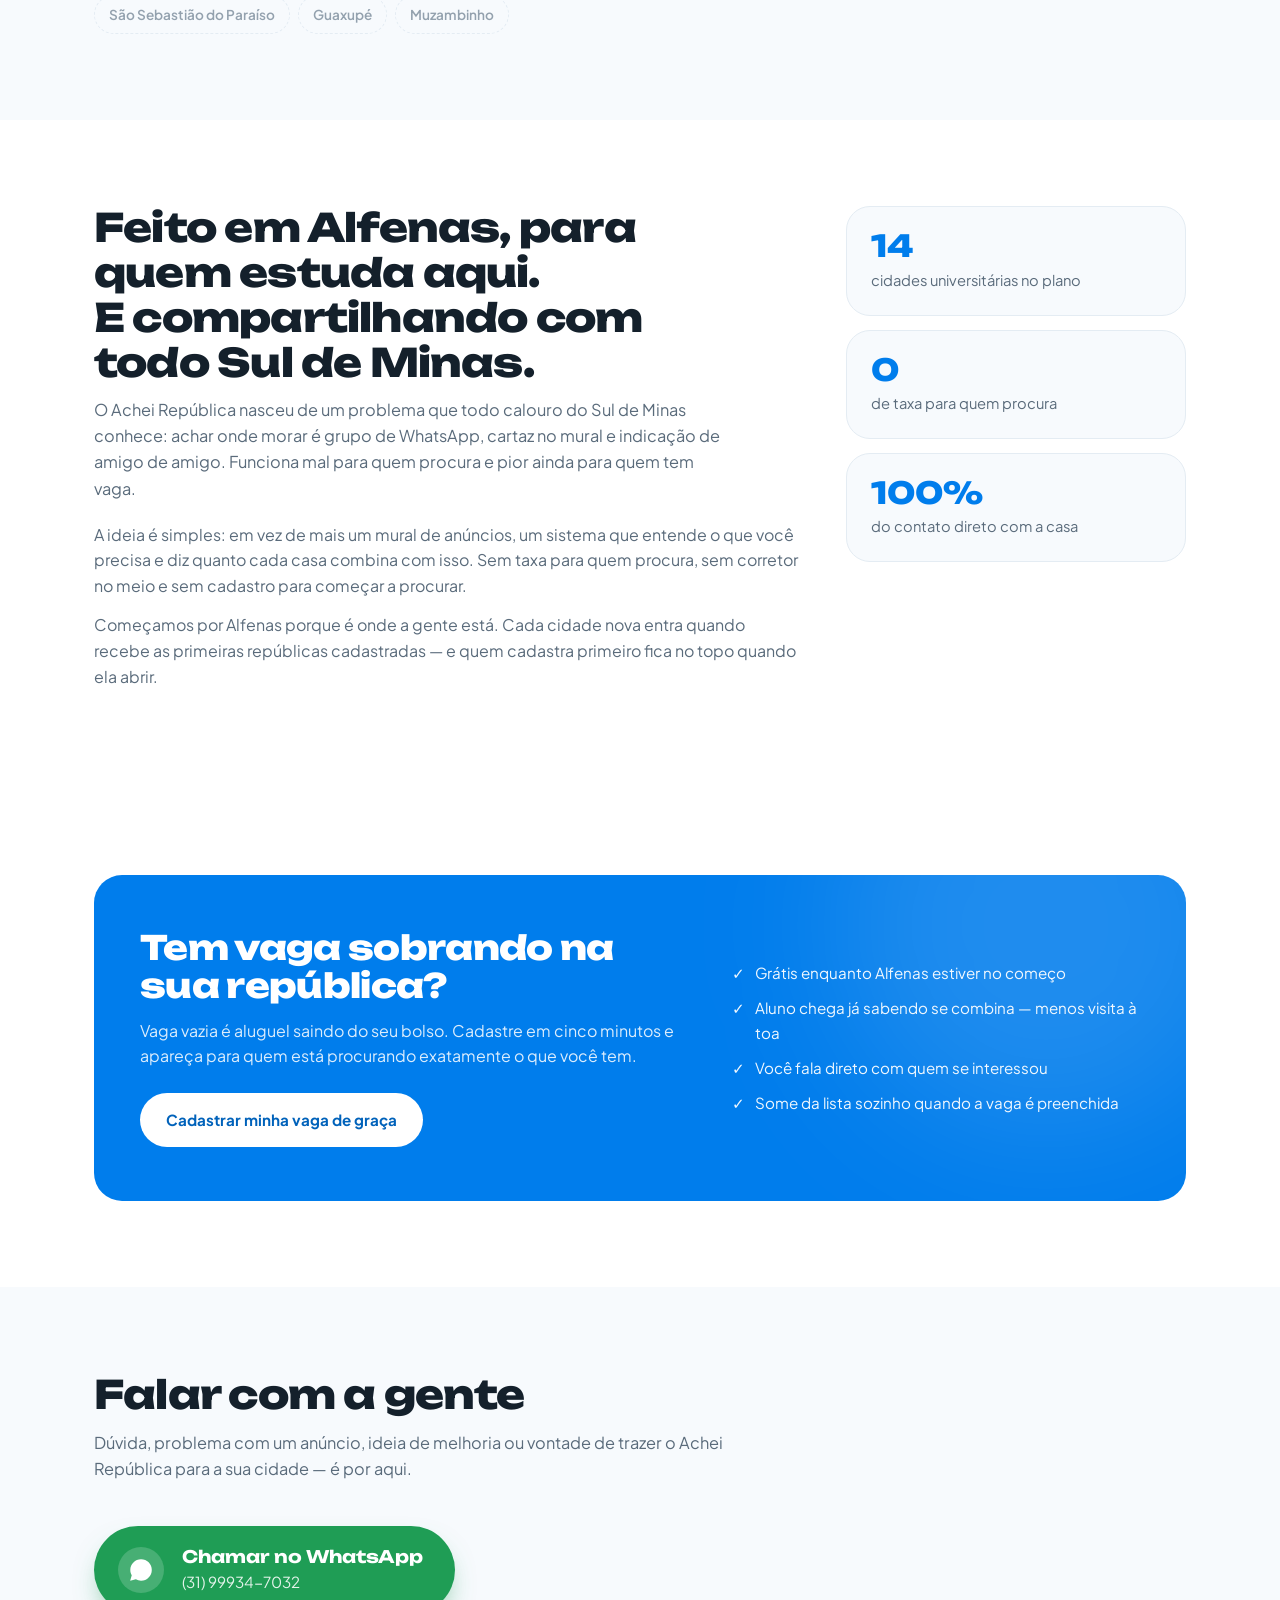
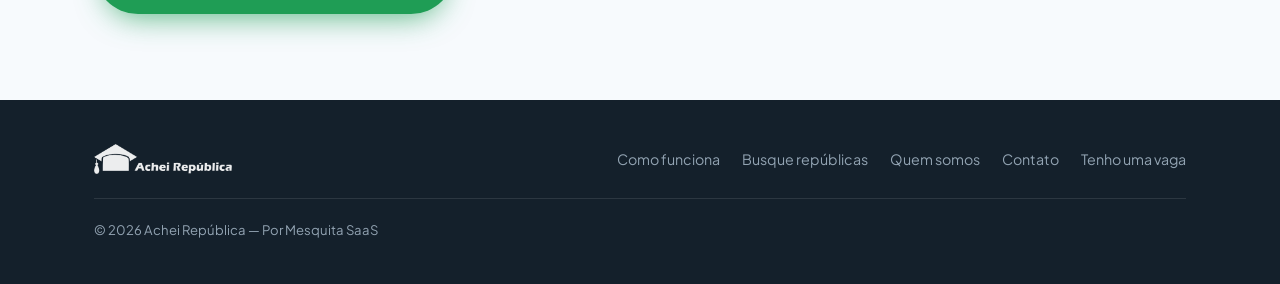
==== commit 12bb2944: "Taxa e para quem procura, e o contato vira so o WhatsApp "Taxa para o aluno" vira "taxa para quem pr" ====
--- a/achei-republica-prototipo/index.html
+++ b/achei-republica-prototipo/index.html
@@ -69,7 +69,7 @@
         <div class="heroi-prova">
           <div><b>30s</b>é o que leva</div>
           <div><b>14</b>cidades no plano</div>
-          <div><b>0</b>taxa para o aluno</div>
+          <div><b>0</b>taxa para quem procura</div>
         </div>
       </div>
 
@@ -584,7 +584,7 @@
         <p class="quem-texto">
           A ideia é simples: em vez de mais um mural de anúncios, um sistema que
           entende o que você precisa e diz quanto cada casa combina com isso.
-          Sem taxa para o estudante, sem corretor no meio e sem cadastro para
+          Sem taxa para quem procura, sem corretor no meio e sem cadastro para
           começar a procurar.
         </p>
         <p class="quem-texto">
@@ -596,7 +596,7 @@
 
       <ul class="quem-numeros">
         <li><b>14</b><span>cidades universitárias no plano</span></li>
-        <li><b>0</b><span>de taxa para o estudante</span></li>
+        <li><b>0</b><span>de taxa para quem procura</span></li>
         <li><b>100%</b><span>do contato direto com a casa</span></li>
       </ul>
     </div>
@@ -645,25 +645,16 @@
       </p>
     </div>
 
-    <div class="contatos">
-      <a class="contato" href="mailto:acheirepublicaalfenas@gmail.com">
-        <span class="contato-icone" aria-hidden="true">✉️</span>
-        <b>E-mail</b>
-        <span>acheirepublicaalfenas@gmail.com</span>
-      </a>
-
-      <div class="contato">
-        <span class="contato-icone" aria-hidden="true">💬</span>
-        <b>WhatsApp</b>
-        <span>Em breve</span>
-      </div>
-
-      <a class="contato" href="#anunciar">
-        <span class="contato-icone" aria-hidden="true">🏠</span>
-        <b>Tenho uma vaga</b>
-        <span>Cadastre sua república de graça</span>
-      </a>
-    </div>
+    <a class="zap" href="https://wa.me/5531999347032?text=Ol%C3%A1%21%20Vim%20pelo%20Achei%20Rep%C3%BAblica."
+       target="_blank" rel="noopener">
+      <span class="zap-icone" aria-hidden="true">
+        <svg viewBox="0 0 24 24"><path d="M17.47 14.38c-.3-.15-1.76-.87-2.03-.97-.27-.1-.47-.15-.67.15-.2.3-.77.97-.94 1.17-.17.2-.35.22-.65.07-.3-.15-1.26-.46-2.4-1.48-.89-.79-1.49-1.77-1.66-2.07-.17-.3-.02-.46.13-.61.14-.13.3-.35.45-.52.15-.17.2-.3.3-.5.1-.2.05-.37-.02-.52-.08-.15-.67-1.61-.92-2.21-.24-.58-.49-.5-.67-.51h-.57c-.2 0-.52.07-.79.37-.27.3-1.04 1.02-1.04 2.48s1.06 2.88 1.21 3.08c.15.2 2.1 3.2 5.08 4.49.71.3 1.26.49 1.69.63.71.22 1.36.19 1.87.12.57-.09 1.76-.72 2.01-1.41.25-.7.25-1.29.17-1.42-.07-.13-.27-.2-.57-.35M12.04 2C6.58 2 2.13 6.45 2.13 11.91c0 1.75.46 3.45 1.32 4.95L2 22l5.25-1.38a9.87 9.87 0 0 0 4.79 1.22h.01c5.46 0 9.91-4.45 9.91-9.91 0-2.65-1.03-5.14-2.9-7.01A9.82 9.82 0 0 0 12.04 2"/></svg>
+      </span>
+      <span class="zap-texto">
+        <b>Chamar no WhatsApp</b>
+        <span>(31) 99934-7032</span>
+      </span>
+    </a>
   </div>
 </section>
 
--- a/achei-republica-prototipo/css/style.css
+++ b/achei-republica-prototipo/css/style.css
@@ -892,3 +892,37 @@
 .contato-icone { font-size: 1.6rem; display: block; margin-bottom: 12px; }
 .contato b { display: block; font-family: var(--display); font-size: 1.05rem; margin-bottom: 5px; }
 .contato span:not(.contato-icone) { font-size: .92rem; color: var(--tinta-suave); word-break: break-word; }
+
+/* ---------- Contato ---------- */
+/* Um caminho só, verde do WhatsApp, alvo grande. Num produto para quem
+   procura moradia, e-mail é caminho que ninguém percorre: a pessoa quer
+   mandar mensagem e ter resposta hoje. */
+.zap {
+    display: inline-flex;
+    align-items: center;
+    gap: 18px;
+    background: #1f9d55;
+    color: #fff;
+    padding: 20px 32px 20px 24px;
+    border-radius: 999px;
+    box-shadow: 0 14px 30px -12px rgba(31,157,85,.75);
+    transition: background-color .2s, transform .15s;
+}
+.zap:hover { background: #177a42; }
+.zap:active { transform: translateY(1px); }
+
+.zap-icone {
+    width: 46px; height: 46px;
+    border-radius: 50%;
+    background: rgba(255,255,255,.18);
+    display: grid; place-items: center;
+    flex-shrink: 0;
+}
+.zap-icone svg { width: 26px; height: 26px; fill: #fff; }
+
+.zap-texto b { display: block; font-family: var(--display); font-size: 1.08rem; line-height: 1.3; }
+.zap-texto span { font-size: .95rem; color: rgba(255,255,255,.88); }
+
+@media (max-width: 480px) {
+    .zap { width: 100%; justify-content: center; padding: 18px 22px; }
+}
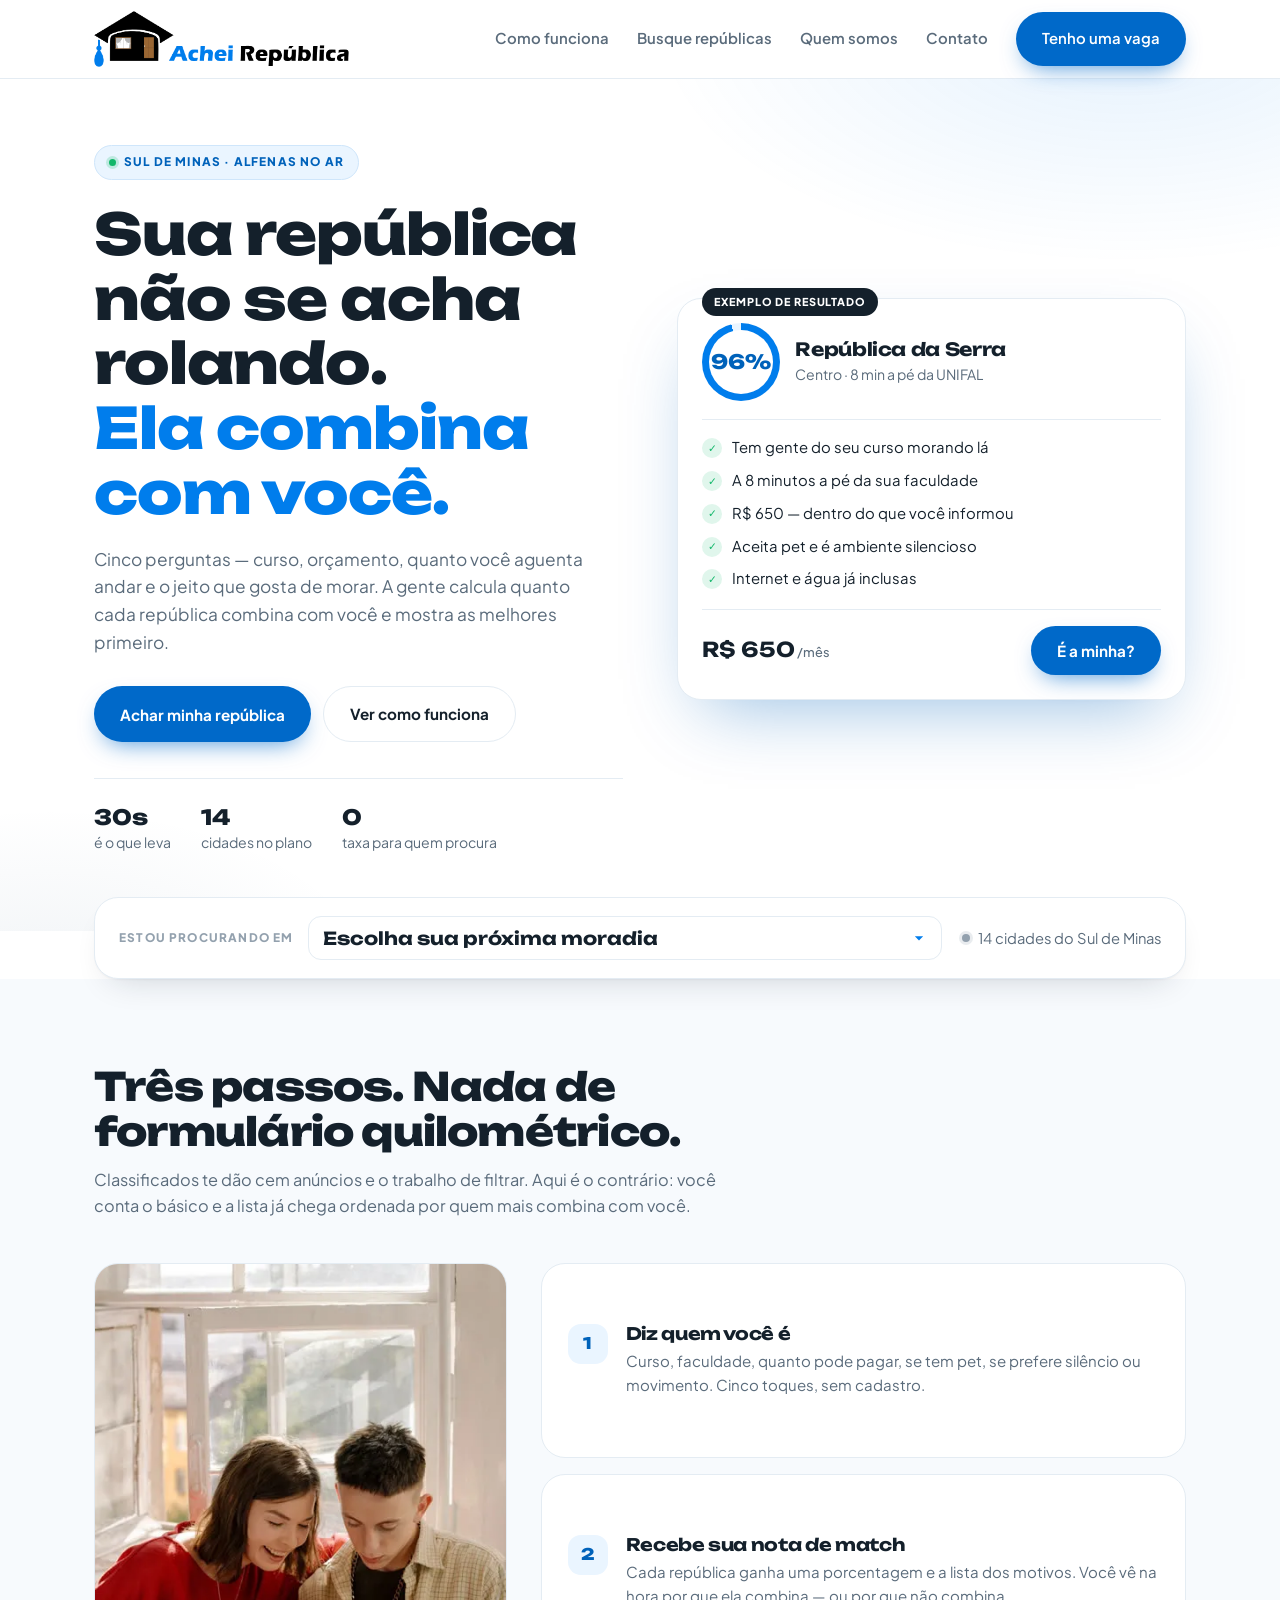
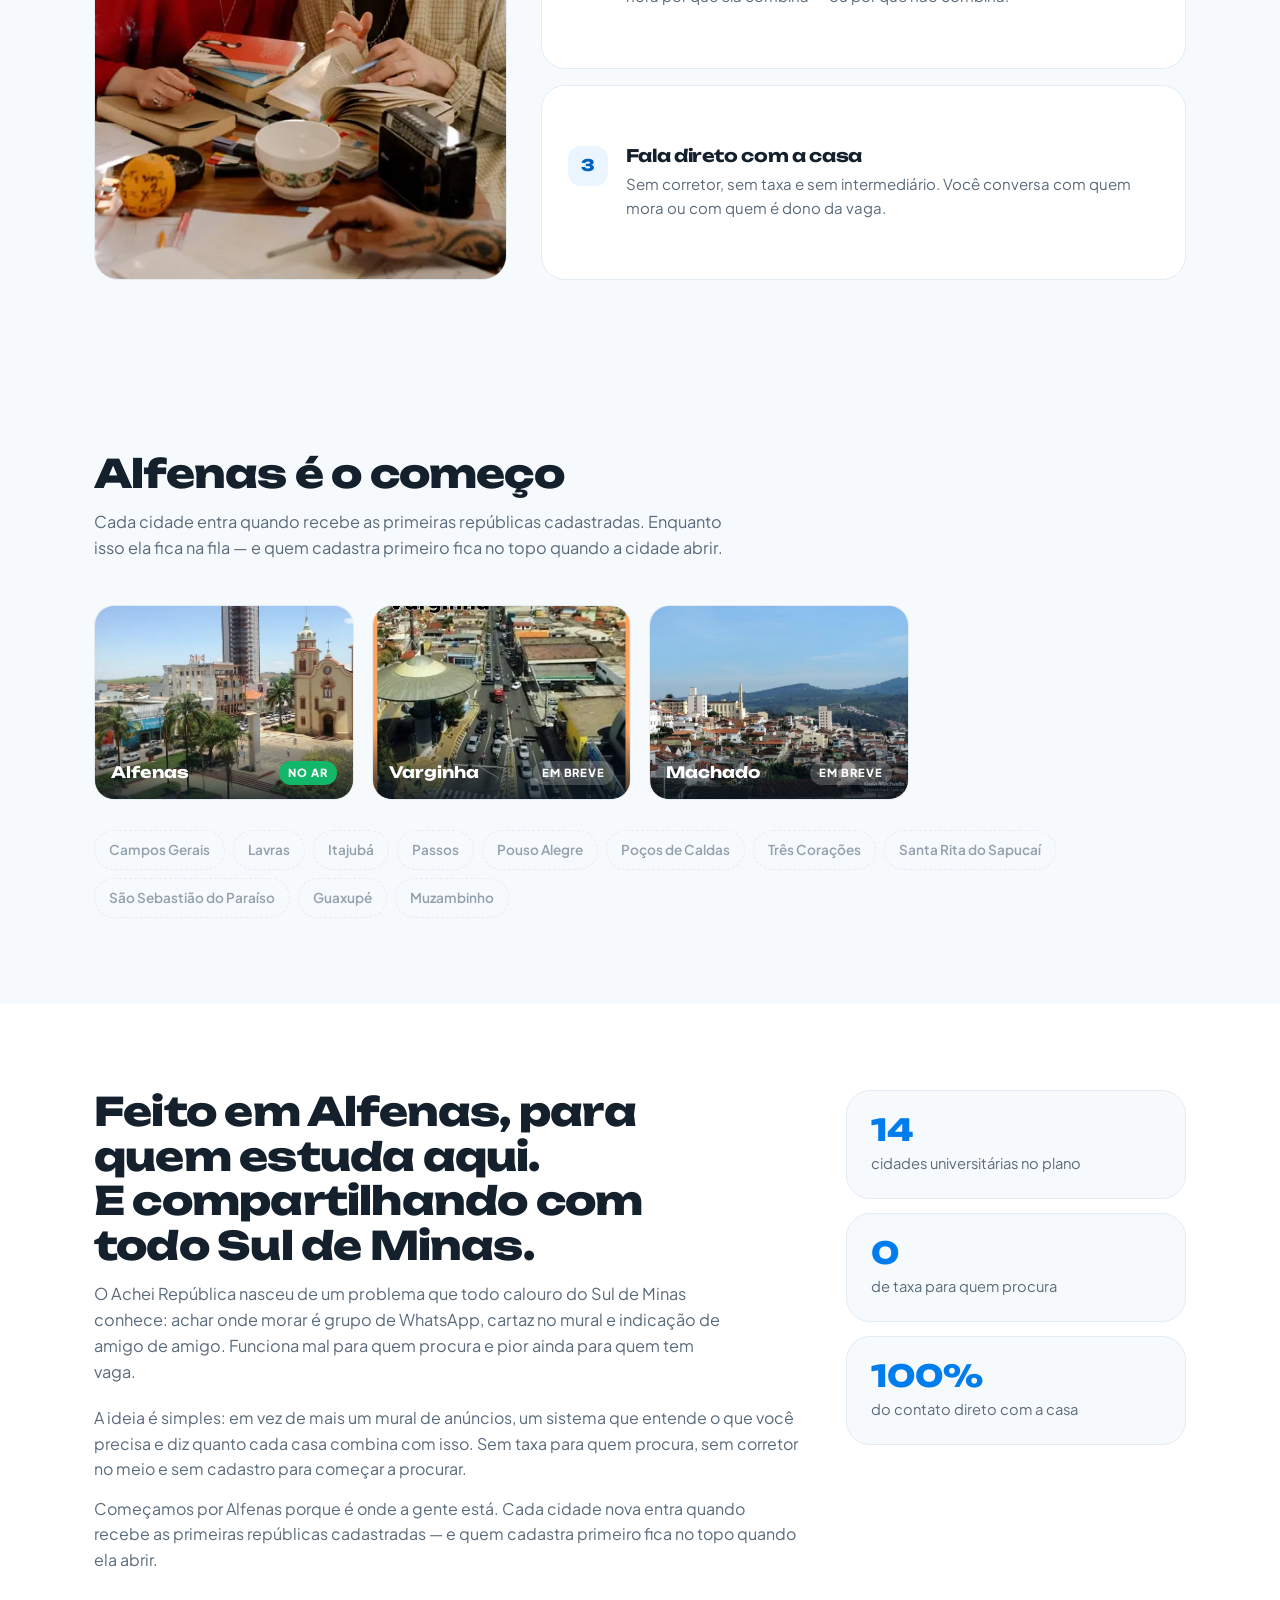
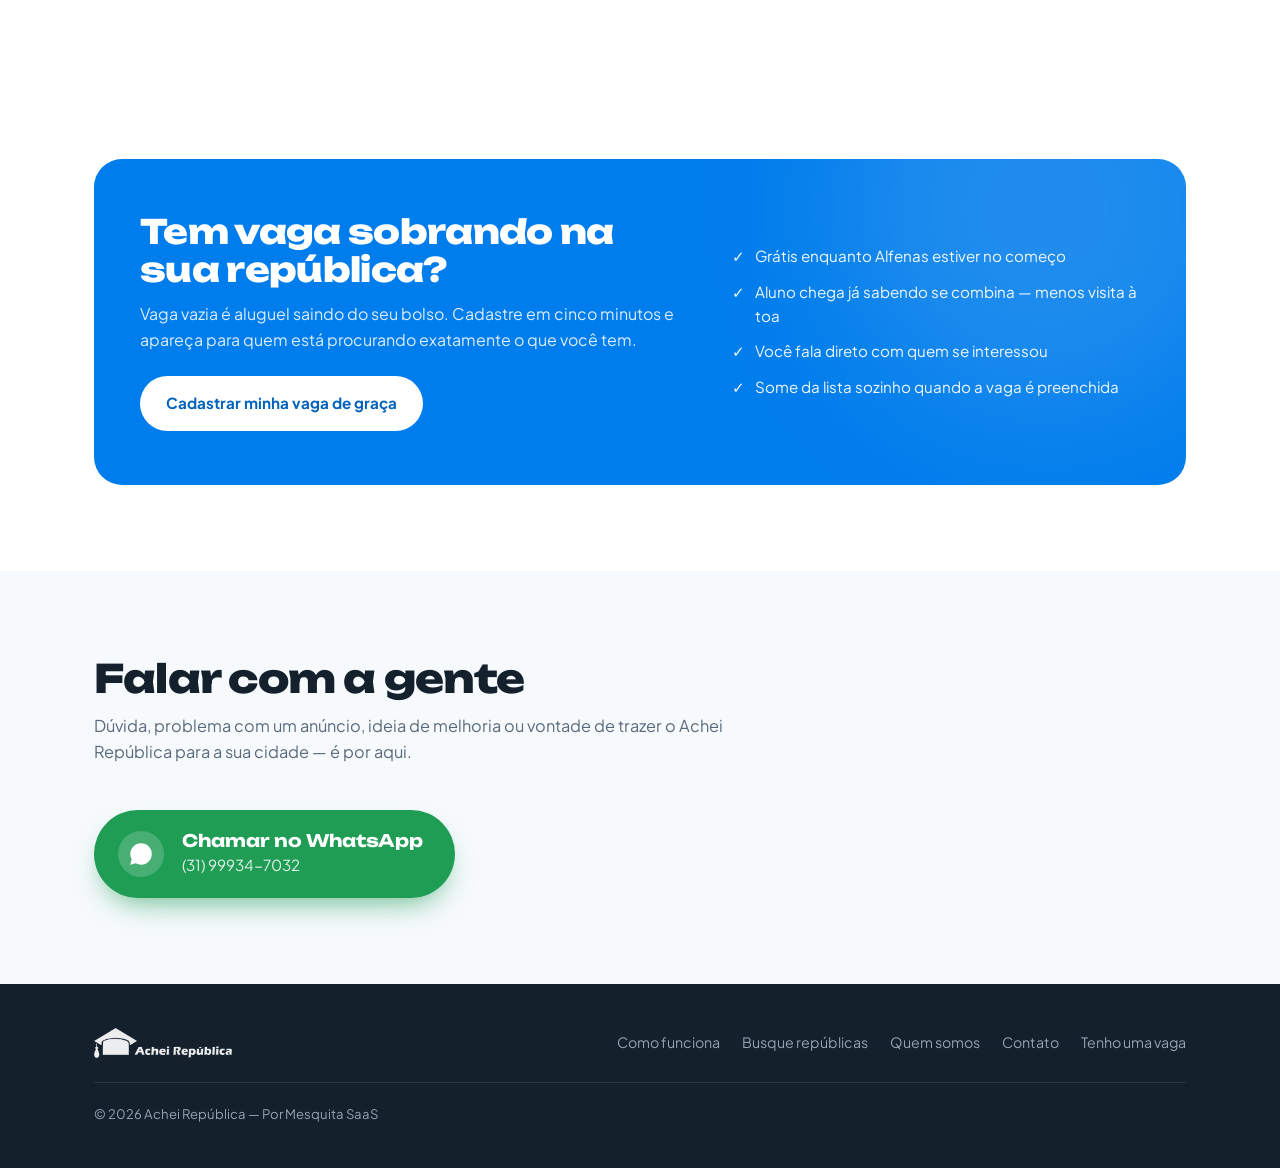
==== commit 3ecc982d: "Fichas passam a ordenar e filtrar de verdade O Igor apontou que "Perto da faculdade" nao faz sentido" ====
--- a/achei-republica-prototipo/index.html
+++ b/achei-republica-prototipo/index.html
@@ -213,12 +213,21 @@
       <button type="button" id="refazerQuiz">Refazer as perguntas</button>
     </div>
 
-    <div class="fichas" role="group" aria-label="Ordenar por">
-      <button class="ficha ativa" type="button">Mais combinam</button>
-      <button class="ficha" type="button">Perto da faculdade</button>
-      <button class="ficha" type="button">Menor preço</button>
-      <button class="ficha" type="button">Aceita pet</button>
-      <button class="ficha" type="button">Sem caução</button>
+    <div class="fichas" role="group" aria-label="Ordenar e filtrar">
+      <button class="ficha ativa" type="button" data-ficha="combinam">Mais combinam</button>
+      <button class="ficha" type="button" data-ficha="faculdade">Perto da faculdade</button>
+      <button class="ficha" type="button" data-ficha="preco">Menor preço</button>
+      <button class="ficha" type="button" data-ficha="pet">Aceita pet</button>
+      <button class="ficha" type="button" data-ficha="caucao">Sem caução</button>
+    </div>
+
+    <!-- "Perto da faculdade" não quer dizer nada sozinho: perto de qual?
+         Escolhida a ficha, aparece o seletor com as faculdades que
+         existem na cidade — montado a partir dos próprios anúncios, para
+         nunca oferecer uma faculdade que não tem república nenhuma. -->
+    <div class="ficha-faculdade" id="fichaFaculdade" hidden>
+      <label for="selFaculdade">Perto de qual faculdade?</label>
+      <select id="selFaculdade"></select>
     </div>
 
     <button class="abrir-filtros" id="abrirFiltros" type="button"
@@ -378,7 +387,7 @@
     <div class="vitrine" id="vitrine">
 
       <article class="anuncio" data-cidade="alfenas" data-uni="UNIFAL" data-cursos="Medicina,Enfermagem"
-               data-preco="650" data-min="8" data-modo="pe" data-perfil="silencioso,pet,mista">
+               data-preco="650" data-caucao="0" data-min="8" data-modo="pe" data-perfil="silencioso,pet,mista">
         <div class="anuncio-foto">
           <small>Foto em breve</small>
           <span class="selo-tipo">Mista</span>
@@ -396,7 +405,7 @@
       </article>
 
       <article class="anuncio" data-cidade="alfenas" data-uni="UNIFAL" data-cursos="Enfermagem,Nutrição"
-               data-preco="580" data-min="12" data-modo="bike" data-perfil="silencioso,feminina">
+               data-preco="580" data-caucao="580" data-min="12" data-modo="bike" data-perfil="silencioso,feminina">
         <div class="anuncio-foto">
           <small>Foto em breve</small>
           <span class="selo-tipo">Feminina</span>
@@ -414,7 +423,7 @@
       </article>
 
       <article class="anuncio" data-cidade="alfenas" data-uni="UNIFAL" data-cursos="Medicina,Odontologia"
-               data-preco="720" data-min="5" data-modo="pe" data-perfil="silencioso,individual">
+               data-preco="720" data-caucao="720" data-min="5" data-modo="pe" data-perfil="silencioso,individual">
         <div class="anuncio-foto">
           <small>Foto em breve</small>
           <span class="selo-tipo">Kitnet</span>
@@ -432,7 +441,7 @@
       </article>
 
       <article class="anuncio" data-cidade="alfenas" data-uni="UNIFENAS" data-cursos="Agronomia,Veterinária"
-               data-preco="590" data-min="10" data-modo="pe" data-perfil="pet,festas,masculina">
+               data-preco="590" data-caucao="0" data-min="10" data-modo="pe" data-perfil="pet,festas,masculina">
         <div class="anuncio-foto">
           <small>Foto em breve</small>
           <span class="selo-tipo">Masculina</span>
@@ -450,7 +459,7 @@
       </article>
 
       <article class="anuncio" data-cidade="alfenas" data-uni="UNIFAL" data-cursos="Direito,Letras"
-               data-preco="610" data-min="6" data-modo="pe" data-perfil="silencioso,pet,mista">
+               data-preco="610" data-caucao="300" data-min="6" data-modo="pe" data-perfil="silencioso,pet,mista">
         <div class="anuncio-foto">
           <small>Foto em breve</small>
           <span class="selo-tipo">LGBTQIAPN+</span>
@@ -468,7 +477,7 @@
       </article>
 
       <article class="anuncio" data-cidade="alfenas" data-uni="IFSULDEMINAS" data-cursos="Administração,Informática"
-               data-preco="780" data-min="15" data-modo="bike" data-perfil="individual,silencioso">
+               data-preco="780" data-caucao="780" data-min="15" data-modo="bike" data-perfil="individual,silencioso">
         <div class="anuncio-foto">
           <small>Foto em breve</small>
           <span class="selo-tipo">Apartamento</span>
@@ -485,19 +494,6 @@
         </div>
       </article>
 
-    </div>
-
-    <!-- Ninguém escolheu cidade ainda: em vez de mostrar Alfenas por
-         conta própria, a página pede a escolha. -->
-    <div class="vazio" id="vitrineEscolha">
-      <div class="vazio-icone" aria-hidden="true">📍</div>
-      <h3>Escolha sua cidade primeiro</h3>
-      <p>
-        As repúblicas mudam de cidade para cidade. Diga onde você vai estudar
-        no seletor acima e a lista aparece aqui, ordenada por quanto cada uma
-        combina com você.
-      </p>
-      <a href="#cidade" class="btn btn-azul">Escolher minha cidade</a>
     </div>
 
     <!-- Cidade sem república cadastrada. Não é erro: é a hora exata de
--- a/achei-republica-prototipo/css/style.css
+++ b/achei-republica-prototipo/css/style.css
@@ -926,3 +926,42 @@
 @media (max-width: 480px) {
     .zap { width: 100%; justify-content: center; padding: 18px 22px; }
 }
+
+/* A seção de repúblicas some inteira enquanto ninguém escolheu cidade. */
+.secao[hidden] { display: none; }
+
+/* ---------- Seletor de faculdade ---------- */
+/* Aparece só quando a ficha "Perto da faculdade" está acesa. Sem ele a
+   ficha não quer dizer nada: perto de qual? */
+.ficha-faculdade {
+    display: flex;
+    align-items: center;
+    gap: 14px;
+    flex-wrap: wrap;
+    background: var(--azul-fraco);
+    border: 1px solid var(--azul-linha);
+    border-radius: var(--raio);
+    padding: 14px 18px;
+    margin-bottom: 22px;
+}
+.ficha-faculdade[hidden] { display: none; }
+
+.ficha-faculdade label {
+    font-size: .74rem; font-weight: 800;
+    letter-spacing: .1em; text-transform: uppercase;
+    color: var(--azul-forte);
+}
+
+.ficha-faculdade select {
+    font-family: var(--display);
+    font-size: 1rem; font-weight: 700;
+    color: var(--tinta);
+    padding: 9px 38px 9px 14px;
+    border: 1.5px solid var(--azul-linha);
+    border-radius: 11px;
+    background: #fff url("data:image/svg+xml;charset=utf8,%3Csvg xmlns='http://www.w3.org/2000/svg' viewBox='0 0 24 24' fill='%23007dec'%3E%3Cpath d='M7 10l5 5 5-5z'/%3E%3C/svg%3E") no-repeat right 10px center;
+    background-size: 18px;
+    appearance: none;
+    cursor: pointer;
+}
+.ficha-faculdade select:focus { outline: 2px solid var(--azul); outline-offset: -1px; }
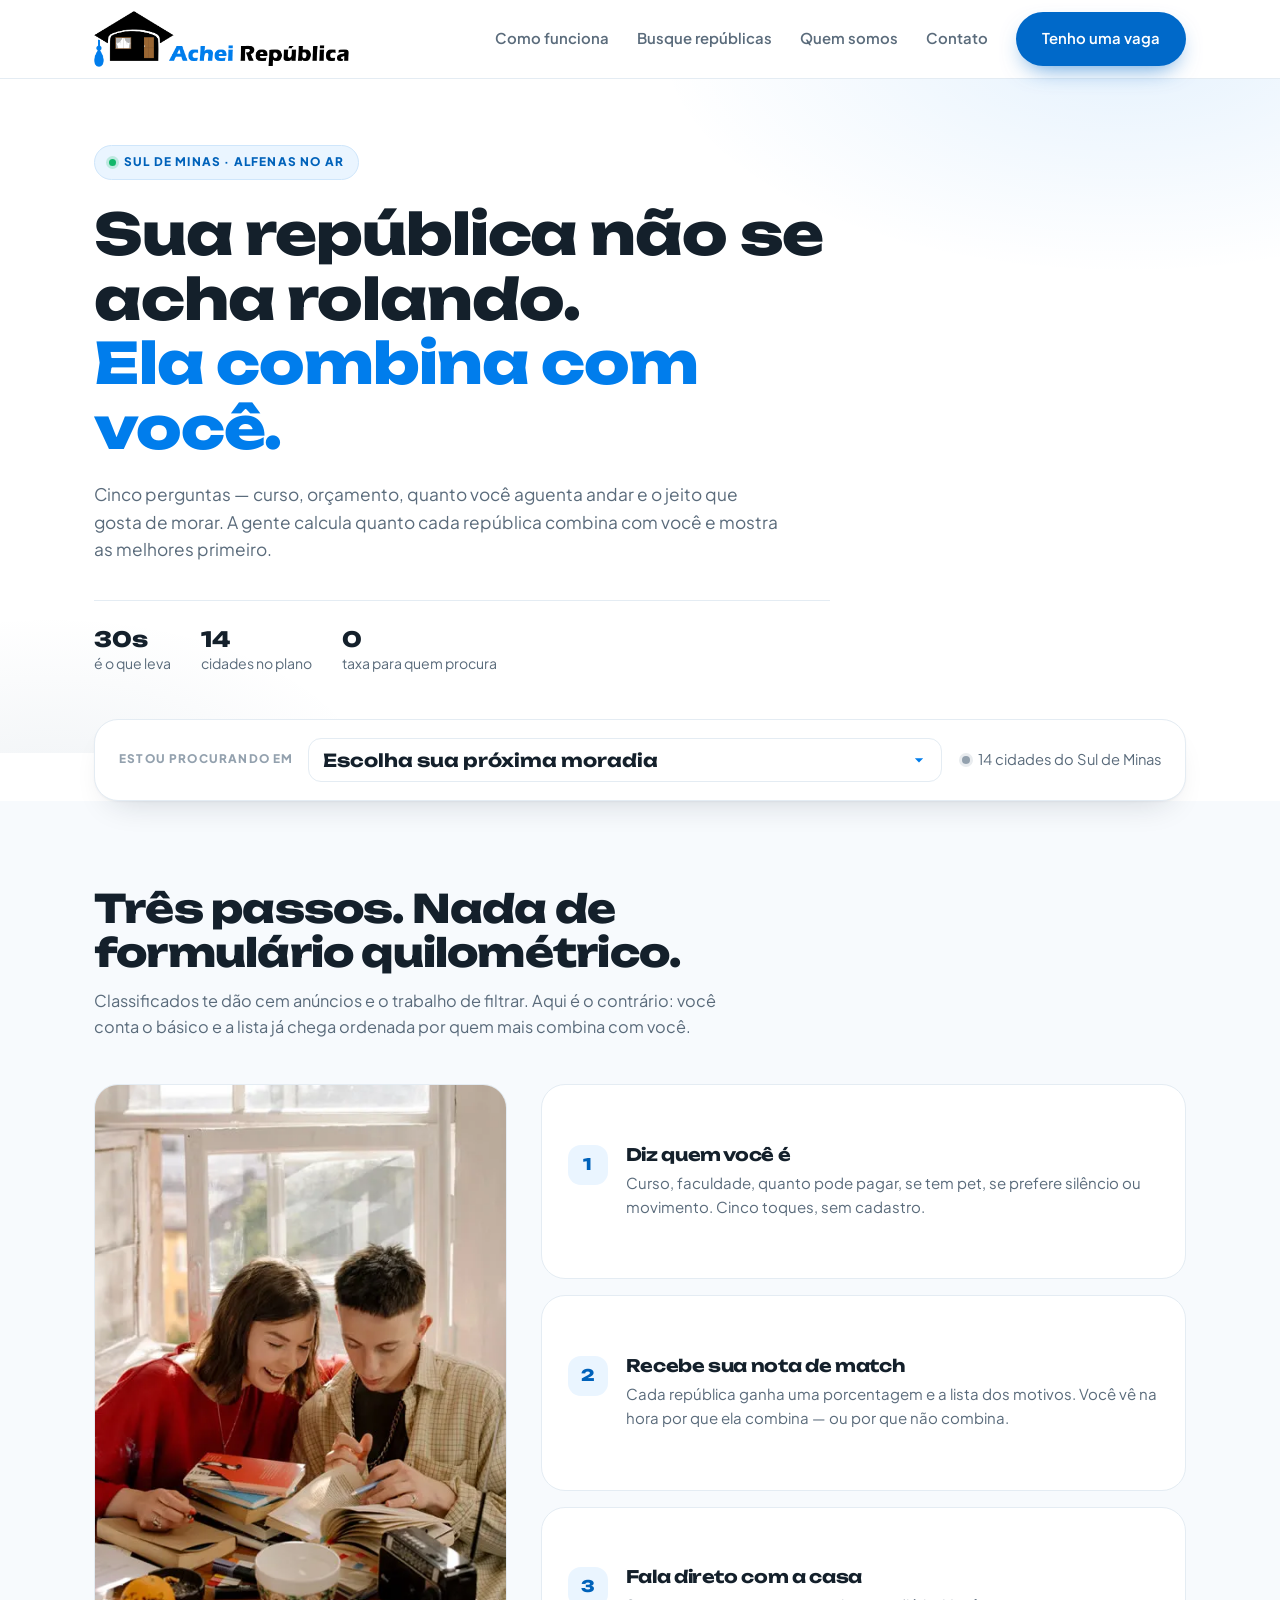
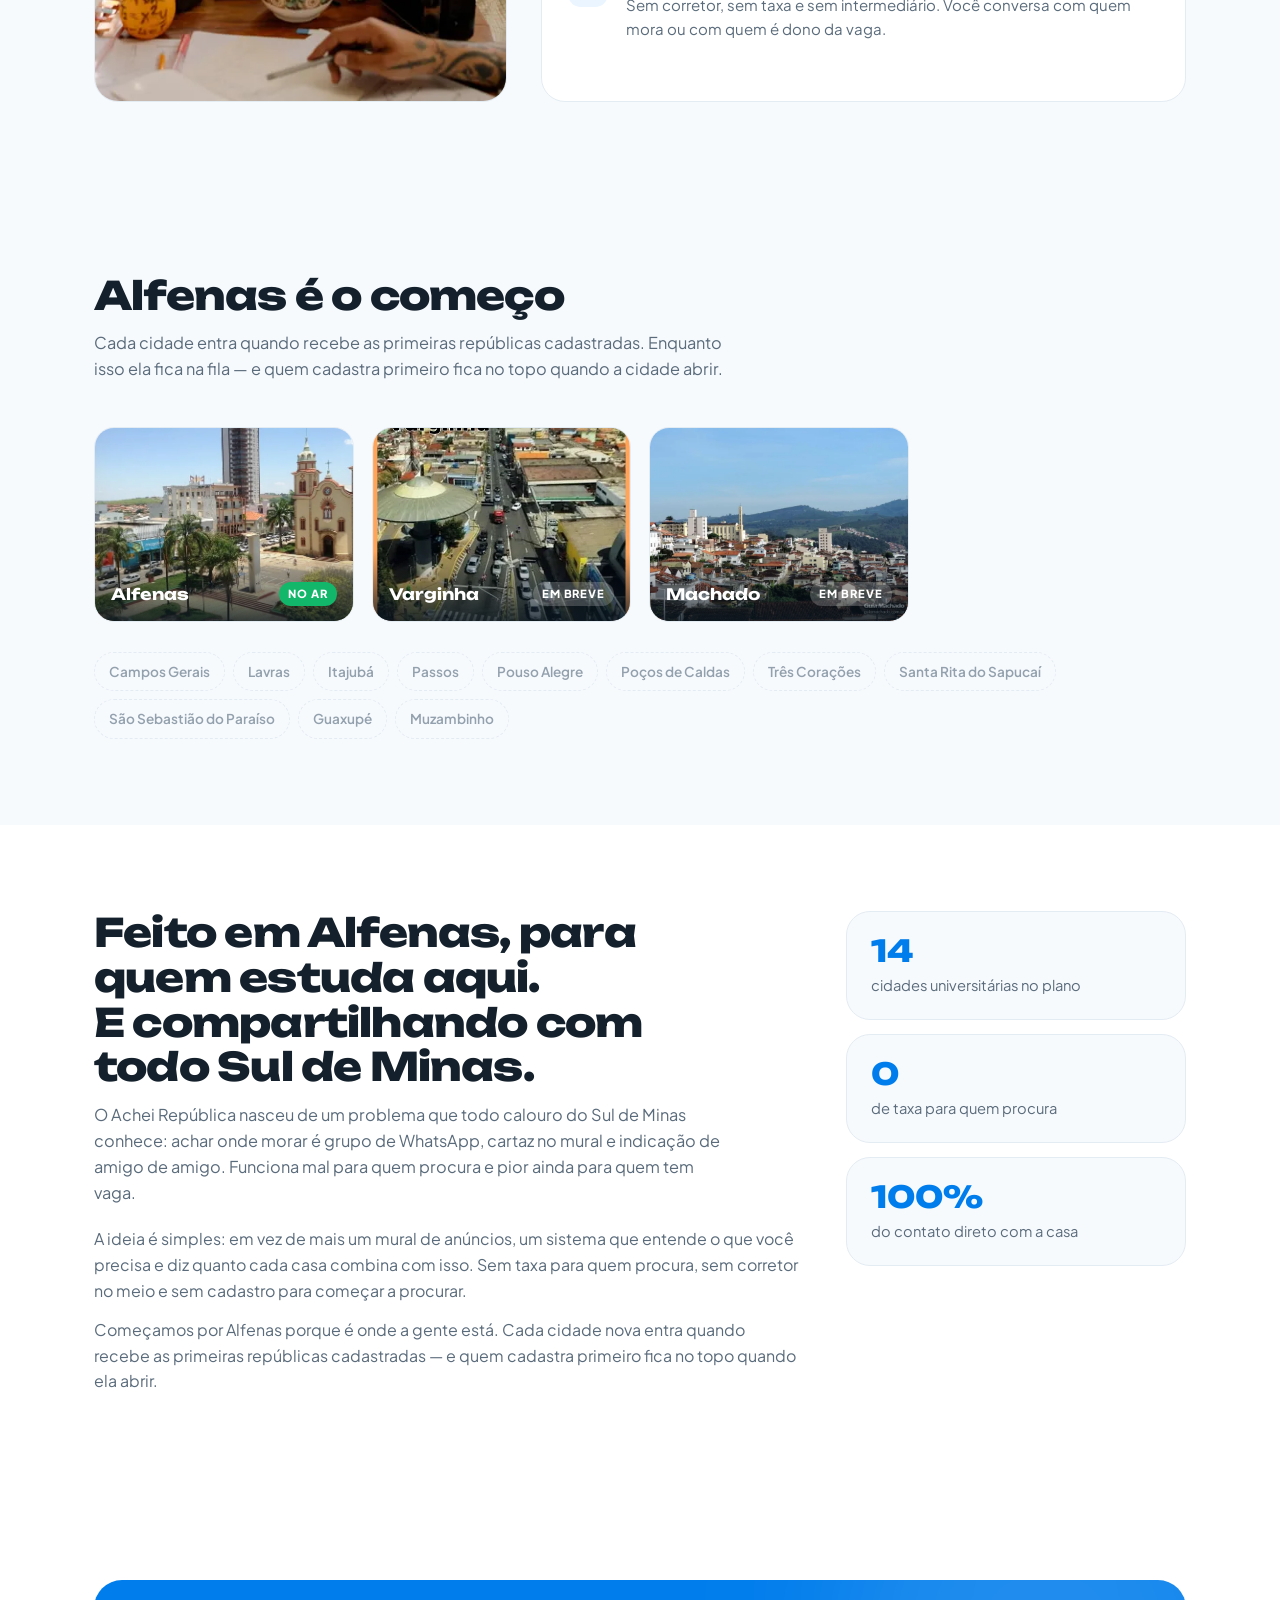
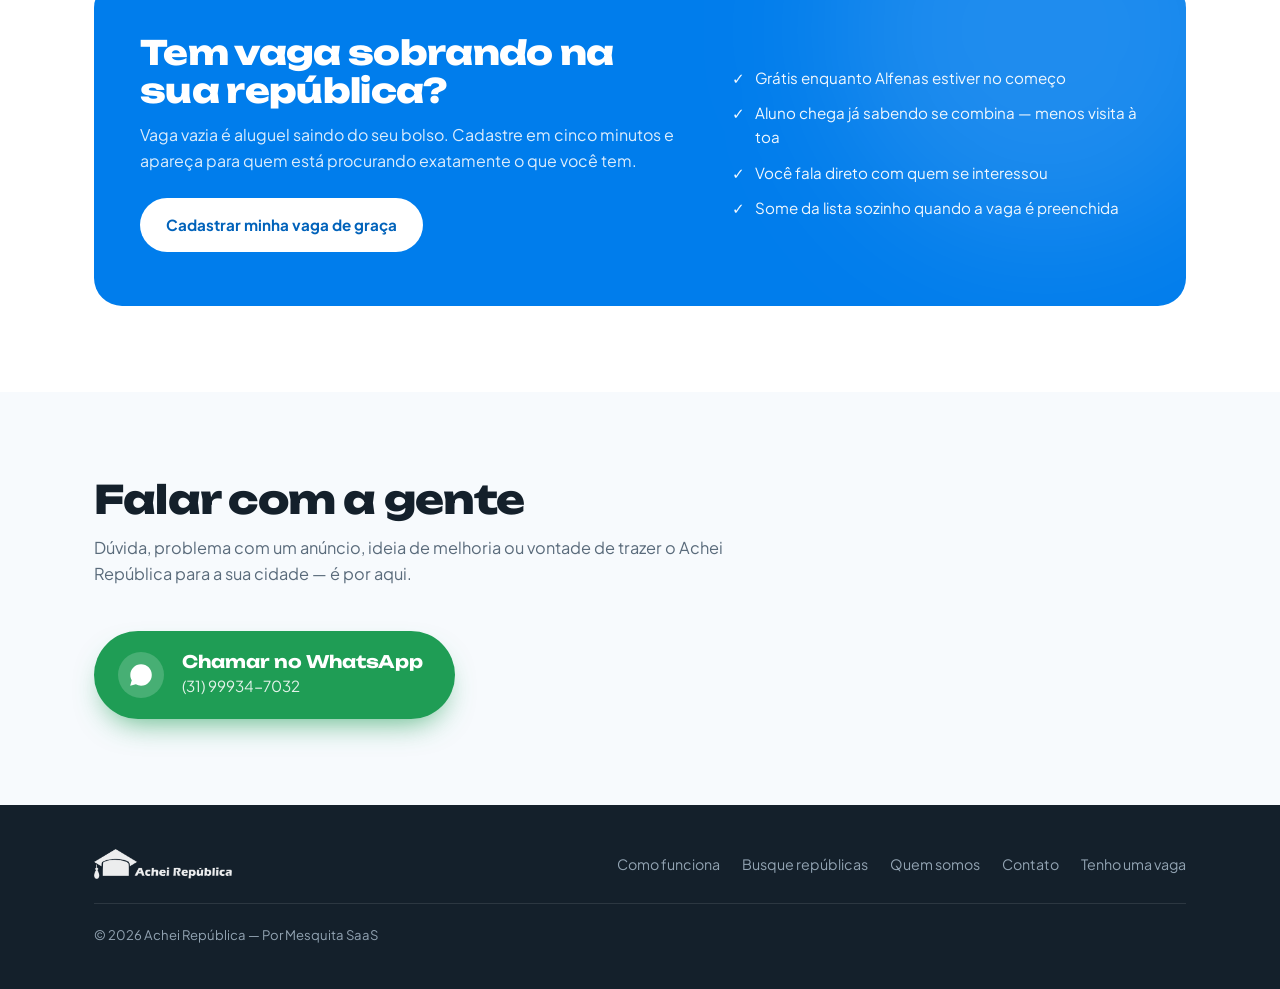
==== commit 1fade267: "Primeira dobra em largura cheia, com o cartao junto dos anuncios Layout que o Igor desenhou: titulo " ====
--- a/achei-republica-prototipo/index.html
+++ b/achei-republica-prototipo/index.html
@@ -44,69 +44,31 @@
 </header>
 
 <!-- =====================================================================
-     PRIMEIRA DOBRA — o match, não a busca
+     PRIMEIRA DOBRA
+
+     Largura cheia e uma ação só: dizer a cidade, no seletor logo abaixo.
+     O cartão de match saiu daqui e foi para junto dos anúncios — lá ele
+     é resultado, aqui era promessa antes de a pessoa dizer qualquer
+     coisa.
      ===================================================================== -->
 <section class="heroi">
   <div class="wrap">
-    <div class="heroi-grade">
-
-      <div>
-        <span class="chapeu"><span class="pisca"></span>Alfenas, MG · no ar</span>
-
-        <h1>Sua república não se acha rolando.<br /><em>Ela combina com você.</em></h1>
-
-        <p class="heroi-linha">
-          Cinco perguntas — curso, orçamento, quanto você aguenta andar e o
-          jeito que gosta de morar. A gente calcula quanto cada república
-          combina com você e mostra as melhores primeiro.
-        </p>
-
-        <div class="heroi-acoes">
-          <button type="button" class="btn btn-azul" data-abre-quiz>Achar minha república</button>
-          <a href="#como" class="btn btn-linha">Ver como funciona</a>
-        </div>
-
-        <div class="heroi-prova">
-          <div><b>30s</b>é o que leva</div>
-          <div><b>14</b>cidades no plano</div>
-          <div><b>0</b>taxa para quem procura</div>
-        </div>
-      </div>
-
-      <div class="palco">
-        <!-- O cartão de compatibilidade: o produto inteiro numa peça só.
-             Enquanto a pessoa não responde nada, ele é assumidamente um
-             exemplo — mostrar "96%" para quem ainda não disse a cidade
-             nem o curso seria resultado inventado. Depois do
-             questionário o selo some e ele vira o resultado real. -->
-        <article class="match" id="cartaoMatch">
-          <span class="match-selo" id="matchSelo">Exemplo de resultado</span>
-          <div class="match-topo">
-            <div class="match-nota" id="notaMatch" role="img" aria-label="96 por cento de compatibilidade">
-              <b>96%</b>
-            </div>
-            <div class="match-quem">
-              <h3>República da Serra</h3>
-              <p>Centro · 8 min a pé da UNIFAL</p>
-            </div>
-          </div>
-
-          <ul class="match-lista">
-            <li><span class="ok">✓</span>Tem gente do seu curso morando lá</li>
-            <li><span class="ok">✓</span>A 8 minutos a pé da sua faculdade</li>
-            <li><span class="ok">✓</span>R$ 650 — dentro do que você informou</li>
-            <li><span class="ok">✓</span>Aceita pet e é ambiente silencioso</li>
-            <li><span class="ok">✓</span>Internet e água já inclusas</li>
-          </ul>
-
-          <div class="match-pe">
-            <div class="match-preco">R$ 650<span> /mês</span></div>
-            <button type="button" class="btn btn-azul" data-abre-quiz>É a minha?</button>
-          </div>
-        </article>
-
-      </div>
-
+    <div class="heroi-corpo">
+      <span class="chapeu"><span class="pisca"></span>Alfenas, MG · no ar</span>
+
+      <h1>Sua república não se acha rolando.<br /><em>Ela combina com você.</em></h1>
+
+      <p class="heroi-linha">
+        Cinco perguntas — curso, orçamento, quanto você aguenta andar e o
+        jeito que gosta de morar. A gente calcula quanto cada república
+        combina com você e mostra as melhores primeiro.
+      </p>
+
+      <div class="heroi-prova">
+        <div><b>30s</b>é o que leva</div>
+        <div><b>14</b>cidades no plano</div>
+        <div><b>0</b>taxa para quem procura</div>
+      </div>
     </div>
   </div>
 </section>
@@ -205,6 +167,38 @@
       <h2>Repúblicas em <span id="nomeCidade">Alfenas</span></h2>
       <p>Ordenadas por quanto combinam com o perfil que você respondeu.</p>
     </div>
+
+    <!-- O cartão de compatibilidade: o produto inteiro numa peça só.
+         Enquanto a pessoa não responde nada, ele é assumidamente um
+         exemplo — mostrar "96%" para quem ainda não disse a cidade
+         nem o curso seria resultado inventado. Depois do
+         questionário o selo some e ele vira o resultado real. -->
+    <article class="match" id="cartaoMatch">
+      <span class="match-selo" id="matchSelo">Exemplo de resultado</span>
+      <div class="match-topo">
+        <div class="match-nota" id="notaMatch" role="img" aria-label="96 por cento de compatibilidade">
+          <b>96%</b>
+        </div>
+        <div class="match-quem">
+          <h3>República da Serra</h3>
+          <p>Centro · 8 min a pé da UNIFAL</p>
+        </div>
+      </div>
+
+      <ul class="match-lista">
+        <li><span class="ok">✓</span>Tem gente do seu curso morando lá</li>
+        <li><span class="ok">✓</span>A 8 minutos a pé da sua faculdade</li>
+        <li><span class="ok">✓</span>R$ 650 — dentro do que você informou</li>
+        <li><span class="ok">✓</span>Aceita pet e é ambiente silencioso</li>
+        <li><span class="ok">✓</span>Internet e água já inclusas</li>
+      </ul>
+
+      <div class="match-pe">
+        <div class="match-preco">R$ 650<span> /mês</span></div>
+        <button type="button" class="btn btn-azul" data-abre-quiz>Achar minha república</button>
+      </div>
+    </article>
+
 
     <!-- Aparece depois que a pessoa responde: diz que a lista mudou por
          causa dela, senão a reordenação passa despercebida. -->
--- a/achei-republica-prototipo/css/style.css
+++ b/achei-republica-prototipo/css/style.css
@@ -181,13 +181,9 @@
         radial-gradient(560px 320px at 4% 108%, rgba(38,84,124,.07), transparent 60%);
 }
 
-.heroi-grade {
-    display: grid;
-    grid-template-columns: 1.02fr .98fr;
-    gap: 54px;
-    align-items: center;
-}
-@media (max-width: 980px) { .heroi-grade { grid-template-columns: 1fr; gap: 44px; } }
+/* Largura cheia, sem coluna ao lado. A primeira dobra passou a ter uma
+   ação só — dizer a cidade — e coluna dividida competiria com ela. */
+.heroi-corpo { max-width: 46rem; }
 
 .chapeu {
     display: inline-flex;
@@ -220,8 +216,8 @@
 .heroi-linha {
     font-size: 1.08rem;
     color: var(--tinta-suave);
-    max-width: 29em;
-    margin-bottom: 30px;
+    max-width: 40em;
+    margin-bottom: 34px;
 }
 
 .heroi-acoes { display: flex; gap: 12px; flex-wrap: wrap; }
@@ -249,16 +245,18 @@
 /* É o produto inteiro num cartão. Vem antes de qualquer anúncio de
    propósito: mostra na primeira olhada que aqui não é lista de
    classificados, é recomendação — e é o que o aluno manda no grupo. */
-.palco { position: relative; }
-
+/* O cartão vive junto dos anúncios agora. Largura limitada para não
+   virar uma faixa larga e rasa no computador: ele é um cartão, e a
+   proporção é o que faz o número grande ter peso. */
 .match {
     background: #fff;
     border: 1px solid var(--linha);
     border-radius: var(--raio-g);
     padding: 24px;
-    box-shadow: var(--sombra-alta);
+    box-shadow: var(--sombra);
     position: relative;
-    z-index: 1;
+    max-width: 30rem;
+    margin-bottom: 26px;
 }
 
 .match-topo {
